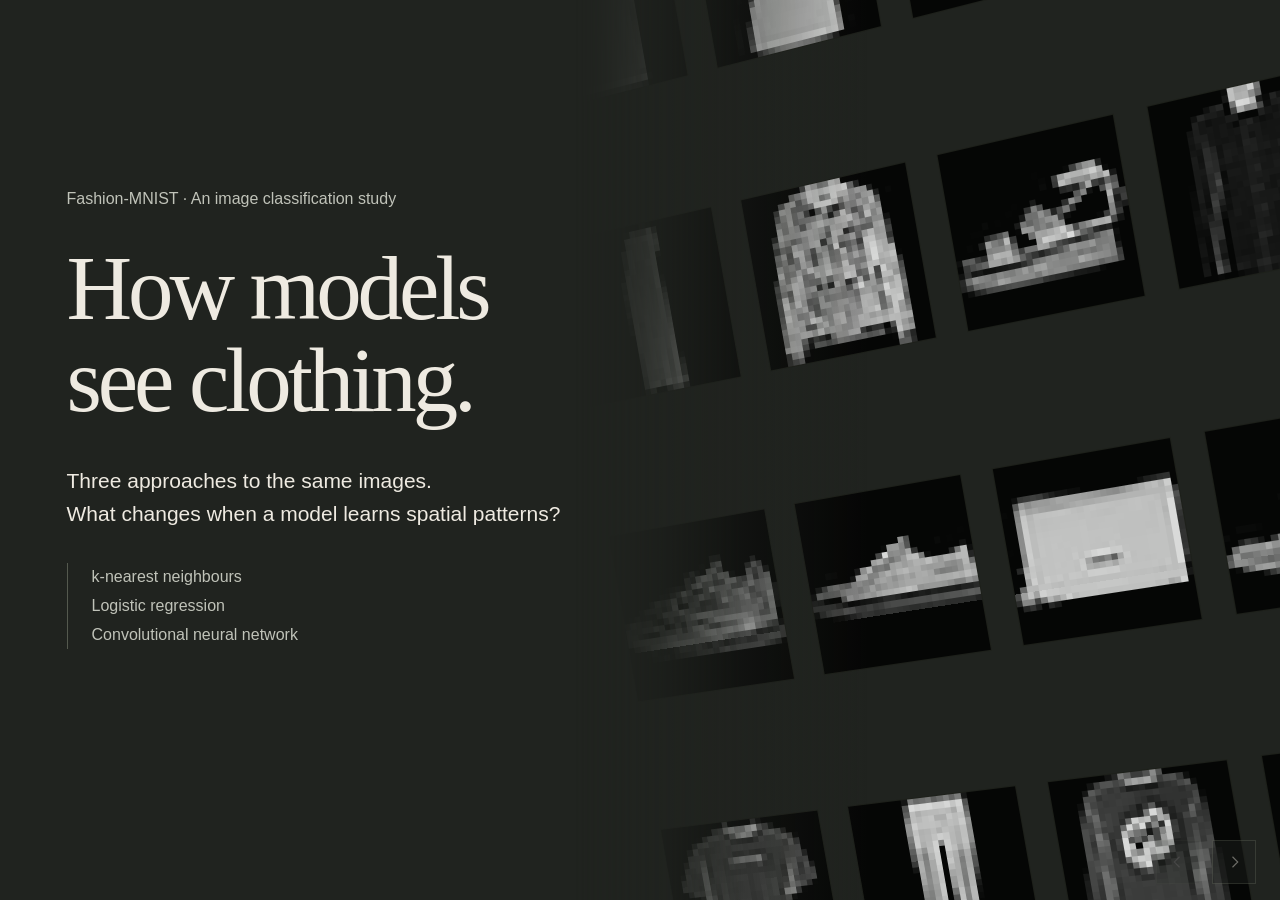
==== presentation/editorial/index.html @ 3717a4b8 "Add final evaluation and interactive presentation with rehearsal guide" ====
<!doctype html>
<html lang="en">
<head>
<meta charset="utf-8"><meta name="viewport" content="width=device-width, initial-scale=1">
<meta name="color-scheme" content="dark">
<meta name="description" content="An interactive Fashion-MNIST project presentation, with real images and recorded outputs from kNN, logistic regression and a CNN.">
<title>Clothing classification — Fashion-MNIST</title>
<style>:root {
  --bg:#20231f; --ink:#eeeae1; --muted:#c0c3b9; --soft:#92998c;
  --line:#54594e; --accent:#c3ce9c; --negative:#f2a5bd;
  --serif:Georgia,Palatino,"Times New Roman",serif;
  --sans:"Avenir Next",Avenir,"Segoe UI",sans-serif;
  --duration:260ms; --ease:cubic-bezier(.2,.65,.3,1);
}
*{box-sizing:border-box}
html,body{margin:0;width:100%;height:100%;overflow:hidden;background:var(--bg);color:var(--ink);font-family:var(--sans);font-size:18px;line-height:1.5}
button,input,a{-webkit-tap-highlight-color:transparent;touch-action:manipulation}
button{font:inherit;color:inherit;background:none;border:0;cursor:pointer}
button:disabled{opacity:.2;cursor:default}
button:focus-visible,a:focus-visible,input:focus-visible{outline:2px solid var(--accent);outline-offset:4px}
a{color:inherit}h1,h2,h3,h4,p,figure{margin:0}h1,h2,h3{font-weight:400}button,select,input{max-width:100%}
[hidden]{display:none!important}::selection{background:#c3ce9c;color:#20231f}
#deck{position:fixed;inset:0;isolation:isolate}
.scene{position:absolute;inset:0;padding:44px 5.2vw 70px;display:flex;flex-direction:column;gap:24px;visibility:hidden;opacity:0;transform:translateY(12px);pointer-events:none;overflow-y:auto;overflow-x:hidden;transition:opacity var(--duration) var(--ease),transform var(--duration) var(--ease)}
.scene.is-active{visibility:visible;opacity:1;transform:none;pointer-events:auto;z-index:2}
.scene.is-exiting{visibility:hidden;opacity:0;pointer-events:none}
.scene-heading{flex-shrink:0;max-width:1320px}
h2{font-family:var(--serif);font-size:clamp(38px,3.65vw,62px);line-height:1.1;letter-spacing:-.025em}
h2 em{font-style:normal;color:inherit}
.scene-heading>p{font-size:18px;line-height:1.5;color:var(--muted);margin-top:16px;max-width:1050px}
.scene-foot{flex-shrink:0;margin-top:auto;font-size:14px;line-height:1.5;color:var(--muted);max-width:1280px}
.small-label,.micro{font-size:14px;line-height:1.5;color:var(--muted);letter-spacing:0;text-transform:none}
.text-button{font-size:16px;min-height:44px;padding:8px 0;text-align:left;border-bottom:1px solid var(--line);color:var(--ink);width:fit-content}
.text-button:hover{border-color:var(--accent);color:var(--accent)}
.hero{padding:0 5.2vw 64px;justify-content:center;overflow:hidden}
.hero-copy{position:relative;z-index:2;max-width:650px;width:54%}
.opening-topic{font-size:16px;color:var(--muted);margin-bottom:32px}
.hero h1{font-family:var(--serif);font-size:clamp(68px,7.1vw,110px);line-height:1.02;letter-spacing:-.045em;font-weight:400}
.hero-question{font-size:21px;line-height:1.6;margin-top:36px;max-width:530px;color:var(--ink)}
.opening-models{font-size:16px;line-height:1.8;color:var(--muted);margin-top:32px;border-left:1px solid var(--line);padding-left:24px}
.hero-art{position:absolute;inset:-12% -10% -16% 45%;perspective:1300px;z-index:0;mask-image:linear-gradient(90deg,transparent,#000 20%)}
.hero-art:after{content:"";position:absolute;inset:0;background:linear-gradient(90deg,var(--bg),transparent 35%)}
.image-orbit{display:grid;grid-template-columns:repeat(4,1fr);gap:32px;position:absolute;inset:-5% 0 -30% 2%;transform:rotate(-10deg) rotateY(-12deg);animation:none}.hero.is-active .image-orbit{animation:contact-drift 34s ease-in-out infinite alternate}
.image-orbit img{display:block;width:100%;aspect-ratio:1;image-rendering:pixelated;opacity:.83;background:#0e100d;border:1px solid #aab19918}
@keyframes contact-drift{to{transform:translateY(-7%) rotate(-8deg) rotateY(-8deg)}}
.dataset-layout{display:grid;grid-template-columns:1fr .24fr;gap:56px;align-items:center;flex:1;min-height:0}
.dataset-wall{display:grid;grid-template-columns:repeat(8,minmax(0,1fr));gap:20px 16px;align-items:start}
.dataset-thumb{padding:0;display:flex;flex-direction:column;text-align:left;gap:8px;min-width:0;min-height:44px}
.dataset-thumb img{display:block;width:100%;aspect-ratio:1;image-rendering:pixelated;background:#0e100d;transition:transform var(--duration) var(--ease)}
.dataset-thumb:hover img{transform:scale(1.06)}
.dataset-thumb span{font-size:14px;line-height:1.3;color:var(--muted);overflow-wrap:anywhere}
.dataset-aside{display:flex;flex-direction:column;gap:36px}
.stat strong{font-size:clamp(40px,4vw,64px);font-weight:400;line-height:1.1;font-variant-numeric:tabular-nums;letter-spacing:-.04em;display:block}
.stat span{font-size:16px;color:var(--muted);display:block;margin-top:8px;line-height:1.5}
.dataset-aside>p{font-size:14px;line-height:1.6;color:var(--muted)}
.class-selector,.demo-selector{display:flex;flex-wrap:wrap;gap:4px 16px;align-items:center}
.class-selector button,.demo-selector button{min-height:44px;min-width:44px;padding:8px 4px;font-size:14px;line-height:1.3;color:var(--muted);border-bottom:1px solid transparent}
.class-selector button[aria-pressed=true],.demo-selector button[aria-pressed=true]{color:var(--ink);border-bottom-color:var(--accent)}
.class-selector button:hover,.demo-selector button:hover{color:var(--ink)}
.pixels-layout{display:grid;grid-template-columns:.8fr 1fr;gap:9vw;align-items:center;flex:1;min-height:0}
.pixel-visual{display:flex;flex-direction:column;align-items:center;gap:16px;min-width:0}
.pixel-visual canvas{display:block;width:min(100%,360px);height:auto;aspect-ratio:1;image-rendering:pixelated;cursor:crosshair}
.pixel-readout{font-size:14px;color:var(--muted);font-variant-numeric:tabular-nums;text-align:center}
.pixel-explanation>p{font-size:18px;line-height:1.6;color:var(--muted)}
.equation{display:flex;gap:20px;align-items:baseline;white-space:nowrap;margin:20px 0 28px;font-variant-numeric:tabular-nums}
.equation>span:first-child,.equation em{font-size:clamp(42px,4.6vw,72px);line-height:1.1;font-style:normal;font-weight:400;letter-spacing:-.04em}
.equation .operator{font-size:22px;color:var(--muted)}
.representation{margin-top:24px}.representation button{font-size:16px;min-height:44px;padding:8px 0;border-bottom:1px solid var(--line)}
.representation canvas{display:block;width:100%;height:70px;opacity:.3;transform:scaleX(.85);transform-origin:left;transition:opacity .3s,transform .3s;margin:12px 0}
.representation.is-flat canvas{opacity:1;transform:none}.representation p{font-size:14px;color:var(--muted)}
.stratification-layout{display:grid;grid-template-columns:1fr .36fr;gap:5vw;align-items:center;flex:1;min-height:0}
.balance-visual{display:flex;flex-direction:column;gap:20px;min-width:0}
.fold-strip{display:grid;grid-template-columns:repeat(5,minmax(0,1fr));gap:6px}
.fold-cell{padding:12px;background:#a3b37d18;border-bottom:2px solid var(--accent);display:flex;flex-direction:column;font-size:14px;line-height:1.4}
.fold-cell b{font-weight:500}.fold-cell span{font-size:14px;color:var(--muted)}.fold-cell.validation-fold{background:#eeeae11c;border-color:var(--ink)}
.balance-breakdown{display:flex;flex-direction:column;gap:20px}
.balance-row-label{display:flex;justify-content:space-between;align-items:baseline;gap:16px;margin-bottom:8px;font-size:16px}
.balance-row-label strong{font-weight:500}.balance-row-label>span{font-size:14px;color:var(--muted);font-variant-numeric:tabular-nums;text-align:right}
.balance-segments{display:grid;grid-template-columns:repeat(10,minmax(0,1fr));gap:4px}
.balance-segment{background:#5b6652;color:var(--ink);min-height:44px;padding:8px 0;font-size:14px;min-width:0;transition:background .2s,color .2s;transform-origin:bottom}
.balance-segment.highlight{background:var(--accent);color:var(--bg)}
.is-active .balance-segment{animation:balance-in .35s both;animation-delay:calc(var(--i)*.018s)}
@keyframes balance-in{from{transform:scaleY(.3);opacity:0}to{transform:scaleY(1);opacity:1}}
.balance-detail{font-size:14px;color:var(--muted);line-height:1.6;min-height:44px}
.stratification-facts{display:flex;flex-direction:column;gap:16px}.balance-ten strong{font-size:64px;line-height:1.1;font-weight:400;letter-spacing:-.04em;display:block}.balance-ten span{font-size:16px;color:var(--muted)}
.stratification-facts>p{font-size:16px;line-height:1.5;color:var(--muted)}.stratification-facts b{font-weight:500;color:var(--ink)}
.model-footer{margin-top:auto;display:flex;flex-direction:column;gap:8px;flex-shrink:0}
.recorded-label{font-size:14px;line-height:1.4;color:var(--muted)}
.model-input{display:block;width:100%;max-width:240px;aspect-ratio:1;image-rendering:pixelated;background:#0e100d}
.knn-layout{display:grid;grid-template-columns:.85fr .12fr 2.1fr 1fr;gap:28px;align-items:center;flex:1;min-height:0}
.query-block .small-label{margin-bottom:16px}.example-label{font-size:16px;line-height:1.5;color:var(--muted);margin-top:16px}
.flow-arrow{font-size:30px;color:var(--soft);text-align:center}
.neighbours{display:grid;grid-template-columns:repeat(3,minmax(0,1fr));gap:20px}.neighbour img{display:block;width:100%;aspect-ratio:1;image-rendering:pixelated}
.neighbour h4{font-size:18px;line-height:1.3;font-weight:400;margin:16px 0 8px}.neighbour p{font-size:14px;line-height:1.5;color:var(--muted)}
.vote-result{border-left:1px solid var(--line);padding-left:24px}.vote-result h3{font-family:var(--serif);font-size:36px;line-height:1.15;margin:14px 0;color:var(--ink)}
#knn-votes{font-size:16px;line-height:1.7}.vote-result>p:not(.small-label){font-size:14px;line-height:1.6;color:var(--muted);margin-top:20px}.replay-button{font-size:14px;margin-top:12px}
.lr-layout{display:grid;grid-template-columns:1fr 1fr;gap:7vw;align-items:center;flex:1;min-height:0}
.lr-images{display:grid;grid-template-columns:1fr 32px 1fr;gap:20px;align-items:center}.lr-images figure{align-self:start}.lr-images figcaption{font-size:14px;line-height:1.5;color:var(--muted);margin-top:14px}
.heat-legend{grid-column:1/-1;display:flex;gap:20px;font-size:14px;color:var(--accent);margin-top:8px}.heat-legend span:last-child{color:var(--negative)}
.score-equation{font-size:clamp(28px,2.5vw,42px);line-height:1.3;font-variant-numeric:tabular-nums;letter-spacing:-.025em;margin:16px 0}
.lr-calculation>p:not(.small-label){font-size:14px;color:var(--muted);line-height:1.5}
.probabilities{display:flex;flex-direction:column;gap:14px;margin:24px 0}
.prob-row{display:grid;grid-template-columns:115px minmax(30px,1fr) 65px;gap:16px;align-items:center;font-size:16px;line-height:1.4}
.prob-row>span:last-child{text-align:right;font-variant-numeric:tabular-nums;color:var(--muted)}.prob-bar{height:8px;background:#eeeae111;overflow:hidden}
.prob-bar>span{height:100%;display:block;width:var(--width);background:#89947e;transition:width var(--duration) var(--ease)}.prob-row:first-child .prob-bar>span{background:var(--accent)}
.cnn-pipeline{display:grid;grid-template-columns:.68fr 1fr 1fr .9fr;gap:32px;align-items:start;flex:1;min-height:max-content}
.cnn-pipeline .small-label{font-size:16px;line-height:1.4;margin-bottom:18px;min-height:44px;color:var(--ink)}
.scan-image{position:relative;width:100%;aspect-ratio:1;overflow:hidden;background:#0e100d}.scan-image>img{width:100%;height:100%;display:block;image-rendering:pixelated}
.scan-window{position:absolute;inset:0 auto auto 0;width:10.714%;height:10.714%;border:2px solid var(--accent);background:#c3ce9c20}
.is-active .scan-window{animation:scan 8s steps(7,end) infinite}
@keyframes scan{0%{transform:translate(0,0)}25%{transform:translate(800%,200%)}50%{transform:translate(0,400%)}75%{transform:translate(800%,600%)}100%{transform:translate(0,800%)}}
.cnn-input-stage>p:last-child{font-size:14px;line-height:1.5;color:var(--muted);margin-top:16px}
.feature-grid{display:flex;flex-direction:column;gap:12px;min-width:0}
.activation-plate{display:block;width:100%;padding:0;background:#0e100d;aspect-ratio:1;cursor:zoom-in}
.activation-plate img{display:block;width:100%;height:100%;image-rendering:pixelated}
.channel-chooser{display:flex;align-items:center;justify-content:space-between;gap:16px;font-size:16px;color:var(--muted);min-height:44px}.channel-chooser select{background:var(--bg);color:var(--ink);font:inherit;min-height:44px;min-width:76px;padding:8px 12px;border:1px solid var(--line);border-radius:0}
.channel-picker{display:grid;grid-template-columns:repeat(4,minmax(44px,1fr));gap:4px}
.channel-picker button{min-width:44px;min-height:44px;font-size:14px;border-bottom:1px solid var(--line);color:var(--muted)}
.channel-picker button[aria-pressed=true]{color:var(--ink);border-bottom:2px solid var(--accent);background:#c3ce9c12}
.tensor-dimensions{font-size:16px;line-height:1.5;margin-top:14px;font-variant-numeric:tabular-nums}.tensor-dimensions span{display:block;font-size:14px;color:var(--muted)}
.output-label{font-family:var(--serif);font-size:30px;line-height:1.2}.cnn-output .probabilities{margin:24px 0;gap:16px}.cnn-output .prob-row{font-size:16px;grid-template-columns:90px minmax(20px,1fr) 58px;gap:12px}
.cnn-output .micro{font-size:14px;line-height:1.5}.is-active .activation-plate{animation:reveal-map .35s both}.is-active #cnn-maps-2 .activation-plate{animation-delay:.1s}
@keyframes reveal-map{from{opacity:.1}to{opacity:1}}
.tuning-tabs,.error-view-controls{display:flex;gap:28px;flex-shrink:0}
.tuning-tabs button,.error-view-controls button{min-height:44px;font-size:16px;padding:8px 0;border-bottom:1px solid transparent;color:var(--muted)}
.tuning-tabs button[aria-pressed=true],.error-view-controls button[aria-pressed=true]{border-bottom-color:var(--accent);color:var(--ink)}
.tuning-layout{display:grid;grid-template-columns:1.2fr .75fr;gap:7vw;align-items:center;flex:1;min-height:0}
.tune-row{display:grid;grid-template-columns:145px minmax(0,1fr) 85px;gap:20px;align-items:center;margin:24px 0;font-size:18px}
.tune-track{height:25px;background:#eeeae111}.tune-track>span{display:block;height:100%;width:var(--width);background:#86917b;transition:width .25s}.tune-row.selected .tune-track>span{background:var(--accent)}
.tune-note{font-size:14px;color:var(--muted)}.tuning-layout aside h3{font-family:var(--serif);font-size:40px;line-height:1.1;margin-bottom:24px}
.tuning-layout aside p{font-size:18px;line-height:1.65;color:var(--muted)}.tuning-layout aside .micro{font-size:14px;margin-top:24px}
.learning-layout{display:grid;grid-template-columns:1fr .26fr;gap:6vw;align-items:center;flex:1;min-height:0}.learning-chart svg{display:block;width:100%;height:auto;overflow:visible;max-height:50vh}
.curve{stroke-dasharray:var(--length);stroke-dashoffset:0}.is-active .curve{animation:draw-curve .7s both ease}@keyframes draw-curve{from{stroke-dashoffset:var(--length)}to{stroke-dashoffset:0}}
.epoch-number{font-size:88px;line-height:1.1;font-variant-numeric:tabular-nums;margin:16px 0;letter-spacing:-.04em}.epoch-details input{width:100%;min-height:44px;accent-color:var(--accent)}
#epoch-metrics{font-size:16px;line-height:1.8;color:var(--muted);margin:16px 0}.epoch-details .micro{font-size:14px}
.results-scene{background:#eeeae1;color:#252923;--ink:#252923;--muted:#535c4f;--soft:#737b6d;--line:#aeb5a5;--accent:#596947}
.results-layout{display:grid;grid-template-columns:.9fr 1.1fr;gap:7vw;align-items:center;flex:1;min-height:0}
.result-finding>p:first-child{font-size:18px;color:var(--muted)}.finding-value{font-size:clamp(90px,8.8vw,142px);line-height:1.1;font-weight:400;letter-spacing:-.06em;font-variant-numeric:tabular-nums;margin:20px 0 24px}
.finding-value>span{font-size:.55em;letter-spacing:-.02em}.finding-caption{font-size:22px;line-height:1.5}.finding-difference{font-size:18px;line-height:1.6;margin-top:32px;color:var(--muted)}
.comparison-evidence{border-left:1px solid var(--line);padding-left:40px;min-width:0}.comparison-heading{display:flex;justify-content:space-between;gap:16px;font-size:14px;color:var(--muted);margin-bottom:24px}
.results{display:flex;flex-direction:column;gap:32px}.result-row{display:grid;grid-template-columns:1fr auto;gap:12px 20px;align-items:baseline;min-width:0}
.result-name{font-size:20px}.result-score{font-size:36px;line-height:1.1;letter-spacing:-.025em;white-space:nowrap;font-variant-numeric:tabular-nums}
.result-track{grid-column:1/-1;height:12px;background:#25292312;position:relative}.result-fill{height:100%;width:var(--score);background:#9ca58f;transform-origin:left}
.result-row:last-child .result-fill{background:#46583c}.result-marker{position:absolute;left:var(--validation);top:-5px;height:22px;border-left:2px dashed #252923}
.result-support{grid-column:1/-1;font-size:14px;line-height:1.5;color:var(--muted)}.is-active .result-fill{animation:bar-grow .55s both var(--ease);animation-delay:calc(var(--i)*.06s)}
@keyframes bar-grow{from{transform:scaleX(0)}to{transform:scaleX(1)}}
.class-analysis{display:grid;grid-template-columns:.28fr 1fr;gap:6vw;align-items:center;flex:1;min-height:0}.class-list{display:flex;flex-direction:column;gap:0}.class-list button{font-size:17px;min-height:44px;text-align:left;padding:8px 0;color:var(--muted)}
.class-list button[aria-pressed=true]{color:var(--ink);text-decoration:underline;text-decoration-color:var(--accent);text-underline-offset:7px}
.class-detail{min-width:0}.class-detail-header{display:flex;justify-content:space-between;align-items:center;gap:20px;margin-bottom:32px}.class-detail h3{font-family:var(--serif);font-size:38px}.class-detail-header button{font-size:16px;min-height:44px;border-bottom:1px solid var(--line)}
.recall-row{display:grid;grid-template-columns:180px minmax(0,1fr) 100px;gap:20px;align-items:center;margin:32px 0;font-size:18px}.recall-row strong{font-weight:400;font-size:32px;text-align:right;font-variant-numeric:tabular-nums}
.recall-track{height:16px;background:#eeeae111}.recall-track span{display:block;height:100%;width:var(--score);background:#87937c;transition:width .25s}.recall-row:last-child .recall-track span{background:var(--accent)}
#class-takeaway{font-size:16px;line-height:1.6;color:var(--muted);margin-top:32px;max-width:850px}
.matrix-wrap{width:100%;max-height:48vh;overflow:auto}.matrix-table{width:100%;border-spacing:4px;font-size:14px;text-align:center;table-layout:fixed;min-width:720px}.matrix-table td{height:32px;cursor:help}.matrix-table th{font-size:14px;font-weight:400;color:var(--muted);line-height:1.3}.matrix-table tbody th{text-align:left}.matrix-table td:focus-visible{outline:2px solid var(--accent)}
.shirt-layout{display:grid;grid-template-columns:1fr .35fr;gap:4vw;align-items:center;flex:1;min-height:0}.shirt-pairs{display:flex;flex-direction:column;gap:16px}
.shirt-pair{display:grid;grid-template-columns:110px minmax(0,1fr) 110px;gap:24px;align-items:center;padding-bottom:16px;border-bottom:1px solid var(--line)}.shirt-pair:last-child{border:0;padding-bottom:0}
.pair-example{padding:0;text-align:center;display:flex;flex-direction:column;align-items:center;gap:8px}.pair-example img{display:block;width:80px;height:80px;image-rendering:pixelated;transition:transform .25s}.pair-example:hover img{transform:scale(1.1)}
.pair-example>span{font-size:14px;line-height:1.35}.pair-example small{display:block;color:var(--muted);font-size:14px}
.paired-directions{display:flex;flex-direction:column;gap:12px;min-width:0}.direction-meta{display:flex;justify-content:space-between;gap:12px;align-items:baseline;font-size:16px}.direction-meta strong{font-size:30px;font-weight:400;line-height:1.1;color:var(--accent);font-variant-numeric:tabular-nums}
.direction-track{height:7px;background:#eeeae10d;margin-top:7px}.direction-track>span{display:block;height:100%;width:var(--width);background:var(--accent);transform-origin:left}
.is-active .direction-track>span{animation:bar-grow .45s both var(--ease);animation-delay:calc(var(--i)*.045s)}
.shirt-interpretation{display:flex;flex-direction:column;gap:16px}.shirt-interpretation>.small-label{font-size:16px;font-weight:500;color:var(--ink)}.shirt-interpretation>p:not(.small-label){font-size:16px;line-height:1.65;color:var(--muted)}.hypothesis-caveat{border-top:1px solid var(--line);padding-top:16px}
.errors-layout{display:grid;grid-template-columns:1fr .4fr;gap:6vw;align-items:center;flex:1;min-height:0}.error-grid{display:grid;grid-template-columns:repeat(3,minmax(0,1fr));gap:28px}.error-sample{display:flex;flex-direction:column;align-items:flex-start;gap:12px;padding:0;text-align:left;min-width:0}.error-sample img{width:100px;aspect-ratio:1;image-rendering:pixelated}.error-sample>span{font-size:16px;line-height:1.5}.error-sample b{display:block;font-weight:500}.error-sample small{font-size:14px;color:var(--muted);display:block}
.error-models{display:flex;gap:24px;margin-bottom:24px}.error-models button{min-height:44px;font-size:16px;border-bottom:1px solid transparent}.error-models button[aria-pressed=true]{border-bottom-color:var(--accent)}#confusion-list{font-size:16px;line-height:1.8;margin:16px 0 28px}#confusion-list b{font-weight:500;color:var(--accent)}.error-aside>p:last-child{font-size:16px;line-height:1.65;color:var(--muted)}
.limits-list{display:flex;flex-direction:column;justify-content:center;flex:1;min-height:0}.limits-list>div{display:grid;grid-template-columns:32px .7fr 1fr;gap:32px;align-items:baseline;padding:28px 0;border-bottom:1px solid var(--line)}.limits-list>div>span{font-size:14px;color:var(--soft)}.limits-list h3{font-family:var(--serif);font-size:28px;line-height:1.3}.limits-list p{font-size:18px;line-height:1.6;color:var(--muted)}
.conclusion{justify-content:center;gap:28px;max-width:none}.conclusion-number{font-size:clamp(110px,14vw,200px);line-height:1.05;letter-spacing:-.07em;font-variant-numeric:tabular-nums;font-weight:400}.conclusion-number>span{font-size:.45em;letter-spacing:-.025em}.conclusion h2{font-size:clamp(40px,4.5vw,70px);max-width:1050px}.conclusion-bottom{display:flex;gap:8vw;margin-top:16px}.conclusion-bottom p{font-size:20px;line-height:1.65;color:var(--muted)}.conclusion-bottom b{font-weight:500;color:var(--ink)}
.page-controls{position:fixed;bottom:16px;right:24px;display:flex;gap:12px;z-index:30;opacity:.45;transition:opacity .2s}.page-controls:hover,.page-controls:focus-within{opacity:1}.page-controls button{width:44px;height:44px;display:grid;place-items:center;color:var(--ink);border:1px solid var(--line);background:var(--bg)}.page-controls svg{width:18px;height:18px;fill:none;stroke:currentColor;stroke-width:1.5}
.tools-toggle{position:fixed;bottom:16px;left:24px;z-index:30;width:44px;height:44px;display:grid;place-items:center;opacity:0;color:var(--ink);transition:opacity .2s}.tools-toggle:hover,.tools-toggle:focus-visible{opacity:1}.tools-toggle svg{width:24px;fill:currentColor}
body[data-scene="10"] .page-controls button{background:#eeeae1;color:#252923;border-color:#aeb5a5}body[data-scene="10"] .tools-toggle{color:#252923}
dialog{max-width:min(1040px,92vw);max-height:86dvh;padding:48px 56px;background:#2a2e27;color:var(--ink);border:1px solid var(--line);overflow:auto;box-shadow:0 24px 100px #0006}
dialog::backdrop{background:#151813b8;backdrop-filter:blur(8px)}dialog h2{font-size:40px;margin-bottom:28px;line-height:1.15}dialog p{font-size:18px;line-height:1.7;color:var(--muted)}dialog .eyebrow{font-size:14px;letter-spacing:0;color:var(--muted);margin-bottom:20px}
.close-dialog{position:absolute;right:12px;top:8px;width:44px;height:44px;font-size:30px;color:var(--muted)}.overview-grid{display:grid;grid-template-columns:1fr 1fr;gap:0 40px}.overview-grid button{display:flex;gap:20px;align-items:center;text-align:left;min-height:60px;font-size:18px;border-bottom:1px solid var(--line);padding:12px 0}.overview-grid button span{font-size:14px;color:var(--muted)}.overview-grid button:hover{color:var(--accent)}
#notes-content{font-size:18px;line-height:1.8;white-space:pre-line}#notes-dialog .text-button{margin-top:28px}.tools-list{display:flex;flex-direction:column}.tools-list button{min-height:56px;font-size:20px;text-align:left;border-bottom:1px solid var(--line)}
#evidence-content h3{font-family:var(--serif);font-size:28px;margin:32px 0 16px}#evidence-content p,#evidence-content li{font-size:16px;line-height:1.7;color:var(--muted)}#evidence-content code{font-size:14px;overflow-wrap:anywhere}#evidence-content table{border-collapse:collapse;width:100%;font-size:16px;margin:20px 0}#evidence-content th,#evidence-content td{text-align:left;padding:12px;border-bottom:1px solid var(--line)}#evidence-content details{font-size:18px;border-bottom:1px solid var(--line);padding:16px 0}#evidence-content summary{cursor:pointer}#evidence-content details p{padding-top:16px}
#image-dialog{text-align:center;width:min(650px,92vw)}#image-detail{display:block;width:300px;max-width:100%;aspect-ratio:1;object-fit:contain;margin:24px auto;image-rendering:pixelated}#image-description{font-size:16px}
.sr-only{position:absolute;width:1px;height:1px;padding:0;margin:-1px;overflow:hidden;clip:rect(0,0,0,0);white-space:nowrap;border:0}
@media(min-width:1700px){.scene{padding-top:64px;gap:32px}.hero{padding-top:0}.cnn-pipeline{gap:48px}.activation-plate{max-width:340px}.channel-picker{max-width:340px}.cnn-pipeline .small-label{font-size:18px}.prob-row{font-size:18px}.shirt-pair{grid-template-columns:140px 1fr 140px}.pair-example img{width:100px;height:100px}.direction-meta{font-size:18px}.shirt-interpretation>p:not(.small-label){font-size:18px}}
@media(max-height:780px) and (min-width:1001px){.scene{padding-top:28px;padding-bottom:64px;gap:16px}h2{font-size:40px}.scene-heading>p{font-size:16px;margin-top:12px}.hero h1{font-size:88px}.hero-question{font-size:20px}.opening-topic{margin-bottom:24px}.opening-models{margin-top:24px}.hero{padding-top:0}.dataset-wall{gap:16px 12px}.dataset-thumb img{max-height:120px}.dataset-thumb span{font-size:14px}.model-input{max-width:190px}.cnn-pipeline{gap:24px}.cnn-pipeline .small-label{font-size:14px;margin-bottom:12px;min-height:40px}.feature-grid{gap:8px}.channel-picker button{min-height:40px}.channel-caption{font-size:14px}.tensor-dimensions{font-size:14px;margin-top:10px}.tensor-dimensions span{font-size:14px}.cnn-output .prob-row{font-size:14px;grid-template-columns:80px 1fr 52px;gap:8px}.cnn-output .probabilities{gap:12px;margin:20px 0}.probabilities{gap:12px;margin:16px 0}.output-label{font-size:26px}.cnn-output .micro{font-size:14px}.model-footer{gap:4px}.fold-cell{padding:8px 10px}.balance-visual{gap:16px}.balance-breakdown{gap:12px}.balance-segment{min-height:40px;font-size:14px}.stratification-facts{gap:12px}.stratification-facts>p{font-size:14px}.balance-ten strong{font-size:52px}.balance-detail{font-size:14px;min-height:40px}.tune-row{font-size:16px;margin:20px 0;grid-template-columns:130px 1fr 75px}.tuning-layout aside p{font-size:16px}.tuning-layout aside h3{font-size:34px;margin-bottom:16px}.tuning-layout aside .micro{margin-top:16px}.finding-value{font-size:104px;margin:16px 0}.finding-caption{font-size:20px}.finding-difference{font-size:16px;margin-top:24px}.results{gap:24px}.result-name{font-size:18px}.result-score{font-size:32px}.result-row{gap:8px 20px}.comparison-heading{margin-bottom:20px}.class-list button{min-height:40px;font-size:16px}.recall-row{grid-template-columns:150px 1fr 85px;font-size:16px;margin:24px 0}.class-detail-header{margin-bottom:24px}.shirt-pair{grid-template-columns:100px 1fr 100px;gap:16px;padding-bottom:10px}.shirt-pairs{gap:10px}.pair-example img{width:60px;height:60px}.pair-example>span,.pair-example small{font-size:14px}.direction-meta{font-size:14px}.direction-meta strong{font-size:26px}.paired-directions{gap:8px}.shirt-interpretation{gap:12px}.shirt-interpretation>p:not(.small-label){font-size:14px}.shirt-interpretation>.small-label{font-size:14px}.error-view-controls button{font-size:14px;min-height:40px}.limits-list>div{padding:20px 0}.limits-list p{font-size:16px}.conclusion-number{font-size:140px}.conclusion h2{font-size:52px}}
@media(max-width:1000px){.scene{padding:40px 32px 80px;gap:24px}h2{font-size:44px}.scene-heading>p{font-size:18px}.hero{padding-top:0}.hero-copy{width:68%;max-width:600px}.hero h1{font-size:82px}.hero-question{font-size:20px}.hero-art{left:48%;opacity:.75}.dataset-layout{grid-template-columns:1fr;gap:32px;flex:none}.dataset-aside{display:flex;flex-direction:row;align-items:baseline;gap:36px;order:-1;grid-row:1}.dataset-aside .stat{flex:1}.dataset-aside>p{max-width:200px;font-size:14px}.stat strong{font-size:46px}.dataset-wall{grid-template-columns:repeat(4,minmax(0,1fr));gap:24px}.dataset-thumb img{max-height:none}.dataset-thumb span{font-size:16px}.pixels-layout{gap:40px;grid-template-columns:.8fr 1fr}.pixel-visual canvas{width:100%}.equation{gap:14px}.equation>span:first-child,.equation em{font-size:46px}.equation .operator{font-size:18px}.stratification-layout{grid-template-columns:1fr;gap:32px;flex:none}.stratification-facts{display:grid;grid-template-columns:1fr 1fr;gap:24px}.balance-ten{grid-column:1/-1;display:flex;align-items:baseline;gap:20px}.balance-ten strong{font-size:52px}.balance-segment{font-size:14px}.knn-layout{grid-template-columns:.7fr 1.8fr;gap:32px;flex:none}.knn-layout>.flow-arrow{display:none}.vote-result{grid-column:1/-1;padding:24px 0 0;border-left:0;border-top:1px solid var(--line);display:grid;grid-template-columns:1fr 1fr;gap:12px 32px}.vote-result h3{margin:0}.vote-result>.small-label{grid-column:1/-1}.vote-result>p:not(.small-label){margin-top:0}.vote-result .replay-button{grid-column:2;margin-top:0}.model-footer{margin-top:16px}.lr-layout{grid-template-columns:1fr;gap:32px;flex:none}.lr-images{max-width:620px}.lr-images .model-input{max-width:260px}.lr-calculation{max-width:700px}.prob-row{grid-template-columns:130px 1fr 70px;font-size:18px}.cnn-pipeline{grid-template-columns:.68fr 1fr 1fr;gap:24px;flex:none}.cnn-output{grid-column:1/-1;display:grid;grid-template-columns:1fr 1fr;gap:16px 40px;border-top:1px solid var(--line);padding-top:24px}.cnn-output>.small-label{grid-column:1;min-height:0}.cnn-output .output-label{grid-column:1}.cnn-output .probabilities{grid-column:2;grid-row:1/4;margin:0}.cnn-output>.micro{grid-column:1}.cnn-output .prob-row{font-size:16px;grid-template-columns:90px 1fr 60px}.channel-picker{grid-template-columns:repeat(4,minmax(44px,1fr))}.tensor-dimensions{font-size:16px}.tuning-layout{grid-template-columns:1fr;gap:32px;flex:none}.tuning-layout aside h3{font-size:36px}.tuning-layout aside{max-width:680px}.learning-layout{grid-template-columns:1fr;gap:32px;flex:none}.learning-chart svg{max-height:none}.epoch-details{display:grid;grid-template-columns:1fr 1fr;gap:8px 32px;align-items:center}.epoch-details>.small-label{grid-column:1/-1}.epoch-number{margin:0;grid-column:1;font-size:72px}.epoch-details input{grid-column:1;grid-row:3}.epoch-details #epoch-metrics{grid-column:2;grid-row:2/4;margin:0}.epoch-details>.micro{grid-column:1/-1}.results-layout{grid-template-columns:1fr;gap:40px;flex:none}.result-finding{display:grid;grid-template-columns:1fr 1fr;gap:8px 32px;align-items:center}.result-finding>p:first-child{grid-column:1/-1}.finding-value{font-size:108px;margin:8px 0;grid-column:1;grid-row:2/4}.finding-caption{grid-column:2;font-size:20px}.finding-difference{grid-column:2;font-size:16px;margin-top:0}.comparison-evidence{border-left:0;border-top:1px solid var(--line);padding:32px 0 0}.class-analysis{grid-template-columns:1fr;gap:32px;flex:none}.class-list{flex-direction:row;flex-wrap:wrap;gap:4px 20px}.class-list button{padding:8px 4px;min-width:44px}.class-detail{width:100%}.recall-row{grid-template-columns:160px 1fr 95px}.shirt-layout{grid-template-columns:1fr;gap:32px;flex:none}.shirt-interpretation{display:grid;grid-template-columns:1fr 1fr;gap:12px 32px}.shirt-interpretation>p:nth-child(1){grid-column:1;grid-row:1}.shirt-interpretation>p:nth-child(2){grid-column:1;grid-row:2}.shirt-interpretation>p:nth-child(3){grid-column:2;grid-row:1}.shirt-interpretation>p:nth-child(4){grid-column:2;grid-row:2}.shirt-interpretation>.hypothesis-caveat{grid-column:1/-1}.errors-layout{grid-template-columns:1fr;gap:32px;flex:none}.error-aside{display:grid;grid-template-columns:1fr 1fr;gap:16px 32px}.error-models{grid-column:1/-1;margin-bottom:0}.error-aside>.small-label{grid-column:1/-1}.error-aside>p:last-child{margin-top:16px}#confusion-list{margin:0}.limits-list{flex:none}.limits-list>div{grid-template-columns:.6fr 1fr;gap:24px;padding:28px 0}.limits-list>div>span{display:none}.conclusion-number{font-size:150px}.conclusion h2{font-size:52px}.conclusion-bottom{gap:40px}.conclusion-bottom p{font-size:18px}}
@media(max-width:600px){html,body{font-size:16px}.scene{padding:28px 24px 88px;gap:24px}h2{font-size:34px;line-height:1.15}.scene-heading>p{font-size:16px;margin-top:14px}.scene-foot{font-size:14px;margin-top:16px}.hero{padding:48px 24px 88px;justify-content:flex-start}.hero-copy{width:100%;max-width:none}.opening-topic{font-size:14px;max-width:270px;margin-bottom:24px}.hero h1{font-size:64px;line-height:1.04;letter-spacing:-.045em}.hero-question{font-size:18px;line-height:1.6;margin-top:24px;max-width:310px}.opening-models{font-size:16px;margin-top:24px;max-width:280px}.hero-art{inset:43% -45% -42% 22%;opacity:.48;mask-image:linear-gradient(180deg,transparent,#000 32%)}.hero-art:after{background:linear-gradient(180deg,var(--bg),transparent 40%)}.image-orbit{gap:20px}.dataset-layout{gap:24px}.dataset-aside{flex-wrap:wrap;gap:20px}.dataset-aside>p{max-width:none;flex-basis:100%;font-size:14px}.stat strong{font-size:40px}.stat span{font-size:16px}.dataset-wall{grid-template-columns:repeat(4,minmax(0,1fr));gap:16px 10px}.dataset-thumb span{font-size:14px;line-height:1.4}.class-selector,.demo-selector{gap:4px 12px}.class-selector button,.demo-selector button{font-size:14px;min-width:44px;min-height:44px}.pixels-layout{display:flex;flex-direction:column;gap:28px;flex:none}.pixel-visual{width:100%}.pixel-visual canvas{width:250px}.pixel-readout{font-size:14px}.pixel-explanation{width:100%}.pixel-explanation>p{font-size:16px}.equation{gap:16px;margin:16px 0 24px}.equation>span:first-child,.equation em{font-size:42px}.equation .operator{font-size:18px}.representation{margin-top:24px}.representation button{font-size:16px}.representation p{font-size:14px}.fold-strip{gap:4px}.fold-cell{font-size:14px;padding:8px 4px}.fold-cell span{font-size:12px}.balance-row-label{font-size:16px;align-items:flex-start;flex-direction:column;gap:4px}.balance-row-label>span{font-size:14px;text-align:left}.balance-segments{grid-template-columns:repeat(5,minmax(44px,1fr));gap:4px}.balance-segment{font-size:14px;min-height:44px}.balance-detail{font-size:14px;min-height:64px}.balance-visual{gap:24px}.balance-breakdown{gap:24px}.balance-ten strong{font-size:48px}.balance-ten span{font-size:16px}.stratification-facts{gap:20px}.stratification-facts>p{font-size:16px}.knn-layout{display:flex;flex-direction:column;gap:28px;align-items:stretch}.query-block{display:grid;grid-template-columns:1fr 1fr;gap:8px 20px;align-items:center}.query-block .small-label{grid-column:1/-1;margin:0}.query-block .model-input{max-width:150px}.example-label{font-size:16px;margin:0}.neighbours{gap:12px}.neighbour h4{font-size:16px;margin-top:12px}.neighbour p{font-size:14px}.vote-result{display:block}.vote-result h3{font-size:34px;margin:16px 0}.vote-result>p:not(.small-label){margin-top:20px}.vote-result .replay-button{margin-top:12px}.model-footer{gap:12px;margin-top:8px}.recorded-label{font-size:14px;line-height:1.5}.lr-images{grid-template-columns:1fr 20px 1fr;gap:12px}.lr-images .flow-arrow{font-size:22px}.lr-images figcaption{font-size:14px}.heat-legend{font-size:14px;flex-direction:column;gap:8px}.score-equation{font-size:26px;margin:16px 0;white-space:normal}.lr-calculation>p:not(.small-label){font-size:14px}.prob-row{grid-template-columns:105px minmax(20px,1fr) 60px;gap:12px;font-size:16px}.probabilities{gap:16px}.cnn-pipeline{grid-template-columns:1fr 1fr;gap:28px 16px}.cnn-input-stage{grid-column:1/-1;display:grid;grid-template-columns:1fr 1fr;gap:12px 20px;align-items:center}.cnn-input-stage>.small-label{grid-column:1/-1;margin:0;min-height:0}.cnn-input-stage .scan-image{max-width:150px}.cnn-input-stage>p:last-child{font-size:14px;margin:0}.cnn-pipeline .small-label{font-size:16px;line-height:1.5;min-height:72px;margin-bottom:16px}.cnn-input-stage>.small-label{min-height:0;margin-bottom:0}.feature-grid{gap:8px}.channel-picker{grid-template-columns:repeat(2,minmax(44px,1fr));gap:4px}.channel-picker button{min-height:44px}.channel-caption{font-size:14px}.tensor-dimensions{font-size:16px;line-height:1.5;margin-top:16px}.tensor-dimensions span{font-size:14px}.cnn-output{display:block;padding-top:24px}.cnn-output>.small-label{min-height:0;margin-bottom:16px}.output-label{font-size:30px}.cnn-output .probabilities{margin:24px 0}.cnn-output .prob-row{font-size:16px;grid-template-columns:105px 1fr 60px;gap:12px}.cnn-output>.micro{font-size:14px}.tuning-tabs,.error-view-controls{gap:20px;flex-wrap:wrap}.tuning-tabs button,.error-view-controls button{font-size:16px}.tune-row{grid-template-columns:100px minmax(20px,1fr) 70px;gap:12px;font-size:16px;margin:24px 0}.tune-track{height:18px}.tune-note{font-size:14px}.tuning-layout aside p{font-size:16px}.tuning-layout aside h3{font-size:34px}.tuning-layout aside .micro{font-size:14px}.learning-layout{gap:24px}.epoch-details{gap:8px 24px}.epoch-number{font-size:64px}#epoch-metrics{font-size:16px}.results-layout{gap:32px}.result-finding{display:flex;flex-direction:column;align-items:flex-start;gap:16px}.result-finding>p:first-child{font-size:16px}.finding-value{font-size:96px;line-height:1.1;margin:0;max-width:100%;letter-spacing:-.055em}.finding-caption{font-size:20px}.finding-difference{font-size:16px}.comparison-heading{font-size:14px;margin-bottom:24px}.results{gap:28px}.result-name{font-size:18px}.result-score{font-size:32px}.result-row{gap:10px 16px}.result-support{font-size:14px}.class-list{gap:4px 12px}.class-list button{font-size:16px}.class-detail-header{gap:16px;align-items:flex-start;flex-wrap:wrap;margin-bottom:24px}.class-detail h3{font-size:34px}.class-detail-header button{font-size:16px}.recall-row{grid-template-columns:1fr 80px;gap:12px 16px;font-size:16px;margin:24px 0}.recall-track{grid-column:1/-1;grid-row:2;height:12px}.recall-row strong{font-size:28px;grid-column:2;grid-row:1}.recall-row>span{grid-column:1;grid-row:1}#class-takeaway{font-size:16px;margin-top:24px}.matrix-wrap{max-height:480px}.shirt-pair{grid-template-columns:64px minmax(0,1fr) 64px;gap:12px;padding-bottom:20px}.shirt-pairs{gap:20px}.pair-example img{width:64px;height:64px}.pair-example>span,.pair-example small{font-size:14px;line-height:1.4;overflow-wrap:anywhere}.direction-meta{font-size:14px;gap:4px;flex-wrap:wrap}.direction-meta strong{font-size:26px}.direction-meta>span{flex-basis:100%}.paired-directions{gap:16px}.direction-track{height:6px}.shirt-interpretation{display:flex;gap:16px}.shirt-interpretation>.small-label{font-size:16px}.shirt-interpretation>p:not(.small-label){font-size:16px}.error-grid{grid-template-columns:repeat(2,minmax(0,1fr));gap:24px}.error-sample img{width:100%;max-width:135px}.error-sample>span{font-size:16px}.error-sample small{font-size:14px}.error-aside{display:block}.error-aside>.small-label{margin-bottom:16px}.error-models{margin-bottom:24px}#confusion-list{font-size:16px;margin:16px 0 24px}.error-aside>p:last-child{font-size:16px}.limits-list>div{display:block;padding:24px 0}.limits-list h3{font-size:26px;margin-bottom:12px}.limits-list p{font-size:16px}.conclusion{justify-content:flex-start;padding-top:72px}.conclusion-number{font-size:108px;line-height:1.1}.conclusion h2{font-size:38px}.conclusion-bottom{flex-direction:column;gap:24px;margin-top:8px}.conclusion-bottom p{font-size:18px}.page-controls{bottom:16px;right:16px;gap:8px;opacity:.8}.tools-toggle{bottom:16px;left:16px;opacity:.55}dialog{padding:48px 24px 28px;max-width:94vw;max-height:88dvh}dialog h2{font-size:30px;margin-bottom:24px}dialog p{font-size:16px}.overview-grid{grid-template-columns:1fr}.overview-grid button{font-size:16px;min-height:56px}#notes-content{font-size:16px}#evidence-content p,#evidence-content li{font-size:16px}#evidence-content h3{font-size:26px}#evidence-content table{font-size:14px;min-width:580px}.tools-list button{font-size:18px}}
@media(pointer:coarse){.tools-toggle{opacity:.55}.page-controls{opacity:.8}}
@media(prefers-reduced-motion:reduce){*,*:before,*:after{animation-duration:.01ms!important;animation-delay:0ms!important;animation-iteration-count:1!important;transition-duration:.01ms!important;scroll-behavior:auto!important}.image-orbit{animation:none;transform:rotate(-8deg) rotateY(-8deg)}.scan-window{display:none}.curve{stroke-dashoffset:0!important}}

@media(max-height:780px) and (min-width:1001px){.feature-grid{max-width:220px}.activation-plate{width:100%}.channel-chooser{min-height:44px}.cnn-pipeline .small-label{min-height:40px}.cnn-output .micro{margin-top:12px}}
@media(max-width:600px){#deck{bottom:72px}.scene{padding-bottom:28px}.channel-chooser{font-size:16px;gap:8px}.channel-chooser select{min-width:66px}.feature-grid{max-width:none}.cnn-output>.micro{margin-top:16px}body[data-scene="10"]{background:#eeeae1}}

@media(max-width:600px){.fold-cell span{font-size:14px;overflow-wrap:anywhere}}
@media(pointer:coarse){button,select,input{min-height:44px}}

@media(max-width:600px){.fold-strip{grid-template-columns:repeat(4,minmax(0,1fr))}.fold-cell.validation-fold{grid-column:1/-1;flex-direction:row;justify-content:space-between;align-items:center}.fold-cell span{overflow-wrap:normal}}
</style>
</head>
<body>
<main id="deck" aria-label="Project presentation">
<section class="scene hero" data-title="The question" data-time="50" aria-label="The question">
  <div class="hero-art" id="hero-art" aria-hidden="true"></div>
  <div class="hero-copy"><p class="opening-topic">Fashion-MNIST · An image classification study</p><h1>How models<br>see clothing.</h1><p class="hero-question">Three approaches to the same images.<br>What changes when a model learns spatial patterns?</p><p class="opening-models">k-nearest neighbours<br>Logistic regression<br>Convolutional neural network</p></div>

</section>
<section class="scene" data-title="The dataset" data-time="30" aria-label="The dataset">
  <div class="scene-heading"><h2>Fashion-MNIST</h2><p>28 × 28 grayscale pixels. Ten labelled categories.</p></div>
  <div class="dataset-layout"><div class="dataset-wall" id="dataset-wall"></div><aside class="dataset-aside"><div class="stat"><strong>70,000</strong><span>images in the complete dataset</span></div><div class="stat"><strong>10</strong><span>equally represented categories</span></div><p>Explore a category below.<br>These are real validation images.</p></aside></div>
  <div class="class-selector" id="dataset-selector" aria-label="Dataset category"></div>
</section>
<section class="scene" data-title="Pixels and preprocessing" data-time="40" aria-label="Pixels and preprocessing">
  <div class="scene-heading"><h2>From an image to 784 numbers</h2><p>An image is a grid of numbers. Preparation determines how the model receives them.</p></div>
  <div class="pixels-layout"><div class="pixel-visual"><canvas id="pixel-canvas" width="560" height="560" aria-label="Enlarged validation image showing the 28 by 28 pixel grid"></canvas><div class="pixel-readout" id="pixel-readout">Hover over a pixel</div></div><div class="pixel-explanation"><p class="small-label">Pixel intensity</p><div class="equation"><span id="pixel-raw">255</span><span class="operator">÷ 255 =</span><em id="pixel-scaled">1.000</em></div><p>Scale intensity from [0, 255] to [0, 1].<br>No missing values or invalid labels found.</p><div class="representation"><button id="representation-button" aria-pressed="false">Flatten into 784 features</button><canvas id="vector-canvas" width="700" height="110" aria-label="784 normalised pixel values, arranged in row order"></canvas><p id="representation-label">CNN: preserve the 28 × 28 spatial grid.</p></div></div></div>
  <p class="scene-foot">The pixel positions remain fixed when flattened; classical baselines do not explicitly use local shared convolution filters.</p>
</section>
<section class="scene" data-title="The data split" data-time="65" aria-label="Stratification and the saved data split">
  <div class="scene-heading"><h2>Keeping the comparison fair</h2><p>StratifiedGroupKFold · one fixed 80/20 split of 60,000 development images.</p></div>
  <div class="stratification-layout"><div class="balance-visual"><div class="fold-strip" id="fold-strip" aria-label="Fold zero used for validation, the other four for training"></div><div id="balance-breakdown" class="balance-breakdown"></div><p id="balance-detail" class="balance-detail" aria-live="polite"></p></div><aside class="stratification-facts"><div class="balance-ten"><strong>10%</strong><span>each class / every subset</span></div><p><b>Stratification</b> preserves class proportions.</p><p><b>Grouping</b> keeps identical images together. No exact duplicate groups found.</p><p><b>Same saved split</b> for all three models.</p><p><b>Official test:</b> provided by Fashion-MNIST. We checked its balance.</p></aside></div>
  <p class="scene-foot"><b>Not five-fold cross-validation.</b> Fold 0 for validation; folds 1–4 for training. The official test set was not constructed by us.</p>
</section>
<section class="scene model-scene" data-title="kNN: a neighbourhood vote" data-time="65" aria-label="kNN model walkthrough">
  <div class="scene-heading"><h2>kNN: the nearest examples</h2><p>Real nearest training images, found by the selected k = 3 model.</p></div>
  <div class="knn-layout"><div class="query-block"><p class="small-label">Validation input</p><img class="model-input" id="knn-input" alt="Selected validation input"><p class="example-label" id="knn-input-label"></p></div><div class="flow-arrow" aria-hidden="true">→</div><div class="neighbours" id="neighbours"></div><div class="vote-result"><p class="small-label">Majority vote</p><h3 id="knn-result"></h3><div id="knn-votes"></div><p>Euclidean distance<br>Equal weight for each neighbour</p><button class="text-button replay-button" data-replay="knn">Replay the vote</button></div></div>
  <div class="model-footer"><div class="demo-selector" data-demo-selector aria-label="Select validation example"></div><p class="recorded-label" data-demo-label></p></div>
</section>
<section class="scene model-scene" data-title="Logistic regression: weighted pixels" data-time="65" aria-label="Logistic regression model walkthrough">
  <div class="scene-heading"><h2>Logistic regression: weighted pixels</h2><p>The selected logistic regression uses L2 regularisation, C = 0.1.</p></div>
  <div class="lr-layout"><div class="lr-images"><figure><img class="model-input" id="lr-input" alt="Selected validation input"><figcaption>Normalised input</figcaption></figure><span class="flow-arrow" aria-hidden="true">→</span><figure><img class="model-input" id="lr-heat" alt="Signed pixel times weight contributions for the model's predicted class"><figcaption id="lr-heat-label"></figcaption></figure><p class="heat-legend"><span>● Positive contribution</span><span>● Negative contribution</span></p></div><div class="lr-calculation"><p class="small-label">Score for the predicted class</p><div class="score-equation" id="lr-equation"></div><p>Σ(pixel × weight) + intercept = logit · values shown rounded</p><div class="probabilities" id="lr-probabilities" aria-label="Largest logistic regression class probabilities"></div><p class="micro">Softmax turns the ten logits into class probabilities.</p></div></div>
  <div class="model-footer"><div class="demo-selector" data-demo-selector aria-label="Select validation example"></div><p class="recorded-label" data-demo-label></p></div>
</section>
<section class="scene model-scene" data-title="CNN: learned image patterns" data-time="95" aria-label="CNN model walkthrough">
  <div class="scene-heading"><h2>Inside the CNN</h2><p>Actual feature maps from a forward pass through the selected CNN.</p></div>
  <div class="cnn-pipeline"><div class="cnn-input-stage"><p class="small-label">Input · 1 × 28 × 28</p><div class="scan-image"><img id="cnn-input" alt="Selected validation input"><div class="scan-window" aria-hidden="true"></div></div><p>3 × 3 kernel · illustrative scan</p></div><div class="feature-stage"><p class="small-label">Convolution 1 · ReLU · pooling</p><div class="feature-grid" id="cnn-maps-1"></div><p class="tensor-dimensions">32 × 14 × 14<br><span>First 8 channels available</span></p></div><div class="feature-stage"><p class="small-label">Convolution 2 · ReLU · pooling</p><div class="feature-grid" id="cnn-maps-2"></div><p class="tensor-dimensions">64 × 7 × 7<br><span>First 8 channels available</span></p></div><div class="cnn-output"><p class="small-label">Dense 128 · ReLU · dropout 0.25</p><p class="output-label">10 output scores</p><div id="cnn-probabilities" class="probabilities"></div><p class="micro">Within each layer, brighter values indicate stronger activation.</p><p class="micro">Probabilities use softmax.<br>Training uses raw logits.</p></div></div>
  <div class="model-footer"><div class="demo-selector" data-demo-selector aria-label="Select validation example"></div><p class="recorded-label" data-demo-label></p></div>
</section>
<section class="scene" data-title="Choosing settings" data-time="65" aria-label="Hyperparameter and architecture selection">
  <div class="scene-heading"><h2>Choosing the settings</h2></div>
  <div class="tuning-tabs" role="group" aria-label="Choose model experiments"><button data-tuning="lr" aria-pressed="true">Logistic regression</button><button data-tuning="knn" aria-pressed="false">kNN</button><button data-tuning="cnn" aria-pressed="false">CNN</button></div>
  <div class="tuning-layout"><div class="tuning-chart" id="tuning-chart"></div><aside id="tuning-explanation"></aside></div>
  <p class="scene-foot">Choose configurations by validation accuracy. Within a CNN run, restore the checkpoint with lowest validation loss.</p>
</section>
<section class="scene" data-title="Learning and overfitting" data-time="55" aria-label="CNN learning curves">
  <div class="scene-heading"><h2>When training stops helping</h2><p>Training loss keeps falling. Validation loss reaches its minimum at epoch 12.</p></div>
  <div class="learning-layout"><div id="learning-chart" class="learning-chart"></div><aside class="epoch-details"><p class="small-label">Training epoch</p><div class="epoch-number" id="epoch-number">12</div><input id="epoch-slider" type="range" min="1" max="17" value="12" aria-label="Inspect training epoch"><div id="epoch-metrics"></div><p class="micro">Epoch 12 restored.<br>Run stopped at epoch 17.</p></aside></div>
  <p class="scene-foot">Selected CNN train–validation accuracy gap: 3.33 points. LR gap: 2.02 points. kNN self-neighbours make ordinary training accuracy optimistic.</p>
</section>
<section class="scene results-scene" data-title="Final results" data-time="60" aria-label="Final test performance">
  <div class="scene-heading"><h2>Final test performance</h2><p>10,000 official test images. Models fixed before scoring.</p></div>
  <div class="results-layout"><div class="result-finding"><p>Convolutional neural network</p><div class="finding-value">91.79<span>%</span></div><p class="finding-caption">9,179 correct classifications<br>out of 10,000 images</p><p class="finding-difference">6.75 percentage points above kNN,<br>the strongest classical baseline on this test.</p></div><div class="comparison-evidence"><div class="comparison-heading"><span>Test accuracy</span><span>0–100%</span></div><div class="results" id="results"></div></div></div>
  <p class="scene-foot">Validation selected the models; the official test set assessed the frozen choices. Constant-class reference: 10% accuracy.</p>
</section>
<section class="scene" data-title="Beyond overall accuracy" data-time="55" aria-label="Per-class recall and confusion matrix">
  <div class="scene-heading"><h2>Accuracy varies by category</h2><p>Recall = correct predictions among the actual members of a class.</p></div>
  <div class="class-analysis"><div class="class-list" id="analysis-classes" aria-label="Choose a category"></div><div class="class-detail"><div class="class-detail-header"><h3 id="analysis-title">Shirt</h3><button id="matrix-toggle" aria-pressed="false">Show confusion matrix</button></div><div id="recall-bars"></div><div class="matrix-wrap" id="matrix-wrap" hidden></div><p id="class-takeaway"></p></div></div>
  <p class="scene-foot">Every test category has 1,000 images. The CNN is best overall; kNN has slightly higher ankle-boot recall.</p>
</section>
<section class="scene" data-title="The mistakes" data-time="80" aria-label="Shirt recall and asymmetric classification errors">
  <div class="scene-heading"><h2 id="error-heading">Shirt recall: 67.6%</h2><p id="error-subtitle">676 of 1,000 actual shirts correctly identified. Each arrow reads actual → predicted.</p></div>
  <div class="error-view-controls" role="group" aria-label="Error analysis view"><button data-error-view="shirt" aria-pressed="true">Shirt confusions</button><button data-error-view="gallery" aria-pressed="false">Sampled error gallery</button></div>
  <div class="shirt-layout" id="shirt-view"><div class="shirt-pairs" id="shirt-pairs"></div><aside class="shirt-interpretation"><p class="small-label">Observed</p><p>Balanced classes.<br>Lower shirt recall.<br>More errors from shirts into these classes than in reverse.</p><p class="small-label">Possible explanations</p><p>Overlapping silhouettes.<br>Limited detail at 28 × 28.<br>Potentially more variation within shirts.</p><p class="hypothesis-caveat">Causes not proven.<br>Within-class variation not measured.</p></aside></div>
  <div class="errors-layout" id="sampled-error-view" hidden><div class="error-grid" id="error-grid"></div><aside class="error-aside"><div class="error-models" role="group" aria-label="Choose error examples"><button data-error-model="Logistic regression" aria-pressed="false">LR</button><button data-error-model="kNN" aria-pressed="false">kNN</button><button data-error-model="CNN" aria-pressed="true">CNN</button></div><p class="small-label">Largest confusions</p><div id="confusion-list"></div><p>Similar silhouettes and low detail are plausible explanations.<br><br>They do not prove why an individual prediction failed.</p></aside></div>
  <p class="scene-foot" id="error-foot">Equal class sizes do not imply equal difficulty. Errors need not be symmetric. Each direction starts with 1,000 actual images.</p>
</section>
<section class="scene" data-title="Limitations" data-time="50" aria-label="Limitations of the experiment">
  <div class="scene-heading"><h2>What the experiment cannot establish</h2></div>
  <div class="limits-list"><div><span>01</span><h3>Benchmark images</h3><p>Phone photographs, new lighting and backgrounds remain untested.</p></div><div><span>02</span><h3>One validation split</h3><p>Repeated choices can overfit development evidence. Three seeds do not replace cross-validation.</p></div><div><span>03</span><h3>Several factors changed</h3><p>Capacity and training also differ. This comparison does not isolate the effect of convolution alone.</p></div><div><span>04</span><h3>Frozen evaluation</h3><p>No exact development/test overlaps. No refit on all 60,000 development images.</p></div></div>
</section>
<section class="scene conclusion" data-title="The conclusion" data-time="35" aria-label="Conclusions">
  <div class="conclusion-number">91.79<span>%</span></div><h2>The CNN performed<br>best overall.</h2><div class="conclusion-bottom"><p>CNN test accuracy leads the baselines.<br>Shirt recall remains <b>67.6%</b>.</p><p>Choose using evidence.<br>Understand the errors.</p></div>
</section>
</main>
<nav class="page-controls" aria-label="Presentation navigation"><button id="previous" aria-label="Previous scene"><svg viewBox="0 0 24 24" aria-hidden="true"><path d="m14 5-7 7 7 7"/></svg></button><button id="next" aria-label="Next scene"><svg viewBox="0 0 24 24" aria-hidden="true"><path d="m10 5 7 7-7 7"/></svg></button></nav>
<button id="presenter-tools" class="tools-toggle" aria-label="Open presentation controls"><svg viewBox="0 0 24 24" aria-hidden="true"><circle cx="5" cy="12" r="1.5"/><circle cx="12" cy="12" r="1.5"/><circle cx="19" cy="12" r="1.5"/></svg></button>
<dialog id="tools-dialog" aria-labelledby="tools-title"><button class="close-dialog" data-close aria-label="Close presentation controls">×</button><h2 id="tools-title">Presentation controls</h2><div class="tools-list"><button id="notes-button">Presenter notes</button><button id="overview-button">Scene index</button><button id="fullscreen-button">Full screen</button><button id="tools-evidence">Supporting evidence</button></div></dialog>

<dialog id="overview-dialog" aria-labelledby="overview-title"><button class="close-dialog" data-close aria-label="Close overview">×</button><p class="eyebrow">14 scenes · 13 minutes 30 seconds</p><h2 id="overview-title">Scene index</h2><div class="overview-grid" id="overview-grid"></div></dialog>
<dialog id="notes-dialog" aria-labelledby="notes-title"><button class="close-dialog" data-close aria-label="Close notes">×</button><p class="eyebrow" id="notes-time"></p><h2 id="notes-title">Presenter notes</h2><div id="notes-content"></div><button class="text-button" id="notes-evidence">Sources and technical details</button></dialog>
<dialog id="evidence-dialog" aria-labelledby="evidence-title"><button class="close-dialog" data-close aria-label="Close evidence">×</button><p class="eyebrow">Supporting material</p><h2 id="evidence-title">Methods and evidence</h2><div id="evidence-content"></div></dialog>
<dialog id="image-dialog" aria-labelledby="image-title"><button class="close-dialog" data-close aria-label="Close image">×</button><h2 id="image-title"></h2><img id="image-detail" alt=""><p id="image-description"></p></dialog>
<div id="status" class="sr-only" role="status" aria-live="polite"></div>
<script id="project-data" type="application/json">{"classes":["T-shirt/top","Trouser","Pullover","Dress","Coat","Sandal","Shirt","Sneaker","Bag","Ankle boot"],"corpus":[{"id":17,"label":0,"image":"[data-uri]"},{"id":160,"label":0,"image":"[data-uri]"},{"id":180,"label":0,"image":"[data-uri]"},{"id":182,"label":0,"image":"[data-uri]"},{"id":187,"label":0,"image":"[data-uri]"},{"id":191,"label":0,"image":"[data-uri]"},{"id":207,"label":0,"image":"[data-uri]"},{"id":225,"label":0,"image":"[data-uri]"},{"id":74,"label":1,"image":"[data-uri]"},{"id":106,"label":1,"image":"[data-uri]"},{"id":195,"label":1,"image":"[data-uri]"},{"id":196,"label":1,"image":"[data-uri]"},{"id":305,"label":1,"image":"[data-uri]"},{"id":336,"label":1,"image":"[data-uri]"},{"id":414,"label":1,"image":"[data-uri]"},{"id":443,"label":1,"image":"[data-uri]"},{"id":65,"label":2,"image":"[data-uri]"},{"id":92,"label":2,"image":"[data-uri]"},{"id":123,"label":2,"image":"[data-uri]"},{"id":234,"label":2,"image":"[data-uri]"},{"id":266,"label":2,"image":"[data-uri]"},{"id":400,"label":2,"image":"[data-uri]"},{"id":422,"label":2,"image":"[data-uri]"},{"id":507,"label":2,"image":"[data-uri]"},{"id":20,"label":3,"image":"[data-uri]"},{"id":70,"label":3,"image":"[data-uri]"},{"id":73,"label":3,"image":"[data-uri]"},{"id":248,"label":3,"image":"[data-uri]"},{"id":259,"label":3,"image":"[data-uri]"},{"id":374,"label":3,"image":"[data-uri]"},{"id":378,"label":3,"image":"[data-uri]"},{"id":395,"label":3,"image":"[data-uri]"},{"id":22,"label":4,"image":"[data-uri]"},{"id":117,"label":4,"image":"[data-uri]"},{"id":179,"label":4,"image":"[data-uri]"},{"id":238,"label":4,"image":"[data-uri]"},{"id":264,"label":4,"image":"[data-uri]"},{"id":339,"label":4,"image":"[data-uri]"},{"id":457,"label":4,"image":"[data-uri]"},{"id":464,"label":4,"image":"[data-uri]"},{"id":9,"label":5,"image":"[data-uri]"},{"id":13,"label":5,"image":"[data-uri]"},{"id":177,"label":5,"image":"[data-uri]"},{"id":224,"label":5,"image":"[data-uri]"},{"id":257,"label":5,"image":"[data-uri]"},{"id":300,"label":5,"image":"[data-uri]"},{"id":371,"label":5,"image":"[data-uri]"},{"id":389,"label":5,"image":"[data-uri]"},{"id":32,"label":6,"image":"[data-uri]"},{"id":33,"label":6,"image":"[data-uri]"},{"id":40,"label":6,"image":"[data-uri]"},{"id":77,"label":6,"image":"[data-uri]"},{"id":118,"label":6,"image":"[data-uri]"},{"id":157,"label":6,"image":"[data-uri]"},{"id":226,"label":6,"image":"[data-uri]"},{"id":252,"label":6,"image":"[data-uri]"},{"id":85,"label":7,"image":"[data-uri]"},{"id":138,"label":7,"image":"[data-uri]"},{"id":153,"label":7,"image":"[data-uri]"},{"id":288,"label":7,"image":"[data-uri]"},{"id":310,"label":7,"image":"[data-uri]"},{"id":366,"label":7,"image":"[data-uri]"},{"id":373,"label":7,"image":"[data-uri]"},{"id":382,"label":7,"image":"[data-uri]"},{"id":130,"label":8,"image":"[data-uri]"},{"id":161,"label":8,"image":"[data-uri]"},{"id":214,"label":8,"image":"[data-uri]"},{"id":216,"label":8,"image":"[data-uri]"},{"id":254,"label":8,"image":"[data-uri]"},{"id":333,"label":8,"image":"[data-uri]"},{"id":476,"label":8,"image":"[data-uri]"},{"id":487,"label":8,"image":"[data-uri]"},{"id":11,"label":9,"image":"[data-uri]"},{"id":42,"label":9,"image":"[data-uri]"},{"id":44,"label":9,"image":"[data-uri]"},{"id":295,"label":9,"image":"[data-uri]"},{"id":451,"label":9,"image":"[data-uri]"},{"id":573,"label":9,"image":"[data-uri]"},{"id":606,"label":9,"image":"[data-uri]"},{"id":744,"label":9,"image":"[data-uri]"}],"demos":[{"id":17,"label":0,"image":"[data-uri]","pixels":[0,0,0,0,0,0,0,0,0,0,0,19,4,0,0,0,0,0,0,0,0,1,2,0,0,0,0,0,0,0,0,0,0,0,0,0,1,72,157,222,244,252,148,198,200,241,201,46,0,0,0,1,0,0,0,0,0,0,0,0,0,0,31,200,211,226,224,205,211,242,212,246,245,194,207,212,220,120,0,0,1,0,0,0,0,0,0,0,0,0,190,217,200,200,198,196,189,178,198,179,164,179,182,183,182,193,196,0,0,0,0,0,0,0,0,0,0,101,212,196,200,198,198,197,194,187,189,190,186,189,186,183,174,161,175,83,0,0,0,0,0,0,0,0,0,205,213,200,200,193,194,194,193,189,189,186,189,183,179,171,176,163,171,175,0,0,0,0,0,0,0,0,0,205,216,205,212,190,191,189,189,187,186,185,185,182,183,180,172,154,164,196,26,0,0,0,0,0,0,0,157,215,226,244,231,189,183,189,187,186,183,183,183,179,182,180,167,178,198,185,89,0,0,0,0,0,0,0,49,227,220,254,250,200,185,186,185,185,182,180,182,174,168,160,150,211,219,196,150,0,0,0,0,0,0,0,0,0,171,239,204,230,191,189,180,185,182,187,178,178,163,174,142,183,164,53,0,0,0,0,0,0,0,0,0,0,0,0,164,226,198,190,179,187,182,186,179,183,159,165,170,0,0,0,0,0,0,0,0,0,0,0,0,0,0,0,161,228,189,196,179,189,182,183,180,185,160,168,174,0,0,2,1,0,0,0,0,0,0,0,0,0,0,0,175,228,189,200,176,194,183,187,183,186,160,165,163,0,0,0,0,0,0,0,0,0,0,0,0,0,0,0,193,219,193,198,178,197,183,190,185,183,163,160,153,0,0,0,0,0,0,0,0,0,0,0,0,0,0,0,212,205,202,191,180,200,182,190,189,180,172,159,141,0,0,0,0,0,0,0,0,0,0,0,0,1,0,0,215,197,212,186,183,201,182,193,189,182,179,164,132,0,1,0,0,0,0,0,0,0,0,0,0,1,0,0,220,201,220,180,190,202,185,197,189,179,180,171,131,0,1,0,0,0,0,0,0,0,0,0,0,2,0,0,228,209,215,176,193,201,187,198,193,175,183,168,148,0,0,0,0,0,0,0,0,0,0,0,0,2,0,0,198,211,207,175,197,200,189,201,194,182,183,171,153,0,0,0,0,0,0,0,0,0,0,0,0,4,0,1,208,207,202,178,198,201,189,207,197,186,183,170,156,0,0,1,0,0,0,0,0,0,0,0,0,4,0,4,209,205,200,182,198,204,191,207,200,186,179,180,156,0,0,1,0,0,0,0,0,0,0,0,0,4,0,12,211,202,196,186,197,207,194,205,202,190,179,175,168,0,0,2,0,0,0,0,0,0,0,0,0,5,0,23,211,202,198,189,196,204,197,209,202,190,182,172,178,0,0,2,0,0,0,0,0,0,0,0,0,5,0,38,213,201,200,191,197,200,198,212,204,193,185,172,183,0,0,2,0,0,0,0,0,0,0,0,0,6,0,49,215,200,198,191,200,200,201,212,211,197,187,175,185,0,0,2,0,0,0,0,0,0,0,0,0,6,0,60,219,200,197,185,194,194,197,204,207,190,187,172,159,1,0,2,0,0,0,0,0,0,0,0,0,5,0,72,220,219,245,231,233,234,238,235,239,228,231,198,217,17,0,2,0,0,0,0,0,0,0,0,0,1,0,0,37,69,89,97,109,122,127,126,130,116,91,80,46,0,0,1,0,0,0,0],"neighbours":[{"id":33173,"label":0,"distance":2.335204390696525,"image":"[data-uri]"},{"id":19290,"label":0,"distance":2.381525717755137,"image":"[data-uri]"},{"id":12003,"label":0,"distance":2.3857451843360753,"image":"[data-uri]"}],"knn_probabilities":[1.0,0.0,0.0,0.0,0.0,0.0,0.0,0.0,0.0,0.0],"lr_logits":[11.519900978598741,1.4359206337564603,6.350395722592694,6.664412004287561,2.6956148341810975,-18.14890875321511,9.278920299792478,-10.77507543087286,1.0758417033473586,-10.09702199246749],"lr_probabilities":[0.8928212369885655,3.726897877657418e-05,0.005077815362225057,0.0069510825079155255,0.00013134868607661635,1.1634940343553149e-13,0.09495524729364423,1.8542969467663117e-10,2.599963194668233e-05,3.65303766398543e-10],"lr_bias":0.7004305830135489,"lr_contribution_sum":10.819470395585206,"lr_contribution_image":"[data-uri]","lr_contribution_class":0,"cnn_logits":[5.360755920410156,-10.74238109588623,-0.2934098541736603,0.3854428827762604,-3.384840726852417,-10.61092758178711,3.478006362915039,-10.094268798828125,-4.281444549560547,-13.338942527770996],"cnn_probabilities":[0.8599895238876343,8.729496414616733e-08,0.0030124522745609283,0.005939393769949675,0.0001368764351354912,9.955868307542914e-08,0.13086558878421783,1.669018701022651e-07,5.583913662121631e-05,6.506042371512422e-09],"feature_maps":{"1":["[data-uri]","[data-uri]","[data-uri]","[data-uri]","[data-uri]","[data-uri]","[data-uri]","[data-uri]"],"2":["[data-uri]","[data-uri]","[data-uri]","[data-uri]","[data-uri]","[data-uri]","[data-uri]","[data-uri]"],"4":["[data-uri]","[data-uri]","[data-uri]","[data-uri]","[data-uri]","[data-uri]","[data-uri]","[data-uri]"],"5":["[data-uri]","[data-uri]","[data-uri]","[data-uri]","[data-uri]","[data-uri]","[data-uri]","[data-uri]"]}},{"id":74,"label":1,"image":"[data-uri]","pixels":[0,0,0,0,0,0,0,0,0,0,97,119,110,114,127,127,124,129,170,9,0,0,0,0,0,0,0,0,0,0,0,0,0,0,0,0,0,0,228,213,204,205,233,215,216,211,253,122,0,0,0,0,0,0,0,0,0,0,0,0,0,0,0,0,0,48,213,173,174,181,200,173,179,185,209,179,0,0,0,0,0,0,0,0,0,0,0,0,0,0,0,0,0,97,210,175,179,193,194,184,191,188,204,205,0,0,0,0,0,0,0,0,0,0,0,0,0,0,0,0,0,120,201,176,191,182,205,197,186,183,204,209,0,0,0,0,0,0,0,0,0,0,0,0,0,0,0,0,0,143,194,182,171,185,212,189,171,186,209,193,0,0,0,0,0,0,0,0,0,0,0,0,0,0,0,0,0,154,192,176,172,212,233,186,187,184,215,180,0,0,0,0,0,0,0,0,0,0,0,0,0,0,0,0,0,158,193,173,184,245,186,198,177,181,225,155,0,0,0,0,0,0,0,0,0,0,0,0,0,0,0,0,0,160,190,170,220,236,55,212,179,185,237,125,0,0,0,0,0,0,0,0,0,0,0,0,0,0,0,0,0,156,192,180,234,209,0,228,180,185,244,98,0,0,0,0,0,0,0,0,0,0,0,0,0,0,0,0,0,142,195,181,238,187,0,225,186,189,250,62,0,0,0,0,0,0,0,0,0,0,0,0,0,0,0,0,0,125,202,184,253,137,0,216,192,192,250,19,0,0,0,0,0,0,0,0,0,0,0,0,0,0,0,0,0,112,206,184,255,72,0,202,193,191,248,5,0,0,0,0,0,0,0,0,0,0,0,0,0,0,0,0,0,106,208,187,254,6,0,178,195,195,238,0,0,0,0,0,0,0,0,0,0,0,0,0,0,0,0,0,0,102,208,197,252,0,0,152,198,200,220,0,0,0,0,0,0,0,0,0,0,0,0,0,0,0,0,0,0,102,212,205,226,0,0,113,201,203,207,0,0,0,0,0,0,0,0,0,0,0,0,0,0,0,0,0,0,90,199,208,215,0,0,93,203,204,190,0,0,0,0,0,0,0,0,0,0,0,0,0,0,0,0,0,0,51,225,207,222,0,0,105,204,205,177,0,0,0,0,0,0,0,0,0,0,0,0,0,0,0,0,0,0,28,230,204,223,0,0,128,201,205,161,0,0,0,0,0,0,0,0,0,0,0,0,0,0,0,0,0,0,26,198,201,240,0,0,146,200,209,138,0,0,0,0,0,0,0,0,0,0,0,0,0,0,0,0,0,0,3,191,201,209,0,0,169,199,212,108,0,0,0,0,0,0,0,0,0,0,0,0,0,0,0,0,0,0,0,213,203,213,8,0,184,197,214,90,0,0,0,0,0,0,0,0,0,0,0,0,0,0,0,0,0,0,0,194,207,215,18,0,192,197,214,65,0,0,0,0,0,0,0,0,0,0,0,0,0,0,0,0,0,0,0,163,212,220,43,0,203,199,210,29,0,0,0,0,0,0,0,0,0,0,0,0,0,0,0,0,0,0,0,135,214,221,64,0,209,201,208,3,0,0,0,0,0,0,0,0,0,0,0,0,0,0,0,0,0,0,0,91,210,221,87,0,206,202,197,0,0,0,0,0,0,0,0,0,0,0,0,0,0,0,0,0,0,0,0,70,222,228,88,0,247,221,195,0,0,0,0,0,0,0,0,0,0,0,0,0,0,0,0,0,0,0,0,0,146,55,0,0,61,149,124,0,0,0,0,0,0,0,0,0,0],"neighbours":[{"id":50015,"label":1,"distance":1.6983561720214655,"image":"[data-uri]"},{"id":10264,"label":1,"distance":2.1979438855680833,"image":"[data-uri]"},{"id":37547,"label":1,"distance":2.2419817399480824,"image":"[data-uri]"}],"knn_probabilities":[0.0,1.0,0.0,0.0,0.0,0.0,0.0,0.0,0.0,0.0],"lr_logits":[3.443898266894409,16.17320122594207,1.680414202596146,4.378746280714231,2.330102814353836,-14.378866583674471,-2.3706576005136593,-4.31479157194863,-1.8032182915870019,-5.138828742776146],"lr_probabilities":[2.962980189603081e-06,0.9999879837992719,5.079925577270502e-07,7.546196009302498e-06,9.727775265107908e-07,5.387661738395747e-14,8.840955810971997e-09,1.2652389818343785e-09,1.559319035335912e-08,5.550061145746747e-10],"lr_bias":-1.9596206629432695,"lr_contribution_sum":18.132821888885353,"lr_contribution_image":"[data-uri]","lr_contribution_class":1,"cnn_logits":[-1.9417513608932495,17.004697799682617,-10.210423469543457,-5.795411109924316,-5.73344612121582,-13.826838493347168,-9.3063383102417,-18.231063842773438,-11.815266609191895,-24.232955932617188],"cnn_probabilities":[5.911009015591162e-09,1.0,1.5157326348907985e-12,1.2532511139973224e-10,1.3333666115666887e-10,4.074124799460441e-14,3.743368896108601e-12,4.980836956497024e-16,3.045426053265715e-13,1.2322922141532964e-18],"feature_maps":{"1":["[data-uri]","[data-uri]","[data-uri]","[data-uri]","[data-uri]","[data-uri]","[data-uri]","[data-uri]"],"2":["[data-uri]","[data-uri]","[data-uri]","[data-uri]","[data-uri]","[data-uri]","[data-uri]","[data-uri]"],"4":["[data-uri]","[data-uri]","[data-uri]","[data-uri]","[data-uri]","[data-uri]","[data-uri]","[data-uri]"],"5":["[data-uri]","[data-uri]","[data-uri]","[data-uri]","[data-uri]","[data-uri]","[data-uri]","[data-uri]"]}},{"id":65,"label":2,"image":"[data-uri]","pixels":[0,0,0,0,0,0,0,0,0,37,144,200,160,128,115,141,176,159,21,0,0,0,0,0,0,0,0,0,0,0,0,0,0,0,77,144,198,217,188,216,233,230,210,254,220,186,204,188,143,74,0,0,0,0,0,0,0,0,0,0,0,153,209,188,185,178,188,157,168,152,133,163,159,172,180,182,182,198,129,0,0,0,0,0,0,0,0,0,44,199,176,177,179,184,179,185,173,178,185,176,176,179,184,177,173,171,180,28,0,0,0,0,0,0,0,0,149,191,176,186,186,180,179,180,177,171,173,177,172,183,171,177,176,179,179,117,0,0,0,0,0,0,0,0,196,179,183,185,183,180,177,170,172,172,179,184,166,182,178,178,186,182,180,179,0,0,0,0,0,0,0,27,213,170,190,185,179,177,170,175,170,170,172,182,166,216,200,170,180,177,170,196,10,0,0,0,0,0,0,72,216,172,186,179,180,177,176,170,173,173,166,172,164,171,177,165,182,183,175,193,56,0,0,0,0,0,0,92,210,164,191,177,183,172,178,169,177,168,170,172,166,177,177,168,184,186,184,199,74,0,0,0,0,0,0,115,209,166,198,185,183,182,166,169,183,170,170,170,164,172,171,165,184,200,173,190,91,0,0,0,0,0,0,110,204,168,203,180,189,189,172,171,175,168,172,173,172,166,165,173,178,211,179,203,104,0,0,0,0,0,0,109,203,176,171,176,196,180,169,170,164,173,172,170,173,162,172,175,162,189,190,198,99,0,0,0,0,0,0,112,203,185,146,168,198,184,172,178,179,172,166,162,172,163,169,183,152,168,195,199,97,0,0,0,0,0,0,112,203,192,131,169,206,178,176,170,168,169,172,164,170,163,172,195,148,158,195,207,98,0,0,0,0,0,0,112,203,197,130,169,206,177,186,173,173,171,170,180,168,165,162,192,152,156,191,199,99,0,0,0,0,0,0,112,203,198,119,169,212,168,173,173,168,173,163,184,168,168,162,190,155,144,195,213,104,0,0,0,0,0,0,112,204,202,111,180,206,166,193,183,177,178,169,164,168,173,166,183,149,137,200,207,101,0,0,0,0,0,0,111,204,206,103,188,200,182,184,177,182,175,158,168,169,168,164,190,146,119,203,202,98,0,0,0,0,0,0,113,207,212,99,185,196,180,175,176,180,175,166,172,166,169,158,195,135,116,202,188,98,0,0,0,0,0,0,109,204,204,99,191,195,182,183,173,180,176,172,176,164,175,163,193,125,119,202,195,103,0,0,0,0,0,0,112,206,200,95,186,191,177,172,179,179,173,166,171,168,172,170,198,135,115,197,191,103,0,0,0,0,0,0,110,207,206,97,171,188,176,170,177,180,175,163,166,168,169,164,188,131,105,205,191,99,0,0,0,0,0,0,109,192,203,95,177,199,173,177,188,179,171,163,166,164,192,165,178,151,126,202,186,94,0,0,0,0,0,0,110,195,205,89,166,198,177,175,176,183,175,165,170,163,186,171,180,156,135,196,186,98,0,0,0,0,0,0,108,190,190,85,148,186,176,172,177,179,168,164,166,164,164,165,180,108,105,203,180,101,0,0,0,0,0,0,99,186,190,69,173,200,188,184,185,185,177,173,175,173,170,175,188,145,98,198,182,83,0,0,0,0,0,0,77,189,192,64,166,190,158,171,165,164,163,155,156,160,151,151,172,110,97,209,195,72,0,0,0,0,0,0,41,150,150,38,0,0,0,0,0,0,0,0,0,0,0,0,0,0,57,160,149,44,0,0,0],"neighbours":[{"id":22801,"label":2,"distance":1.0901184906796213,"image":"[data-uri]"},{"id":38844,"label":2,"distance":2.576598916432876,"image":"[data-uri]"},{"id":52928,"label":2,"distance":2.754370892919701,"image":"[data-uri]"}],"knn_probabilities":[0.0,0.0,1.0,0.0,0.0,0.0,0.0,0.0,0.0,0.0],"lr_logits":[6.312517295033642,3.4392019702709513,11.444408185957272,1.4984067012574909,7.7329968503226825,-13.378887706143432,8.871981212864375,-17.292656241908293,2.8917650187694712,-11.519733286423056],"lr_probabilities":[0.00533326744858693,0.0003013896766639236,0.9031195810208338,4.327645684490276e-05,0.022074953397614575,1.4966657833262642e-11,0.06895319891960136,2.9881111730982343e-13,0.00017433296852841374,9.606060896070327e-11],"lr_bias":-0.30400118702714274,"lr_contribution_sum":11.748409372984398,"lr_contribution_image":"[data-uri]","lr_contribution_class":2,"cnn_logits":[-2.7657663822174072,-7.187845706939697,5.858856201171875,-6.316788673400879,0.7400134205818176,-12.188323974609375,-0.4839724600315094,-10.19985294342041,-5.265553951263428,-11.025309562683105],"cnn_probabilities":[0.00017821228539105505,2.1401936010079226e-06,0.9921184778213501,5.113851784699364e-06,0.005935789085924625,1.4413609861207988e-08,0.001745452405884862,1.0528225402595126e-07,1.4631652447860688e-05,4.611721493574805e-08],"feature_maps":{"1":["[data-uri]","[data-uri]","[data-uri]","[data-uri]","[data-uri]","[data-uri]","[data-uri]","[data-uri]"],"2":["[data-uri]","[data-uri]","[data-uri]","[data-uri]","[data-uri]","[data-uri]","[data-uri]","[data-uri]"],"4":["[data-uri]","[data-uri]","[data-uri]","[data-uri]","[data-uri]","[data-uri]","[data-uri]","[data-uri]"],"5":["[data-uri]","[data-uri]","[data-uri]","[data-uri]","[data-uri]","[data-uri]","[data-uri]","[data-uri]"]}},{"id":20,"label":3,"image":"[data-uri]","pixels":[0,0,0,0,0,1,0,0,0,65,99,0,0,0,0,0,0,0,106,60,0,0,0,0,0,0,0,0,0,0,0,0,0,1,0,17,190,206,202,145,148,146,148,166,165,189,212,210,202,0,0,0,0,0,0,0,0,0,0,0,0,0,0,160,229,193,189,197,169,182,109,165,156,202,198,196,233,96,0,0,0,0,0,0,0,0,0,0,0,0,2,199,198,213,193,201,207,196,172,211,206,207,200,202,208,217,0,0,0,0,0,0,0,0,0,0,0,0,139,205,200,207,190,192,210,210,208,212,208,197,201,210,206,205,83,0,0,0,0,0,0,0,0,0,0,2,196,220,200,200,190,193,199,222,222,225,199,198,210,212,218,227,189,0,0,0,0,0,0,0,0,0,0,0,0,162,215,199,192,196,195,204,221,200,195,205,208,218,235,170,0,0,0,0,0,0,0,0,0,0,0,0,0,0,172,240,192,204,203,206,203,199,206,215,211,232,114,0,0,0,0,0,0,0,0,0,0,0,0,0,2,0,0,32,235,200,206,208,205,204,208,215,252,10,0,0,0,0,0,0,0,0,0,0,0,0,0,1,0,3,0,12,247,201,208,210,206,208,211,216,255,0,0,0,0,0,0,0,0,0,0,0,0,0,0,0,0,2,0,5,247,205,214,207,208,211,211,220,251,0,0,1,0,0,0,0,0,0,0,0,0,0,0,0,0,1,0,0,241,210,210,207,213,214,211,222,241,0,0,1,0,0,0,0,0,0,0,0,0,0,0,0,1,0,0,0,202,217,206,211,216,219,212,226,226,0,0,1,0,0,0,0,0,0,0,0,0,0,0,1,0,0,0,0,214,213,208,204,223,210,213,216,213,17,0,2,0,0,0,0,0,0,0,0,0,0,0,0,0,2,0,99,218,202,211,205,220,205,215,205,229,152,0,0,0,0,0,0,0,0,0,0,0,0,0,0,0,1,0,165,214,204,211,213,214,211,217,208,219,203,0,0,0,0,0,0,0,0,0,0,0,0,0,0,0,0,0,188,213,208,206,212,218,208,216,204,218,197,0,0,2,0,0,0,0,0,0,0,0,0,0,0,1,0,0,213,210,216,204,214,217,205,217,208,215,212,2,0,2,0,0,0,0,0,0,0,0,0,0,0,2,0,0,225,210,219,201,214,218,205,216,207,214,221,17,0,2,0,0,0,0,0,0,0,0,0,0,0,2,0,0,197,211,215,200,216,219,210,215,208,213,227,35,0,2,0,0,0,0,0,0,0,0,0,0,0,3,0,3,206,210,219,199,215,222,210,215,211,211,228,60,0,2,0,0,0,0,0,0,0,0,0,0,0,2,0,11,208,211,220,200,215,223,211,214,212,210,229,69,0,2,0,0,0,0,0,0,0,0,0,0,0,2,0,7,207,213,218,201,216,222,214,213,213,211,228,61,0,2,0,0,0,0,0,0,0,0,0,0,0,2,0,0,203,215,217,201,216,222,213,213,213,212,228,47,0,3,0,0,0,0,0,0,0,0,0,0,0,2,0,0,196,218,216,201,216,223,214,212,215,214,226,27,0,2,0,0,0,0,0,0,0,0,0,0,0,2,0,0,221,221,212,202,216,222,216,212,213,212,221,17,0,3,0,0,0,0,0,0,0,0,0,0,0,1,0,0,203,227,212,213,228,235,229,226,226,217,225,17,0,2,0,0,0,0,0,0,0,0,0,0,0,0,0,0,176,216,202,184,178,188,184,185,183,199,207,3,0,2,0,0,0,0,0],"neighbours":[{"id":50262,"label":3,"distance":3.129502676943756,"image":"[data-uri]"},{"id":6724,"label":3,"distance":3.1498497184390377,"image":"[data-uri]"},{"id":17695,"label":3,"distance":3.3267593767491186,"image":"[data-uri]"}],"knn_probabilities":[0.0,0.0,0.0,1.0,0.0,0.0,0.0,0.0,0.0,0.0],"lr_logits":[4.79869769538128,4.246363068714379,1.846751917402481,10.77877544273117,-0.7018460963135387,-15.341219584740914,4.3548662891535646,-4.600119780554458,0.29870289044259035,-5.680971842215554],"lr_probabilities":[0.0025141051716035547,0.0014471300467867939,0.00013133173423306323,0.9942559724021932,1.0268987499894214e-05,4.505349644031306e-12,0.0016129834479486173,2.0822308431155781e-07,2.7929330742329662e-05,7.065140276253197e-08],"lr_bias":0.6754837394765131,"lr_contribution_sum":10.103291703254659,"lr_contribution_image":"[data-uri]","lr_contribution_class":3,"cnn_logits":[1.7099735736846924,-6.4843831062316895,-2.5641746520996094,6.791030406951904,-5.277979373931885,-12.017144203186035,-1.1207042932510376,-12.584470748901367,-6.74703311920166,-15.2357816696167],"cnn_probabilities":[0.0061721415258944035,1.704793930912274e-06,8.594024257035926e-05,0.9933692812919617,5.6964777286339086e-06,6.742554958805158e-09,0.0003639888309407979,3.8232901289347865e-09,1.3110059171594912e-06,2.6976645917109465e-10],"feature_maps":{"1":["[data-uri]","[data-uri]","[data-uri]","[data-uri]","[data-uri]","[data-uri]","[data-uri]","[data-uri]"],"2":["[data-uri]","[data-uri]","[data-uri]","[data-uri]","[data-uri]","[data-uri]","[data-uri]","[data-uri]"],"4":["[data-uri]","[data-uri]","[data-uri]","[data-uri]","[data-uri]","[data-uri]","[data-uri]","[data-uri]"],"5":["[data-uri]","[data-uri]","[data-uri]","[data-uri]","[data-uri]","[data-uri]","[data-uri]","[data-uri]"]}},{"id":22,"label":4,"image":"[data-uri]","pixels":[0,0,0,0,0,0,0,1,1,1,0,0,27,103,120,125,59,0,0,1,0,1,0,0,0,0,0,0,0,0,0,0,0,0,0,1,1,0,0,75,178,160,139,140,166,98,0,0,0,1,1,0,0,0,0,0,0,0,0,0,0,0,0,0,2,0,81,175,183,157,150,131,131,164,47,0,2,0,0,0,0,0,0,0,0,0,0,0,0,0,0,1,0,0,156,194,219,149,157,194,167,193,156,6,0,2,0,0,0,0,0,0,0,0,0,0,0,0,0,0,0,0,117,152,111,109,101,93,99,116,160,21,0,4,0,0,0,0,0,0,0,0,0,0,0,0,0,0,0,0,158,176,116,159,119,126,136,144,147,35,0,6,1,0,0,0,0,0,0,0,0,0,0,1,2,0,0,99,130,115,117,133,132,136,201,159,156,115,0,0,2,0,0,0,0,0,0,0,0,0,0,0,4,0,66,149,140,126,124,120,135,118,124,106,133,143,145,0,0,1,0,0,0,0,0,0,0,0,0,0,1,0,123,133,127,153,109,148,104,116,119,86,139,118,132,18,0,3,0,0,0,0,0,0,0,0,0,1,0,0,138,152,152,140,86,139,114,115,139,136,137,132,138,66,0,5,0,0,0,0,0,0,0,0,0,3,0,21,148,120,147,108,139,138,139,94,144,120,123,167,143,111,0,4,0,0,0,0,0,0,0,0,0,4,0,99,127,81,116,115,97,119,131,112,134,112,125,178,129,135,0,0,0,0,0,0,0,0,0,0,0,3,0,120,128,145,143,112,113,143,130,156,140,111,143,163,118,140,7,0,0,0,0,0,0,0,0,0,0,0,0,164,114,121,159,137,109,142,83,118,118,82,139,171,115,139,43,0,0,0,0,0,0,0,0,0,0,0,17,152,137,181,135,111,143,144,93,95,116,115,151,173,155,153,97,0,0,0,0,0,0,0,0,0,0,0,23,166,82,159,141,83,95,118,129,137,156,126,160,172,113,132,121,0,0,0,0,0,0,0,0,0,0,0,106,154,88,170,213,214,226,255,133,224,215,208,223,155,126,159,128,0,0,0,0,0,0,0,0,0,0,0,116,142,132,145,219,218,216,247,117,219,224,218,224,191,132,114,151,0,0,0,0,0,0,0,0,0,0,0,126,148,150,189,216,217,216,243,118,220,225,217,224,211,103,117,163,0,0,0,0,0,0,0,0,0,0,0,152,94,89,195,220,217,214,243,119,221,227,219,220,216,122,172,184,11,0,0,0,0,0,0,0,0,0,15,164,95,123,214,220,217,214,243,120,222,227,220,216,229,131,105,175,23,0,0,0,0,0,0,0,0,0,36,137,133,138,189,229,215,215,242,119,220,225,219,227,253,171,110,181,65,0,0,0,0,0,0,0,0,0,55,165,132,101,219,222,218,217,242,122,222,224,235,200,189,157,101,177,66,0,0,0,0,0,0,0,0,0,76,149,155,140,210,221,219,218,244,122,222,220,236,104,28,215,128,177,70,0,0,0,0,0,0,0,0,0,61,120,128,144,222,221,218,216,221,148,207,219,217,217,236,189,91,196,85,0,0,0,0,0,0,0,0,0,70,133,151,166,193,223,234,236,243,165,226,243,238,233,197,175,131,120,74,0,0,0,0,0,0,0,0,0,63,185,167,139,0,0,47,73,92,49,89,91,79,36,0,3,177,203,69,0,0,0,0,0,0,0,0,0,0,175,162,0,0,0,0,0,0,0,0,0,0,0,0,0,149,159,0,0,0,0,0],"neighbours":[{"id":31811,"label":2,"distance":4.835524699112266,"image":"[data-uri]"},{"id":37819,"label":2,"distance":5.037727711955829,"image":"[data-uri]"},{"id":2785,"label":4,"distance":5.102747448809914,"image":"[data-uri]"}],"knn_probabilities":[0.0,0.0,0.6666666666666666,0.0,0.3333333333333333,0.0,0.0,0.0,0.0,0.0],"lr_logits":[2.0837333827449527,1.5265687015854434,4.704924738315903,2.0373376251442945,4.575406285327709,-9.036677433172054,3.941535574761452,-5.780416331713164,4.052488056971365,-8.104900599965084],"lr_probabilities":[0.02384763128002571,0.013660660609482905,0.32795494973223505,0.022766476781925317,0.28811445016047904,3.531117704724092e-07,0.15285459148156022,9.164070516660052e-06,0.1707908262153645,8.965566401595066e-07],"lr_bias":-0.30400118702714274,"lr_contribution_sum":5.008925925343048,"lr_contribution_image":"[data-uri]","lr_contribution_class":2,"cnn_logits":[-3.6653859615325928,-1.6173651218414307,-0.9728646278381348,-4.840470790863037,2.882856607437134,-10.664962768554688,-2.9524779319763184,-9.776250839233398,-4.2937726974487305,-6.544073104858398],"cnn_probabilities":[0.0013803017791360617,0.010700848884880543,0.020385492593050003,0.0004262271395418793,0.9634732604026794,1.2592054190463386e-06,0.002815697342157364,3.0623812108387938e-06,0.0007363245240412652,7.758472202112898e-05],"feature_maps":{"1":["[data-uri]","[data-uri]","[data-uri]","[data-uri]","[data-uri]","[data-uri]","[data-uri]","[data-uri]"],"2":["[data-uri]","[data-uri]","[data-uri]","[data-uri]","[data-uri]","[data-uri]","[data-uri]","[data-uri]"],"4":["[data-uri]","[data-uri]","[data-uri]","[data-uri]","[data-uri]","[data-uri]","[data-uri]","[data-uri]"],"5":["[data-uri]","[data-uri]","[data-uri]","[data-uri]","[data-uri]","[data-uri]","[data-uri]","[data-uri]"]}},{"id":9,"label":5,"image":"[data-uri]","pixels":[0,0,0,0,0,0,0,0,0,0,0,0,0,0,0,0,0,0,0,0,0,0,0,0,0,0,0,0,0,0,0,0,0,0,0,0,0,0,0,0,0,0,0,0,0,0,0,0,0,0,0,0,0,0,0,0,0,0,0,0,0,0,0,0,0,0,0,0,0,1,1,0,0,0,0,0,0,0,164,50,0,7,0,0,0,0,0,0,0,0,0,0,1,0,0,1,0,0,1,1,0,0,5,0,45,217,255,176,0,6,0,0,0,0,0,0,0,0,0,0,0,1,1,0,3,3,5,9,0,2,0,62,236,231,215,27,0,1,0,0,0,0,0,0,0,0,0,0,0,0,0,0,0,0,0,0,0,0,29,244,231,234,74,0,1,0,0,0,0,0,0,0,0,0,0,0,0,2,0,0,0,23,41,59,111,134,138,226,202,217,22,0,1,0,0,0,0,0,0,0,0,0,0,0,0,5,0,35,179,195,182,225,198,241,177,199,205,210,26,0,1,0,0,3,0,0,0,0,0,0,0,0,0,0,0,0,19,0,0,0,0,0,235,243,198,119,0,3,1,3,4,0,0,0,0,0,0,0,0,0,0,0,0,0,0,2,5,0,0,0,170,252,181,182,0,0,0,0,0,19,0,0,0,0,0,0,0,0,0,0,0,0,1,1,0,0,4,0,76,255,183,219,9,0,0,42,191,164,0,0,0,0,0,0,0,0,0,0,0,0,0,0,0,0,2,0,0,237,198,204,75,47,221,221,238,25,0,0,0,0,0,0,0,0,0,0,0,1,0,0,1,2,1,0,0,209,212,229,255,254,232,227,174,0,0,0,0,0,0,0,0,0,0,0,0,0,0,0,1,0,0,0,0,0,210,255,87,101,230,238,105,0,0,0,0,0,0,0,0,0,0,0,0,0,0,1,0,4,1,0,1,250,236,0,0,0,224,233,20,0,0,0,0,0,0,1,3,4,4,2,0,0,0,1,0,2,0,0,204,185,0,0,0,6,227,202,0,0,0,1,0,1,0,0,0,0,0,0,0,0,0,1,0,0,0,173,159,0,0,2,0,10,237,153,0,0,0,0,1,0,0,0,0,40,138,21,0,0,2,0,8,0,132,195,0,0,0,0,0,8,240,118,0,1,5,6,4,0,132,232,208,208,241,217,0,0,0,1,0,29,217,35,0,9,0,2,0,25,238,58,0,2,0,0,0,0,181,255,231,233,219,238,77,0,0,0,0,196,145,0,0,0,0,2,0,49,228,0,0,2,62,92,8,0,207,255,216,198,189,208,221,0,0,0,177,239,19,0,0,0,0,2,0,64,218,0,0,3,96,249,223,211,237,243,211,228,255,252,255,138,38,175,242,173,0,0,0,0,0,2,0,89,204,0,0,2,0,197,240,240,237,219,222,244,235,243,244,255,255,234,233,45,0,2,0,0,0,2,0,105,188,0,0,0,0,165,253,224,229,242,244,232,239,242,243,237,230,230,207,0,0,1,0,0,0,9,0,120,165,0,8,0,0,45,255,252,253,241,229,223,230,235,240,239,233,245,65,0,2,0,0,0,0,10,0,128,143,0,10,0,0,0,0,72,202,255,255,255,255,255,255,255,255,194,0,0,2,0,0,0,0,8,0,186,160,0,9,0,0,0,0,0,0,0,38,89,135,162,180,179,152,0,0,1,0,0,0,0,0,1,0,68,29,0,3,0,0,0,0,0,0,0,0,0,0,0,0,0,0,0,0,0,0,0,0,0,0,0,0,0,0,0,0,0],"neighbours":[{"id":48179,"label":5,"distance":5.8612169298278465,"image":"[data-uri]"},{"id":8497,"label":5,"distance":6.316148603345739,"image":"[data-uri]"},{"id":59872,"label":5,"distance":6.51009094571587,"image":"[data-uri]"}],"knn_probabilities":[0.0,0.0,0.0,0.0,0.0,1.0,0.0,0.0,0.0,0.0],"lr_logits":[-2.5090338189177186,-7.80223423507465,-0.7669479015411637,-2.0397631984683398,-4.183342585778769,13.987487309978327,-0.4984754888509778,-1.4508100462675488,1.6821555800557602,3.580964384865468],"lr_probabilities":[6.849143188541019e-08,3.442139866886139e-10,3.910340235128408e-07,1.0950599273464986e-07,1.2837876315828914e-08,0.9999639480794837,5.114587748406868e-07,1.973408483075008e-07,4.5273771465774045e-06,3.02335302082418e-05],"lr_bias":3.994654982860309,"lr_contribution_sum":9.992832327118018,"lr_contribution_image":"[data-uri]","lr_contribution_class":5,"cnn_logits":[-8.726642608642578,-18.919286727905273,-15.568094253540039,-24.070016860961914,-32.06229782104492,20.650915145874023,-16.656169891357422,-11.086076736450195,-4.822414398193359,-7.18231725692749],"cnn_probabilities":[1.7437682970754959e-13,6.5294961625654396e-18,1.863305459650174e-16,3.783955483582298e-20,1.279214319551496e-23,1.0,6.276819865108765e-17,1.6474018330048246e-14,8.651144037252756e-12,8.169219424189467e-13],"feature_maps":{"1":["[data-uri]","[data-uri]","[data-uri]","[data-uri]","[data-uri]","[data-uri]","[data-uri]","[data-uri]"],"2":["[data-uri]","[data-uri]","[data-uri]","[data-uri]","[data-uri]","[data-uri]","[data-uri]","[data-uri]"],"4":["[data-uri]","[data-uri]","[data-uri]","[data-uri]","[data-uri]","[data-uri]","[data-uri]","[data-uri]"],"5":["[data-uri]","[data-uri]","[data-uri]","[data-uri]","[data-uri]","[data-uri]","[data-uri]","[data-uri]"]}},{"id":32,"label":6,"image":"[data-uri]","pixels":[0,0,0,0,0,1,2,0,0,0,0,58,88,102,78,100,128,94,0,0,0,0,0,2,0,0,0,0,0,0,0,0,1,1,1,2,0,0,9,212,171,195,176,222,188,186,59,0,1,1,3,1,0,0,0,0,0,0,0,0,0,0,0,0,0,0,184,174,187,165,182,139,137,208,161,31,0,0,0,1,0,0,0,0,0,0,0,0,0,0,0,77,134,181,198,182,228,183,161,134,220,184,210,188,168,92,0,0,0,0,0,0,0,0,0,0,0,0,104,199,193,168,143,129,193,143,190,164,151,120,120,140,192,187,143,0,0,0,0,0,0,0,0,0,0,1,164,174,135,107,126,115,169,139,102,216,143,110,119,124,166,114,151,69,0,0,0,0,0,0,0,0,0,58,224,195,139,133,123,117,187,160,130,125,156,114,151,104,212,134,209,124,0,0,0,0,0,0,0,0,0,116,196,180,183,148,122,110,91,227,81,185,238,170,156,81,145,60,176,162,0,0,0,0,0,0,0,0,0,153,149,190,208,199,142,96,188,191,183,175,185,222,111,155,64,186,139,151,0,0,0,0,0,0,0,0,0,181,142,190,157,154,164,204,185,156,156,113,123,95,165,137,176,137,147,153,0,0,0,0,0,0,0,0,0,183,147,186,60,141,119,240,185,141,165,188,165,91,105,200,235,136,151,222,0,0,0,0,0,0,0,0,5,191,188,226,125,109,222,84,172,170,136,135,177,110,164,157,144,139,191,188,6,0,0,0,0,0,0,0,0,188,156,183,154,211,90,174,226,233,112,190,223,191,161,123,177,135,143,201,13,0,0,0,0,0,0,0,0,187,120,194,233,188,171,162,175,204,118,135,162,116,158,198,217,183,112,189,18,0,0,0,0,0,0,0,9,201,122,188,170,140,140,117,165,184,114,155,141,142,109,153,159,137,122,204,40,0,0,0,0,0,0,0,40,204,126,186,158,128,126,97,147,159,146,204,136,118,79,164,135,134,134,207,62,0,0,0,0,0,0,0,78,216,186,193,147,142,138,129,160,189,225,141,153,125,124,161,133,141,189,204,81,0,0,0,0,0,0,0,56,194,163,191,156,143,143,147,192,221,150,193,222,144,156,169,159,133,119,190,75,0,0,0,0,0,0,0,63,186,140,216,217,216,199,182,205,215,95,153,189,144,187,208,209,182,130,166,75,0,0,0,0,0,0,0,89,166,121,198,174,157,121,126,169,176,170,121,172,111,133,146,170,187,130,175,99,0,0,0,0,0,0,0,104,160,162,182,155,151,128,112,156,158,133,187,140,106,116,162,138,90,143,176,102,0,0,0,0,0,0,0,165,198,204,164,145,136,123,124,184,173,135,137,170,145,113,173,153,85,207,232,140,0,0,0,0,0,0,0,124,181,214,180,157,145,145,124,185,193,126,141,204,133,110,182,151,168,156,146,109,0,0,0,0,0,0,0,115,98,160,189,191,198,201,195,235,211,213,237,219,172,205,217,181,181,167,129,113,0,0,0,0,0,0,0,144,115,169,143,190,153,129,118,174,120,174,237,146,113,126,169,148,159,167,128,130,0,0,0,0,0,0,0,140,149,174,32,192,184,173,159,186,160,160,94,161,123,123,165,192,81,146,148,104,0,0,0,0,0,0,0,0,0,0,0,54,222,238,221,218,253,227,255,230,219,227,239,162,0,0,0,0,0,0,0,0,0,0,0,0,0,0,0,0,0,22,61,88,95,102,123,86,66,33,0,0,0,0,0,0,0,0,0],"neighbours":[{"id":16001,"label":2,"distance":4.065323960082754,"image":"[data-uri]"},{"id":51783,"label":6,"distance":4.085634664443623,"image":"[data-uri]"},{"id":32221,"label":6,"distance":4.333090224748303,"image":"[data-uri]"}],"knn_probabilities":[0.0,0.0,0.3333333333333333,0.0,0.0,0.0,0.6666666666666666,0.0,0.0,0.0],"lr_logits":[4.370360741437562,1.5498362840013586,6.522812071487323,2.7892763770233007,7.267410255200493,-6.890425542790627,8.660291498055793,-16.71995392801817,4.378631006394105,-11.92823876279012],"lr_probabilities":[0.009807614744998186,0.0005842856092994822,0.0844036315738411,0.0020179350464824145,0.177719881718097,1.262019463195561e-07,0.7155774616285737,6.794478290688645e-12,0.009889062651179066,8.187881910929303e-10],"lr_bias":0.5558486208509336,"lr_contribution_sum":8.104442877204855,"lr_contribution_image":"[data-uri]","lr_contribution_class":6,"cnn_logits":[-2.96488618850708,-6.747938632965088,0.5063560009002686,-3.7666780948638916,2.2214555740356445,-7.241708278656006,1.5617027282714844,-8.648560523986816,-2.351146697998047,-5.051164627075195],"cnn_probabilities":[0.003258468583226204,7.414032734232023e-05,0.10484671592712402,0.001461503328755498,0.5826572179794312,4.5249467802932486e-05,0.3012216091156006,1.10821774796932e-05,0.0060194553807377815,0.00040453331894241273],"feature_maps":{"1":["[data-uri]","[data-uri]","[data-uri]","[data-uri]","[data-uri]","[data-uri]","[data-uri]","[data-uri]"],"2":["[data-uri]","[data-uri]","[data-uri]","[data-uri]","[data-uri]","[data-uri]","[data-uri]","[data-uri]"],"4":["[data-uri]","[data-uri]","[data-uri]","[data-uri]","[data-uri]","[data-uri]","[data-uri]","[data-uri]"],"5":["[data-uri]","[data-uri]","[data-uri]","[data-uri]","[data-uri]","[data-uri]","[data-uri]","[data-uri]"]}},{"id":85,"label":7,"image":"[data-uri]","pixels":[0,0,0,0,0,0,0,0,0,0,0,0,0,0,0,0,0,0,0,0,0,0,0,0,0,0,0,0,0,0,0,0,0,0,0,0,0,0,0,0,0,0,0,0,0,0,0,0,0,0,0,0,0,0,0,0,0,0,0,0,0,0,0,0,0,0,0,0,0,0,0,0,0,0,0,0,0,0,0,0,0,0,0,0,0,0,0,0,0,0,0,0,0,0,0,0,0,0,0,0,0,0,0,0,0,0,0,0,0,0,0,0,0,0,0,0,0,0,0,0,0,0,0,0,0,0,0,0,0,0,0,0,0,0,0,0,0,0,0,0,0,0,0,0,0,0,0,0,0,0,0,0,0,0,0,0,0,0,0,0,0,0,0,0,0,0,0,0,0,0,0,0,0,0,0,0,0,0,0,0,0,0,0,0,0,28,26,0,2,0,0,0,0,0,0,0,0,0,0,0,0,0,2,2,0,0,0,0,0,0,2,7,2,96,124,0,0,0,0,0,39,0,0,0,0,0,0,0,2,2,2,0,0,2,0,0,15,54,18,2,137,156,83,0,0,0,0,49,119,78,0,0,0,0,0,2,2,0,0,0,0,0,0,0,62,39,135,182,161,101,158,143,10,0,0,117,78,114,26,0,0,0,0,0,0,0,0,2,7,15,26,18,65,145,187,117,124,83,93,169,161,98,80,145,65,117,132,0,0,0,0,2,0,0,2,15,13,46,78,166,109,44,62,111,202,145,145,148,101,96,122,166,124,135,148,0,0,2,0,0,0,33,78,57,75,132,46,101,80,96,150,111,88,117,150,124,153,171,145,98,124,137,145,26,0,0,0,26,54,59,62,41,65,153,10,23,96,101,59,67,75,111,192,148,132,156,182,119,104,122,174,28,0,13,39,23,31,26,59,124,114,117,171,124,106,85,65,83,75,101,109,137,137,143,150,132,153,114,156,26,59,106,80,62,70,39,18,67,106,72,96,135,163,202,200,187,163,158,145,145,137,153,150,156,137,93,163,18,93,78,78,98,91,127,96,15,46,91,52,122,114,62,109,163,205,195,205,202,195,197,176,153,106,106,150,0,96,98,62,39,18,26,91,104,101,137,80,132,182,197,148,98,88,135,143,145,176,210,221,179,158,158,158,0,91,127,143,145,140,132,140,166,171,143,143,145,156,187,210,215,187,200,208,189,208,255,244,163,140,91,72,15,0,62,101,124,156,161,169,187,200,195,189,184,169,163,163,182,187,148,124,104,114,119,91,36,44,36,49,67,0,0,2,7,20,10,15,15,36,62,62,54,72,52,36,62,52,33,46,59,65,52,57,83,85,96,91,65,0,0,0,0,13,15,26,13,31,39,44,46,65,67,70,54,85,98,80,91,88,88,91,93,72,57,39,5,0,0,0,0,0,0,0,0,0,0,0,0,0,0,0,0,0,0,0,0,0,0,0,0,0,0,0,0,0,0,0,0,0,0,0,0,0,0,0,0,0,0,0,0,0,0,0,0,0,0,0,0,0,0,0,0,0,0,0,0,0,0,0,0,0,0,0,0,0,0,0,0,0,0,0,0,0,0,0,0,0,0,0,0,0,0,0,0,0,0,0,0,0,0,0,0,0,0,0,0,0,0,0,0,0,0,0,0,0,0,0,0,0,0,0,0,0,0,0,0,0,0,0,0,0,0,0,0,0,0,0,0,0,0,0,0,0,0,0,0,0,0,0,0,0,0,0,0,0,0,0,0,0,0,0,0,0,0,0,0,0,0,0,0,0,0,0,0],"neighbours":[{"id":56356,"label":7,"distance":3.7877034498581965,"image":"[data-uri]"},{"id":8609,"label":7,"distance":3.897269817940904,"image":"[data-uri]"},{"id":33941,"label":7,"distance":3.9061658295429913,"image":"[data-uri]"}],"knn_probabilities":[0.0,0.0,0.0,0.0,0.0,0.0,0.0,1.0,0.0,0.0],"lr_logits":[-5.070676777072141,-5.090244928451427,-2.1837720773783484,-1.974967013611856,-3.379005313628441,4.130809839334734,-1.6739667077962412,8.579180193703474,2.687486465096433,3.975156319804559],"lr_probabilities":[1.151871227939e-06,1.12955033889032e-06,2.0661921690947127e-05,2.5459718542624907e-05,6.252986803565736e-06,0.011417178557034594,3.440142004821322e-05,0.9760262353332647,0.00269607156589006,0.00977145707515844],"lr_bias":1.08061758211779,"lr_contribution_sum":7.498562611585681,"lr_contribution_image":"[data-uri]","lr_contribution_class":7,"cnn_logits":[-7.0846662521362305,-10.304644584655762,-6.690308570861816,-4.152647018432617,-10.074472427368164,-3.503753662109375,-12.42336654663086,7.665402412414551,-6.603670597076416,0.09269395470619202],"cnn_probabilities":[3.925483724742662e-07,1.5684634036006173e-08,5.823184778819268e-07,7.366360478044953e-06,1.9744060608672953e-08,1.409495780535508e-05,1.8850616623211636e-09,0.9994627833366394,6.350190346893214e-07,0.0005140212015248835],"feature_maps":{"1":["[data-uri]","[data-uri]","[data-uri]","[data-uri]","[data-uri]","[data-uri]","[data-uri]","[data-uri]"],"2":["[data-uri]","[data-uri]","[data-uri]","[data-uri]","[data-uri]","[data-uri]","[data-uri]","[data-uri]"],"4":["[data-uri]","[data-uri]","[data-uri]","[data-uri]","[data-uri]","[data-uri]","[data-uri]","[data-uri]"],"5":["[data-uri]","[data-uri]","[data-uri]","[data-uri]","[data-uri]","[data-uri]","[data-uri]","[data-uri]"]}},{"id":130,"label":8,"image":"[data-uri]","pixels":[0,0,0,0,0,0,0,0,0,0,0,0,0,0,0,0,0,0,0,0,0,0,0,0,0,0,0,0,0,0,0,0,0,0,0,0,0,0,0,0,0,0,0,0,0,0,0,0,0,0,0,0,0,0,0,0,0,0,0,0,0,0,0,0,0,0,0,0,0,0,0,0,0,0,0,0,0,0,0,0,0,0,0,0,0,0,0,0,0,0,0,0,0,0,0,0,0,0,0,0,0,0,0,0,0,0,0,0,0,0,0,0,0,0,0,0,0,0,0,0,0,0,0,0,0,0,0,0,0,0,0,0,0,0,0,0,0,0,0,0,5,4,2,0,0,0,0,0,0,0,0,0,0,0,0,0,0,0,0,0,0,0,8,5,0,2,0,2,0,0,0,0,1,0,0,0,1,1,1,1,2,2,2,2,2,1,1,1,1,0,1,9,0,0,0,0,0,139,93,0,0,0,0,0,0,0,0,0,0,0,0,0,0,0,0,0,0,0,0,0,0,145,161,33,96,55,131,0,0,0,0,0,0,0,0,0,0,0,0,0,0,0,0,0,0,0,0,0,0,130,4,113,55,23,164,132,191,196,199,198,198,191,193,199,207,208,208,208,208,202,192,189,185,188,206,199,154,177,0,67,52,0,196,218,185,150,166,162,165,162,158,154,154,153,153,153,153,153,155,161,161,162,153,160,199,219,0,90,82,0,198,160,155,134,143,153,153,154,149,143,141,147,149,147,147,149,150,153,143,149,155,143,180,181,0,93,89,0,170,204,149,142,157,160,151,153,150,149,150,151,151,151,151,153,155,154,136,146,160,153,206,52,0,107,89,0,75,207,147,146,155,154,154,153,149,146,147,150,150,150,150,151,153,149,127,136,154,160,255,1,0,93,82,0,23,214,151,153,158,153,155,151,151,149,149,151,151,150,149,150,150,139,130,132,151,168,231,0,47,47,104,0,48,210,155,153,157,153,153,149,150,149,147,149,149,147,146,147,146,141,136,138,145,168,214,0,92,2,85,0,42,211,155,155,158,155,157,151,151,150,150,149,147,147,147,146,142,142,139,143,142,177,162,0,101,0,62,31,0,223,168,155,164,158,160,155,155,154,154,154,154,153,151,150,151,153,146,150,147,187,118,0,93,0,20,105,0,208,174,155,166,162,164,161,160,158,157,157,158,157,157,155,155,157,153,155,141,202,105,52,84,0,0,141,0,184,185,155,165,161,164,165,162,161,160,150,150,154,158,160,160,160,161,161,153,203,17,123,5,0,0,92,97,160,162,138,146,146,151,153,153,154,155,158,158,154,153,150,147,147,147,151,139,170,108,81,0,1,0,0,47,207,184,161,177,179,180,174,176,176,176,172,169,168,166,162,160,162,164,166,157,179,154,0,0,0,0,0,0,44,199,185,169,165,174,177,174,172,170,168,170,176,180,187,192,192,195,193,195,211,0,0,0,0,0,0,0,0,0,0,0,0,0,0,0,0,0,0,0,0,0,0,0,0,0,0,0,0,0,0,0,0,0,0,0,0,0,0,0,0,0,0,0,0,0,0,0,0,0,0,0,0,0,0,0,0,0,0,0,0,0,0,0,0,0,0,0,0,0,0,0,0,0,0,0,0,0,0,0,0,0,0,0,0,0,0,0,0,0,0,0,0,0,0,0,0,0,0,0,0,0,0,0,0,0,0,0,0,0,0,0,0,0,0,0,0,0,0,0,0,0,0,0,0,0,0,0,0,0,0,0,0,0,0,0,0,0,0,0,0,0,0,0,0],"neighbours":[{"id":421,"label":8,"distance":4.33341318354254,"image":"[data-uri]"},{"id":57917,"label":8,"distance":4.97405494608671,"image":"[data-uri]"},{"id":33613,"label":8,"distance":5.2589872910999516,"image":"[data-uri]"}],"knn_probabilities":[0.0,0.0,0.0,0.0,0.0,0.0,0.0,0.0,1.0,0.0],"lr_logits":[-0.12641592904933685,-3.734726163146356,1.3167250079603163,-4.327358731085762,1.2971346050556436,-0.5563899232765581,2.8178673038672777,-2.2273396328288717,9.052534630048267,-3.5120311675438645],"lr_probabilities":[0.0001028784465282631,2.787758663150178e-06,0.0004355846264158269,1.5412678524029753e-06,0.00042713439010588376,6.692510553409869e-05,0.001954386072030669,1.2586495541330725e-05,0.9969926927017302,3.4831355981107846e-06],"lr_bias":-0.4297235525853246,"lr_contribution_sum":9.482258182633597,"lr_contribution_image":"[data-uri]","lr_contribution_class":8,"cnn_logits":[-1.9368482828140259,-15.201080322265625,-8.250734329223633,-14.815192222595215,-11.141241073608398,-11.437765121459961,-3.268836259841919,-7.993886947631836,16.052213668823242,-6.716342926025391],"cnn_probabilities":[1.53974895056308e-08,2.6721871853392816e-14,2.7884559244961693e-11,3.9305774482628966e-14,1.5489330738166496e-12,1.151473447841278e-12,4.064192982156101e-09,3.6050492452366356e-11,1.0,1.2934257831442864e-10],"feature_maps":{"1":["[data-uri]","[data-uri]","[data-uri]","[data-uri]","[data-uri]","[data-uri]","[data-uri]","[data-uri]"],"2":["[data-uri]","[data-uri]","[data-uri]","[data-uri]","[data-uri]","[data-uri]","[data-uri]","[data-uri]"],"4":["[data-uri]","[data-uri]","[data-uri]","[data-uri]","[data-uri]","[data-uri]","[data-uri]","[data-uri]"],"5":["[data-uri]","[data-uri]","[data-uri]","[data-uri]","[data-uri]","[data-uri]","[data-uri]","[data-uri]"]}},{"id":11,"label":9,"image":"[data-uri]","pixels":[0,0,0,0,0,0,0,0,0,0,0,0,0,0,39,111,93,85,27,0,0,0,0,0,1,0,0,0,0,0,0,0,0,0,0,0,0,0,0,1,0,0,190,244,248,255,255,155,202,212,150,9,0,3,0,0,0,0,0,0,0,0,0,0,0,0,0,2,0,0,213,227,233,227,243,246,255,250,255,146,0,9,0,0,0,0,0,0,0,0,0,0,0,0,0,4,0,6,244,233,236,244,232,214,248,242,251,33,0,7,0,0,0,0,0,0,0,0,0,0,0,0,1,6,0,72,255,231,239,244,237,226,255,252,207,44,24,0,2,0,0,0,0,0,0,0,0,0,0,0,0,0,0,125,231,215,253,252,234,246,254,239,128,114,63,0,3,0,0,0,0,0,0,0,0,0,0,0,1,0,0,189,230,198,185,219,218,255,206,255,133,31,0,0,0,0,0,0,0,0,0,0,0,0,0,0,4,0,0,224,241,255,236,237,223,191,219,166,0,0,1,0,0,0,0,0,0,0,0,0,0,0,0,0,1,0,61,245,202,220,237,220,242,199,255,178,0,0,1,0,0,0,0,0,0,0,0,0,0,0,0,0,0,0,153,247,205,202,212,207,225,190,255,93,141,0,0,1,0,0,0,0,0,0,0,0,0,0,0,3,0,0,222,228,233,243,248,242,242,209,255,0,90,177,0,0,0,0,0,0,0,0,0,0,0,0,0,2,0,46,255,221,235,235,213,248,220,206,255,225,28,255,0,0,0,0,0,0,0,0,0,0,0,0,0,0,0,116,250,215,227,231,226,255,195,216,250,255,159,255,160,0,0,0,0,0,0,0,0,0,0,0,3,0,7,226,202,241,247,241,228,255,175,229,252,241,255,224,224,76,0,0,0,0,0,0,0,0,0,0,0,0,131,255,210,212,251,252,229,255,175,227,254,239,245,230,223,149,90,0,0,0,0,0,0,0,0,2,0,0,227,238,238,225,205,242,246,223,187,221,254,238,255,233,156,0,0,0,0,0,0,0,0,1,0,0,0,77,255,239,248,252,237,195,201,232,190,205,252,235,255,199,0,0,0,0,0,0,0,0,0,0,0,0,0,207,223,186,215,223,255,255,217,229,254,251,244,240,255,207,0,0,1,0,0,0,0,0,0,0,2,0,53,254,234,239,222,190,187,200,250,237,195,251,250,237,253,192,0,0,0,0,0,0,0,2,4,2,0,0,190,247,233,231,250,254,247,208,208,231,226,207,246,235,248,175,0,0,0,0,0,1,6,0,0,0,0,117,245,184,242,238,235,238,244,233,255,255,99,155,255,233,252,154,0,0,0,0,0,0,0,0,3,33,141,255,197,208,184,234,246,240,243,231,255,77,0,172,255,231,253,139,0,1,0,0,0,0,84,243,246,255,254,240,241,190,229,198,243,244,238,255,80,0,0,176,255,231,252,113,0,3,0,0,0,25,223,239,230,231,231,234,241,247,191,225,230,252,255,173,0,0,0,170,255,228,251,97,0,4,0,0,0,103,241,217,228,230,238,241,238,248,244,216,172,223,255,0,0,7,0,159,255,234,251,74,0,4,0,0,0,9,188,229,242,241,243,240,236,238,241,251,237,253,64,0,0,3,0,154,255,229,255,62,0,7,0,0,0,0,0,28,123,199,249,255,255,255,255,255,245,72,0,0,0,3,0,117,255,245,220,19,0,4,0,0,0,0,0,0,0,0,0,38,72,89,71,37,0,0,0,0,0,3,0,0,64,42,24,0,0,0,0,0],"neighbours":[{"id":16016,"label":9,"distance":5.0453003624947135,"image":"[data-uri]"},{"id":22155,"label":9,"distance":6.102898259554587,"image":"[data-uri]"},{"id":8847,"label":9,"distance":6.298479949416574,"image":"[data-uri]"}],"knn_probabilities":[0.0,0.0,0.0,0.0,0.0,0.0,0.0,0.0,0.0,1.0],"lr_logits":[-0.8006494648009099,-1.9469204703229817,-0.10786137778150545,-2.1516787010376652,-4.583703329464456,3.206441241599761,-0.784174148775349,0.42582423251451385,-2.5823733771726447,9.325095395242428],"lr_probabilities":[3.993445420761369e-05,1.2691956669768414e-05,7.984023315498398e-05,1.0341968509139984e-05,9.086326431777414e-07,0.002195862466693871,4.059783667345321e-05,0.00013614400183326319,6.722872730772522e-06,0.9974769555768839],"lr_bias":-2.210564466375761,"lr_contribution_sum":11.5356598616182,"lr_contribution_image":"[data-uri]","lr_contribution_class":9,"cnn_logits":[-8.62216854095459,-8.701714515686035,-10.026605606079102,-8.711050987243652,-15.34207534790039,2.6072850227355957,-13.496804237365723,-2.6120376586914062,-4.225462913513184,8.678022384643555],"cnn_probabilities":[3.0592474331569974e-08,2.8253184680693266e-08,7.510605470884002e-09,2.7990679996037215e-08,3.691439515174366e-11,0.0023041139356791973,2.3366109047628925e-10,1.2467542546801269e-05,2.4835860585881164e-06,0.9976809024810791],"feature_maps":{"1":["[data-uri]","[data-uri]","[data-uri]","[data-uri]","[data-uri]","[data-uri]","[data-uri]","[data-uri]"],"2":["[data-uri]","[data-uri]","[data-uri]","[data-uri]","[data-uri]","[data-uri]","[data-uri]","[data-uri]"],"4":["[data-uri]","[data-uri]","[data-uri]","[data-uri]","[data-uri]","[data-uri]","[data-uri]","[data-uri]"],"5":["[data-uri]","[data-uri]","[data-uri]","[data-uri]","[data-uri]","[data-uri]","[data-uri]","[data-uri]"]}}],"errors":[{"id":4394,"model":"Logistic regression","actual":"Dress","predicted":"Bag","image":"[data-uri]"},{"id":909,"model":"Logistic regression","actual":"Shirt","predicted":"Pullover","image":"[data-uri]"},{"id":7723,"model":"Logistic regression","actual":"Coat","predicted":"Pullover","image":"[data-uri]"},{"id":5248,"model":"Logistic regression","actual":"Shirt","predicted":"T-shirt/top","image":"[data-uri]"},{"id":6404,"model":"Logistic regression","actual":"Pullover","predicted":"Coat","image":"[data-uri]"},{"id":8598,"model":"Logistic regression","actual":"Pullover","predicted":"T-shirt/top","image":"[data-uri]"},{"id":930,"model":"Logistic regression","actual":"T-shirt/top","predicted":"Shirt","image":"[data-uri]"},{"id":4299,"model":"Logistic regression","actual":"Shirt","predicted":"Bag","image":"[data-uri]"},{"id":966,"model":"Logistic regression","actual":"Shirt","predicted":"T-shirt/top","image":"[data-uri]"},{"id":6869,"model":"Logistic regression","actual":"Dress","predicted":"Shirt","image":"[data-uri]"},{"id":9706,"model":"Logistic regression","actual":"Pullover","predicted":"Coat","image":"[data-uri]"},{"id":2152,"model":"Logistic regression","actual":"Pullover","predicted":"Coat","image":"[data-uri]"},{"id":4272,"model":"kNN","actual":"Coat","predicted":"Pullover","image":"[data-uri]"},{"id":898,"model":"kNN","actual":"Sandal","predicted":"Ankle boot","image":"[data-uri]"},{"id":7683,"model":"kNN","actual":"Coat","predicted":"Shirt","image":"[data-uri]"},{"id":5168,"model":"kNN","actual":"Shirt","predicted":"Coat","image":"[data-uri]"},{"id":6384,"model":"kNN","actual":"Shirt","predicted":"Pullover","image":"[data-uri]"},{"id":8669,"model":"kNN","actual":"Pullover","predicted":"T-shirt/top","image":"[data-uri]"},{"id":910,"model":"kNN","actual":"T-shirt/top","predicted":"Shirt","image":"[data-uri]"},{"id":4213,"model":"kNN","actual":"T-shirt/top","predicted":"Shirt","image":"[data-uri]"},{"id":945,"model":"kNN","actual":"Sandal","predicted":"Ankle boot","image":"[data-uri]"},{"id":6829,"model":"kNN","actual":"Coat","predicted":"Shirt","image":"[data-uri]"},{"id":9692,"model":"kNN","actual":"Shirt","predicted":"T-shirt/top","image":"[data-uri]"},{"id":1983,"model":"kNN","actual":"Dress","predicted":"T-shirt/top","image":"[data-uri]"},{"id":4127,"model":"CNN","actual":"Shirt","predicted":"T-shirt/top","image":"[data-uri]"},{"id":971,"model":"CNN","actual":"Shirt","predicted":"T-shirt/top","image":"[data-uri]"},{"id":7362,"model":"CNN","actual":"Dress","predicted":"Coat","image":"[data-uri]"},{"id":5004,"model":"CNN","actual":"Shirt","predicted":"Coat","image":"[data-uri]"},{"id":6175,"model":"CNN","actual":"Coat","predicted":"Pullover","image":"[data-uri]"},{"id":8607,"model":"CNN","actual":"Ankle boot","predicted":"Sneaker","image":"[data-uri]"},{"id":979,"model":"CNN","actual":"Dress","predicted":"T-shirt/top","image":"[data-uri]"},{"id":4101,"model":"CNN","actual":"Sneaker","predicted":"Ankle boot","image":"[data-uri]"},{"id":1055,"model":"CNN","actual":"Coat","predicted":"Shirt","image":"[data-uri]"},{"id":6655,"model":"CNN","actual":"Shirt","predicted":"T-shirt/top","image":"[data-uri]"},{"id":9690,"model":"CNN","actual":"Shirt","predicted":"Coat","image":"[data-uri]"},{"id":2189,"model":"CNN","actual":"Coat","predicted":"Shirt","image":"[data-uri]"}],"metrics":[{"model":"Logistic regression","split":"Validation","n":12000,"correct":10248,"accuracy":0.854,"macro_precision":0.8524645091268962,"macro_recall":0.8539999999999999,"macro_f1-score":0.8530009421249586,"shirt_recall":0.5941666666666666},{"model":"kNN","split":"Validation","n":12000,"correct":10246,"accuracy":0.8538333333333333,"macro_precision":0.8565048108026861,"macro_recall":0.8538333333333332,"macro_f1-score":0.8533915329097926,"shirt_recall":0.5891666666666666},{"model":"CNN","split":"Validation","n":12000,"correct":11080,"accuracy":0.9233333333333332,"macro_precision":0.923018628491425,"macro_recall":0.9233333333333332,"macro_f1-score":0.9224699904559166,"shirt_recall":0.7208333333333333},{"model":"Logistic regression","split":"Test","n":10000,"correct":8433,"accuracy":0.8433,"macro_precision":0.8420946935102187,"macro_recall":0.8432999999999999,"macro_f1-score":0.8423631966516021,"shirt_recall":0.562},{"model":"kNN","split":"Test","n":10000,"correct":8504,"accuracy":0.8504,"macro_precision":0.854043118784198,"macro_recall":0.8503999999999999,"macro_f1-score":0.850186597732734,"shirt_recall":0.589},{"model":"CNN","split":"Test","n":10000,"correct":9179,"accuracy":0.9179,"macro_precision":0.9174902990413836,"macro_recall":0.9179,"macro_f1-score":0.9167089598530632,"shirt_recall":0.676}],"per_class":[{"model":"Logistic regression","split":"Validation","class_id":0,"class":"T-shirt/top","precision":0.7888249794576828,"recall":0.8,"f1-score":0.7943731899048407,"support":1200.0},{"model":"Logistic regression","split":"Validation","class_id":1,"class":"Trouser","precision":0.9765690376569036,"recall":0.9725,"f1-score":0.9745302713987474,"support":1200.0},{"model":"Logistic regression","split":"Validation","class_id":2,"class":"Pullover","precision":0.7566445182724253,"recall":0.7591666666666667,"f1-score":0.7579034941763727,"support":1200.0},{"model":"Logistic regression","split":"Validation","class_id":3,"class":"Dress","precision":0.863080684596577,"recall":0.8825,"f1-score":0.8726823238566132,"support":1200.0},{"model":"Logistic regression","split":"Validation","class_id":4,"class":"Coat","precision":0.7634322373696872,"recall":0.7933333333333333,"f1-score":0.7780956272987332,"support":1200.0},{"model":"Logistic regression","split":"Validation","class_id":5,"class":"Sandal","precision":0.9312657166806372,"recall":0.9258333333333332,"f1-score":0.9285415796071876,"support":1200.0},{"model":"Logistic regression","split":"Validation","class_id":6,"class":"Shirt","precision":0.6589648798521257,"recall":0.5941666666666666,"f1-score":0.6248904469763366,"support":1200.0},{"model":"Logistic regression","split":"Validation","class_id":7,"class":"Sneaker","precision":0.904995904995905,"recall":0.9208333333333332,"f1-score":0.912845931433292,"support":1200.0},{"model":"Logistic regression","split":"Validation","class_id":8,"class":"Bag","precision":0.9346938775510204,"recall":0.9541666666666668,"f1-score":0.9443298969072164,"support":1200.0},{"model":"Logistic regression","split":"Validation","class_id":9,"class":"Ankle boot","precision":0.9461732548359968,"recall":0.9375,"f1-score":0.941816659690247,"support":1200.0},{"model":"kNN","split":"Validation","class_id":0,"class":"T-shirt/top","precision":0.7474150664697193,"recall":0.8433333333333334,"f1-score":0.7924823805794832,"support":1200.0},{"model":"kNN","split":"Validation","class_id":1,"class":"Trouser","precision":0.9882055602358888,"recall":0.9775,"f1-score":0.9828236279849184,"support":1200.0},{"model":"kNN","split":"Validation","class_id":2,"class":"Pullover","precision":0.7171197648787656,"recall":0.8133333333333334,"f1-score":0.7622022647403358,"support":1200.0},{"model":"kNN","split":"Validation","class_id":3,"class":"Dress","precision":0.9036777583187392,"recall":0.86,"f1-score":0.8812980358667806,"support":1200.0},{"model":"kNN","split":"Validation","class_id":4,"class":"Coat","precision":0.7994722955145118,"recall":0.7575,"f1-score":0.7779204107830552,"support":1200.0},{"model":"kNN","split":"Validation","class_id":5,"class":"Sandal","precision":0.9882697947214076,"recall":0.8425,"f1-score":0.9095816464237516,"support":1200.0},{"model":"kNN","split":"Validation","class_id":6,"class":"Shirt","precision":0.674618320610687,"recall":0.5891666666666666,"f1-score":0.6290035587188612,"support":1200.0},{"model":"kNN","split":"Validation","class_id":7,"class":"Sneaker","precision":0.8861660079051383,"recall":0.9341666666666668,"f1-score":0.9095334685598376,"support":1200.0},{"model":"kNN","split":"Validation","class_id":8,"class":"Bag","precision":0.9696714406065712,"recall":0.9591666666666666,"f1-score":0.964390448261416,"support":1200.0},{"model":"kNN","split":"Validation","class_id":9,"class":"Ankle boot","precision":0.8904320987654321,"recall":0.9616666666666668,"f1-score":0.9246794871794872,"support":1200.0},{"model":"CNN","split":"Validation","class_id":0,"class":"T-shirt/top","precision":0.8550607287449393,"recall":0.88,"f1-score":0.8673511293634497,"support":1200.0},{"model":"CNN","split":"Validation","class_id":1,"class":"Trouser","precision":0.9875311720698254,"recall":0.99,"f1-score":0.9887640449438202,"support":1200.0},{"model":"CNN","split":"Validation","class_id":2,"class":"Pullover","precision":0.8675078864353313,"recall":0.9166666666666666,"f1-score":0.8914100486223663,"support":1200.0},{"model":"CNN","split":"Validation","class_id":3,"class":"Dress","precision":0.9167353668590272,"recall":0.9266666666666666,"f1-score":0.9216742644011604,"support":1200.0},{"model":"CNN","split":"Validation","class_id":4,"class":"Coat","precision":0.8621513944223107,"recall":0.9016666666666666,"f1-score":0.8814663951120163,"support":1200.0},{"model":"CNN","split":"Validation","class_id":5,"class":"Sandal","precision":0.9907094594594594,"recall":0.9775,"f1-score":0.9840604026845636,"support":1200.0},{"model":"CNN","split":"Validation","class_id":6,"class":"Shirt","precision":0.8538993089832182,"recall":0.7208333333333333,"f1-score":0.7817442385901491,"support":1200.0},{"model":"CNN","split":"Validation","class_id":7,"class":"Sneaker","precision":0.9600333055786844,"recall":0.9608333333333332,"f1-score":0.960433152852978,"support":1200.0},{"model":"CNN","split":"Validation","class_id":8,"class":"Bag","precision":0.9777777777777776,"recall":0.99,"f1-score":0.9838509316770186,"support":1200.0},{"model":"CNN","split":"Validation","class_id":9,"class":"Ankle boot","precision":0.9587798845836768,"recall":0.9691666666666666,"f1-score":0.9639452963116452,"support":1200.0},{"model":"Logistic regression","split":"Test","class_id":0,"class":"T-shirt/top","precision":0.8045862412761715,"recall":0.807,"f1-score":0.8057913130304544,"support":1000.0},{"model":"Logistic regression","split":"Test","class_id":1,"class":"Trouser","precision":0.9795291709314228,"recall":0.957,"f1-score":0.9681335356600912,"support":1000.0},{"model":"Logistic regression","split":"Test","class_id":2,"class":"Pullover","precision":0.7201565557729941,"recall":0.736,"f1-score":0.7279920870425322,"support":1000.0},{"model":"Logistic regression","split":"Test","class_id":3,"class":"Dress","precision":0.8315789473684211,"recall":0.869,"f1-score":0.8498777506112469,"support":1000.0},{"model":"Logistic regression","split":"Test","class_id":4,"class":"Coat","precision":0.7283236994219653,"recall":0.756,"f1-score":0.7419038272816487,"support":1000.0},{"model":"Logistic regression","split":"Test","class_id":5,"class":"Sandal","precision":0.9466666666666668,"recall":0.923,"f1-score":0.9346835443037976,"support":1000.0},{"model":"Logistic regression","split":"Test","class_id":6,"class":"Shirt","precision":0.6286353467561522,"recall":0.562,"f1-score":0.5934530095036958,"support":1000.0},{"model":"Logistic regression","split":"Test","class_id":7,"class":"Sneaker","precision":0.9021113243761996,"recall":0.94,"f1-score":0.920666013712047,"support":1000.0},{"model":"Logistic regression","split":"Test","class_id":8,"class":"Bag","precision":0.933794466403162,"recall":0.945,"f1-score":0.9393638170974156,"support":1000.0},{"model":"Logistic regression","split":"Test","class_id":9,"class":"Ankle boot","precision":0.9455645161290324,"recall":0.938,"f1-score":0.9417670682730924,"support":1000.0},{"model":"kNN","split":"Test","class_id":0,"class":"T-shirt/top","precision":0.7471466198419666,"recall":0.851,"f1-score":0.7956989247311828,"support":1000.0},{"model":"kNN","split":"Test","class_id":1,"class":"Trouser","precision":0.983756345177665,"recall":0.969,"f1-score":0.9763224181360202,"support":1000.0},{"model":"kNN","split":"Test","class_id":2,"class":"Pullover","precision":0.7126436781609196,"recall":0.806,"f1-score":0.7564523697794463,"support":1000.0},{"model":"kNN","split":"Test","class_id":3,"class":"Dress","precision":0.9096774193548388,"recall":0.846,"f1-score":0.8766839378238342,"support":1000.0},{"model":"kNN","split":"Test","class_id":4,"class":"Coat","precision":0.7924731182795699,"recall":0.737,"f1-score":0.7637305699481866,"support":1000.0},{"model":"kNN","split":"Test","class_id":5,"class":"Sandal","precision":0.9928057553956836,"recall":0.828,"f1-score":0.9029443838604144,"support":1000.0},{"model":"kNN","split":"Test","class_id":6,"class":"Shirt","precision":0.6472527472527473,"recall":0.589,"f1-score":0.6167539267015707,"support":1000.0},{"model":"kNN","split":"Test","class_id":7,"class":"Sneaker","precision":0.8831168831168831,"recall":0.952,"f1-score":0.9162656400384984,"support":1000.0},{"model":"kNN","split":"Test","class_id":8,"class":"Bag","precision":0.9764344262295082,"recall":0.953,"f1-score":0.9645748987854252,"support":1000.0},{"model":"kNN","split":"Test","class_id":9,"class":"Ankle boot","precision":0.8951241950321988,"recall":0.973,"f1-score":0.93243890752276,"support":1000.0},{"model":"CNN","split":"Test","class_id":0,"class":"T-shirt/top","precision":0.8407163053722903,"recall":0.892,"f1-score":0.8655992236778263,"support":1000.0},{"model":"CNN","split":"Test","class_id":1,"class":"Trouser","precision":0.9889669007021064,"recall":0.986,"f1-score":0.9874812218327492,"support":1000.0},{"model":"CNN","split":"Test","class_id":2,"class":"Pullover","precision":0.857278782112274,"recall":0.901,"f1-score":0.878595806923452,"support":1000.0},{"model":"CNN","split":"Test","class_id":3,"class":"Dress","precision":0.9168336673346692,"recall":0.915,"f1-score":0.915915915915916,"support":1000.0},{"model":"CNN","split":"Test","class_id":4,"class":"Coat","precision":0.8421052631578947,"recall":0.896,"f1-score":0.8682170542635659,"support":1000.0},{"model":"CNN","split":"Test","class_id":5,"class":"Sandal","precision":0.98989898989899,"recall":0.98,"f1-score":0.984924623115578,"support":1000.0},{"model":"CNN","split":"Test","class_id":6,"class":"Shirt","precision":0.8274173806609547,"recall":0.676,"f1-score":0.744083654375344,"support":1000.0},{"model":"CNN","split":"Test","class_id":7,"class":"Sneaker","precision":0.9605133267522212,"recall":0.973,"f1-score":0.966716343765524,"support":1000.0},{"model":"CNN","split":"Test","class_id":8,"class":"Bag","precision":0.9792284866468842,"recall":0.99,"f1-score":0.9845847836897066,"support":1000.0},{"model":"CNN","split":"Test","class_id":9,"class":"Ankle boot","precision":0.9719438877755512,"recall":0.97,"f1-score":0.970970970970971,"support":1000.0}],"confusions":[{"model":"kNN","actual":"Shirt","predicted":"T-shirt/top","count":175},{"model":"kNN","actual":"Coat","predicted":"Pullover","count":144},{"model":"Logistic regression","actual":"Shirt","predicted":"T-shirt/top","count":138},{"model":"kNN","actual":"Shirt","predicted":"Pullover","count":135},{"model":"Logistic regression","actual":"Pullover","predicted":"Coat","count":130},{"model":"Logistic regression","actual":"Shirt","predicted":"Pullover","count":128},{"model":"CNN","actual":"Shirt","predicted":"T-shirt/top","count":127},{"model":"Logistic regression","actual":"Coat","predicted":"Pullover","count":115},{"model":"kNN","actual":"T-shirt/top","predicted":"Shirt","count":110},{"model":"Logistic regression","actual":"Shirt","predicted":"Coat","count":105},{"model":"Logistic regression","actual":"T-shirt/top","predicted":"Shirt","count":104},{"model":"kNN","actual":"Sandal","predicted":"Sneaker","count":94},{"model":"CNN","actual":"Shirt","predicted":"Coat","count":89},{"model":"Logistic regression","actual":"Pullover","predicted":"Shirt","count":85},{"model":"kNN","actual":"Coat","predicted":"Shirt","count":84},{"model":"Logistic regression","actual":"Coat","predicted":"Shirt","count":82},{"model":"kNN","actual":"Pullover","predicted":"Coat","count":80},{"model":"kNN","actual":"Pullover","predicted":"Shirt","count":71},{"model":"CNN","actual":"Shirt","predicted":"Pullover","count":71},{"model":"kNN","actual":"Sandal","predicted":"Ankle boot","count":70},{"model":"kNN","actual":"Shirt","predicted":"Coat","count":67},{"model":"CNN","actual":"T-shirt/top","predicted":"Shirt","count":63},{"model":"kNN","actual":"Dress","predicted":"T-shirt/top","count":59},{"model":"Logistic regression","actual":"T-shirt/top","predicted":"Dress","count":51},{"model":"Logistic regression","actual":"Sandal","predicted":"Sneaker","count":50},{"model":"CNN","actual":"Coat","predicted":"Pullover","count":50},{"model":"Logistic regression","actual":"Ankle boot","predicted":"Sneaker","count":46},{"model":"kNN","actual":"Sneaker","predicted":"Ankle boot","count":43},{"model":"CNN","actual":"Pullover","predicted":"Coat","count":42},{"model":"Logistic regression","actual":"Dress","predicted":"Shirt","count":40},{"model":"Logistic regression","actual":"Shirt","predicted":"Dress","count":40},{"model":"kNN","actual":"Dress","predicted":"Shirt","count":37},{"model":"Logistic regression","actual":"Coat","predicted":"Dress","count":37},{"model":"kNN","actual":"Dress","predicted":"Coat","count":33},{"model":"Logistic regression","actual":"Dress","predicted":"Coat","count":32},{"model":"Logistic regression","actual":"Sneaker","predicted":"Ankle boot","count":32},{"model":"CNN","actual":"Pullover","predicted":"Shirt","count":32},{"model":"CNN","actual":"Dress","predicted":"Coat","count":32},{"model":"CNN","actual":"Coat","predicted":"Shirt","count":32},{"model":"kNN","actual":"Pullover","predicted":"T-shirt/top","count":29},{"model":"CNN","actual":"Shirt","predicted":"Dress","count":29},{"model":"Logistic regression","actual":"Sneaker","predicted":"Sandal","count":28},{"model":"kNN","actual":"Ankle boot","predicted":"Sneaker","count":25},{"model":"CNN","actual":"Ankle boot","predicted":"Sneaker","count":25},{"model":"Logistic regression","actual":"Trouser","predicted":"Dress","count":25},{"model":"Logistic regression","actual":"Dress","predicted":"T-shirt/top","count":25},{"model":"kNN","actual":"Coat","predicted":"Dress","count":24},{"model":"Logistic regression","actual":"Shirt","predicted":"Bag","count":24},{"model":"Logistic regression","actual":"Pullover","predicted":"T-shirt/top","count":24},{"model":"CNN","actual":"Sneaker","predicted":"Ankle boot","count":23},{"model":"Logistic regression","actual":"Sandal","predicted":"Ankle boot","count":22},{"model":"kNN","actual":"Shirt","predicted":"Dress","count":19},{"model":"CNN","actual":"Coat","predicted":"Dress","count":19},{"model":"CNN","actual":"Dress","predicted":"T-shirt/top","count":19},{"model":"kNN","actual":"Dress","predicted":"Pullover","count":17},{"model":"Logistic regression","actual":"T-shirt/top","predicted":"Pullover","count":17},{"model":"CNN","actual":"Pullover","predicted":"T-shirt/top","count":17},{"model":"kNN","actual":"T-shirt/top","predicted":"Pullover","count":16},{"model":"Logistic regression","actual":"Bag","predicted":"Shirt","count":16},{"model":"CNN","actual":"T-shirt/top","predicted":"Pullover","count":16},{"model":"Logistic regression","actual":"Ankle boot","predicted":"Sandal","count":15},{"model":"Logistic regression","actual":"Dress","predicted":"Pullover","count":15},{"model":"CNN","actual":"T-shirt/top","predicted":"Dress","count":15},{"model":"CNN","actual":"Sandal","predicted":"Sneaker","count":15},{"model":"kNN","actual":"T-shirt/top","predicted":"Dress","count":14},{"model":"CNN","actual":"Dress","predicted":"Shirt","count":13},{"model":"kNN","actual":"Bag","predicted":"Shirt","count":12},{"model":"Logistic regression","actual":"Dress","predicted":"Trouser","count":12},{"model":"kNN","actual":"Shirt","predicted":"Bag","count":11},{"model":"kNN","actual":"Pullover","predicted":"Dress","count":11},{"model":"kNN","actual":"Trouser","predicted":"T-shirt/top","count":11},{"model":"Logistic regression","actual":"T-shirt/top","predicted":"Bag","count":11},{"model":"Logistic regression","actual":"Bag","predicted":"Dress","count":11},{"model":"Logistic regression","actual":"Pullover","predicted":"Dress","count":11},{"model":"CNN","actual":"Dress","predicted":"Pullover","count":11},{"model":"kNN","actual":"Trouser","predicted":"Dress","count":10},{"model":"Logistic regression","actual":"Pullover","predicted":"Bag","count":10},{"model":"kNN","actual":"Bag","predicted":"Pullover","count":10},{"model":"CNN","actual":"Trouser","predicted":"Dress","count":9},{"model":"CNN","actual":"T-shirt/top","predicted":"Bag","count":9},{"model":"Logistic regression","actual":"Coat","predicted":"Bag","count":9},{"model":"Logistic regression","actual":"Bag","predicted":"Pullover","count":8},{"model":"Logistic regression","actual":"Dress","predicted":"Bag","count":7},{"model":"kNN","actual":"Bag","predicted":"T-shirt/top","count":7},{"model":"kNN","actual":"Bag","predicted":"Coat","count":7},{"model":"CNN","actual":"Dress","predicted":"Trouser","count":7},{"model":"CNN","actual":"Pullover","predicted":"Dress","count":7},{"model":"kNN","actual":"Bag","predicted":"Sneaker","count":6},{"model":"Logistic regression","actual":"Trouser","predicted":"Coat","count":6},{"model":"Logistic regression","actual":"T-shirt/top","predicted":"Coat","count":6},{"model":"CNN","actual":"Shirt","predicted":"Bag","count":6},{"model":"Logistic regression","actual":"Bag","predicted":"T-shirt/top","count":6},{"model":"kNN","actual":"Coat","predicted":"T-shirt/top","count":6},{"model":"Logistic regression","actual":"Bag","predicted":"Sneaker","count":6},{"model":"kNN","actual":"Dress","predicted":"Trouser","count":6},{"model":"CNN","actual":"Sandal","predicted":"Ankle boot","count":5},{"model":"kNN","actual":"T-shirt/top","predicted":"Bag","count":5},{"model":"kNN","actual":"Sneaker","predicted":"Sandal","count":5},{"model":"Logistic regression","actual":"Trouser","predicted":"Shirt","count":5},{"model":"kNN","actual":"Shirt","predicted":"Trouser","count":4},{"model":"kNN","actual":"Trouser","predicted":"Coat","count":4},{"model":"Logistic regression","actual":"Bag","predicted":"Sandal","count":4},{"model":"Logistic regression","actual":"Sandal","predicted":"Bag","count":4},{"model":"CNN","actual":"T-shirt/top","predicted":"Coat","count":4},{"model":"CNN","actual":"Sneaker","predicted":"Sandal","count":4},{"model":"kNN","actual":"Bag","predicted":"Dress","count":4},{"model":"CNN","actual":"Ankle boot","predicted":"Sandal","count":4},{"model":"kNN","actual":"Sandal","predicted":"Shirt","count":4},{"model":"CNN","actual":"Bag","predicted":"Dress","count":4},{"model":"Logistic regression","actual":"Trouser","predicted":"T-shirt/top","count":3},{"model":"kNN","actual":"Trouser","predicted":"Pullover","count":3},{"model":"Logistic regression","actual":"T-shirt/top","predicted":"Sandal","count":3},{"model":"kNN","actual":"Pullover","predicted":"Trouser","count":3},{"model":"kNN","actual":"Coat","predicted":"Bag","count":3},{"model":"Logistic regression","actual":"Trouser","predicted":"Pullover","count":3},{"model":"CNN","actual":"Dress","predicted":"Bag","count":3},{"model":"Logistic regression","actual":"Bag","predicted":"Coat","count":3},{"model":"Logistic regression","actual":"Pullover","predicted":"Trouser","count":3},{"model":"CNN","actual":"Bag","predicted":"T-shirt/top","count":3},{"model":"CNN","actual":"Coat","predicted":"T-shirt/top","count":2},{"model":"kNN","actual":"T-shirt/top","predicted":"Coat","count":2},{"model":"kNN","actual":"Sandal","predicted":"Dress","count":2},{"model":"kNN","actual":"Trouser","predicted":"Shirt","count":2},{"model":"Logistic regression","actual":"Shirt","predicted":"Trouser","count":2},{"model":"CNN","actual":"Shirt","predicted":"Trouser","count":2},{"model":"CNN","actual":"Trouser","predicted":"Bag","count":2},{"model":"kNN","actual":"Coat","predicted":"Trouser","count":2},{"model":"kNN","actual":"Dress","predicted":"Bag","count":2},{"model":"CNN","actual":"Ankle boot","predicted":"Pullover","count":1},{"model":"Logistic regression","actual":"Ankle boot","predicted":"Bag","count":1},{"model":"CNN","actual":"Bag","predicted":"Trouser","count":1},{"model":"CNN","actual":"Bag","predicted":"Sandal","count":1},{"model":"CNN","actual":"Coat","predicted":"Bag","count":1},{"model":"kNN","actual":"T-shirt/top","predicted":"Trouser","count":1},{"model":"CNN","actual":"Bag","predicted":"Pullover","count":1},{"model":"Logistic regression","actual":"Trouser","predicted":"Bag","count":1},{"model":"Logistic regression","actual":"Shirt","predicted":"Sandal","count":1},{"model":"kNN","actual":"T-shirt/top","predicted":"Sneaker","count":1},{"model":"Logistic regression","actual":"Pullover","predicted":"Sandal","count":1},{"model":"kNN","actual":"Sandal","predicted":"T-shirt/top","count":1},{"model":"Logistic regression","actual":"Bag","predicted":"Trouser","count":1},{"model":"Logistic regression","actual":"Coat","predicted":"Trouser","count":1},{"model":"kNN","actual":"Bag","predicted":"Ankle boot","count":1},{"model":"kNN","actual":"Ankle boot","predicted":"Sandal","count":1},{"model":"kNN","actual":"Ankle boot","predicted":"Shirt","count":1},{"model":"CNN","actual":"T-shirt/top","predicted":"Sandal","count":1},{"model":"Logistic regression","actual":"Sandal","predicted":"Dress","count":1},{"model":"CNN","actual":"Trouser","predicted":"T-shirt/top","count":1},{"model":"CNN","actual":"Trouser","predicted":"Coat","count":1},{"model":"CNN","actual":"Trouser","predicted":"Shirt","count":1},{"model":"CNN","actual":"Pullover","predicted":"Trouser","count":1},{"model":"kNN","actual":"Trouser","predicted":"Bag","count":1},{"model":"kNN","actual":"Sandal","predicted":"Bag","count":1},{"model":"Logistic regression","actual":"T-shirt/top","predicted":"Trouser","count":1}],"cnn_matrix":[[892,0,16,15,4,1,63,0,9,0],[1,986,0,9,1,0,1,0,2,0],[17,1,901,7,42,0,32,0,0,0],[19,7,11,915,32,0,13,0,3,0],[2,0,50,19,896,0,32,0,1,0],[0,0,0,0,0,980,0,15,0,5],[127,2,71,29,89,0,676,0,6,0],[0,0,0,0,0,4,0,973,0,23],[3,1,1,4,0,1,0,0,990,0],[0,0,1,0,0,4,0,25,0,970]],"history":[{"epoch":1,"train_loss":0.3746436506907145,"validation_loss":0.3893743173281351,"train_accuracy":0.8632916666666667,"validation_accuracy":0.8565833333333334,"learning_rate":0.001},{"epoch":2,"train_loss":0.2956665878295898,"validation_loss":0.3201554758548736,"train_accuracy":0.8896666666666667,"validation_accuracy":0.8803333333333333,"learning_rate":0.001},{"epoch":3,"train_loss":0.2801065714359283,"validation_loss":0.3153426769574483,"train_accuracy":0.8947916666666667,"validation_accuracy":0.8834166666666666,"learning_rate":0.001},{"epoch":4,"train_loss":0.2456847364505132,"validation_loss":0.2803428151607513,"train_accuracy":0.9093125,"validation_accuracy":0.8954166666666666,"learning_rate":0.001},{"epoch":5,"train_loss":0.2159064606030782,"validation_loss":0.2605852127472559,"train_accuracy":0.9204791666666666,"validation_accuracy":0.9055833333333332,"learning_rate":0.001},{"epoch":6,"train_loss":0.1985351441701253,"validation_loss":0.2526206905841827,"train_accuracy":0.925875,"validation_accuracy":0.9088333333333334,"learning_rate":0.001},{"epoch":7,"train_loss":0.2022901026805242,"validation_loss":0.2685116744836171,"train_accuracy":0.9239375,"validation_accuracy":0.9036666666666666,"learning_rate":0.001},{"epoch":8,"train_loss":0.1681205015579859,"validation_loss":0.2388036135832468,"train_accuracy":0.937625,"validation_accuracy":0.91475,"learning_rate":0.001},{"epoch":9,"train_loss":0.1602636162439982,"validation_loss":0.2381197692155838,"train_accuracy":0.9396041666666668,"validation_accuracy":0.9144166666666668,"learning_rate":0.001},{"epoch":10,"train_loss":0.1508039399385452,"validation_loss":0.241924767255783,"train_accuracy":0.9434166666666668,"validation_accuracy":0.9158333333333334,"learning_rate":0.001},{"epoch":11,"train_loss":0.1381259759267171,"validation_loss":0.2342655727465947,"train_accuracy":0.9469791666666668,"validation_accuracy":0.9196666666666666,"learning_rate":0.001},{"epoch":12,"train_loss":0.1234649350047111,"validation_loss":0.221818095088005,"train_accuracy":0.9566666666666668,"validation_accuracy":0.9233333333333332,"learning_rate":0.001},{"epoch":13,"train_loss":0.1223402624924977,"validation_loss":0.2385325007836023,"train_accuracy":0.9555,"validation_accuracy":0.9190833333333334,"learning_rate":0.001},{"epoch":14,"train_loss":0.1093383140563964,"validation_loss":0.2353449395100275,"train_accuracy":0.959875,"validation_accuracy":0.9216666666666666,"learning_rate":0.001},{"epoch":15,"train_loss":0.0958449207146962,"validation_loss":0.2352476964791615,"train_accuracy":0.9643125,"validation_accuracy":0.9250833333333334,"learning_rate":0.001},{"epoch":16,"train_loss":0.0797630586822827,"validation_loss":0.2267425852616628,"train_accuracy":0.9715625,"validation_accuracy":0.9266666666666666,"learning_rate":0.0005},{"epoch":17,"train_loss":0.0734068545103073,"validation_loss":0.2253145459493001,"train_accuracy":0.9750833333333332,"validation_accuracy":0.9264166666666668,"learning_rate":0.0005}],"logistic":[{"C":0.01,"train_accuracy":0.8569375,"validation_accuracy":0.8484166666666667,"train_macro_f1":0.856042030646023,"validation_macro_f1":0.8472438191237979,"shirt_recall":0.5775,"iterations":186,"fit_seconds":6.255435250001028,"converged":true,"convergence_messages":"[]","accuracy_gap":0.0085208333333333},{"C":0.1,"train_accuracy":0.8742291666666666,"validation_accuracy":0.854,"train_macro_f1":0.8734852112074982,"validation_macro_f1":0.8530009421249586,"shirt_recall":0.5941666666666666,"iterations":299,"fit_seconds":9.944929083110765,"converged":true,"convergence_messages":"[]","accuracy_gap":0.0202291666666666},{"C":1.0,"train_accuracy":0.8842916666666667,"validation_accuracy":0.8531666666666666,"train_macro_f1":0.883628793441472,"validation_macro_f1":0.8523096116141472,"shirt_recall":0.59,"iterations":603,"fit_seconds":20.19852766697295,"converged":true,"convergence_messages":"[]","accuracy_gap":0.031125},{"C":10.0,"train_accuracy":0.8888541666666666,"validation_accuracy":0.8458333333333333,"train_macro_f1":0.8882201232599275,"validation_macro_f1":0.8448740049172028,"shirt_recall":0.5816666666666667,"iterations":1072,"fit_seconds":36.12887541693635,"converged":true,"convergence_messages":"[]","accuracy_gap":0.0430208333333332}],"knn":[{"k":3,"validation_accuracy":0.8538333333333333,"validation_macro_f1":0.8533915329097926,"shirt_recall":0.5891666666666666,"fit_seconds":0.0096488749841228,"validation_prediction_seconds":2.6662630409700796},{"k":5,"validation_accuracy":0.85325,"validation_macro_f1":0.8524438633619379,"shirt_recall":0.575,"fit_seconds":0.0067464170278981,"validation_prediction_seconds":2.526586333056912},{"k":9,"validation_accuracy":0.84925,"validation_macro_f1":0.8484471420171069,"shirt_recall":0.5683333333333334,"fit_seconds":0.0067677500192075,"validation_prediction_seconds":2.4960018339334056}],"cnn":[{"name":"original_baseline","train_accuracy":0.9269583333333332,"validation_accuracy":0.907,"validation_loss":0.2567145392894744,"validation_macro_f1":0.906637718436206,"shirt_recall":0.7033333333333334,"parameter_count":105866,"selected_epoch":14,"epochs_run":15,"training_seconds":36.542684458894655,"accuracy_gap":0.0199583333333333},{"name":"original_extended","train_accuracy":0.9445833333333332,"validation_accuracy":0.9145,"validation_loss":0.2430550245443979,"validation_macro_f1":0.9141895594130836,"shirt_recall":0.725,"parameter_count":105866,"selected_epoch":23,"epochs_run":28,"training_seconds":61.35024154104758,"accuracy_gap":0.0300833333333333},{"name":"wider","train_accuracy":0.9566666666666668,"validation_accuracy":0.9233333333333332,"validation_loss":0.221818095088005,"validation_macro_f1":0.9224699904559166,"shirt_recall":0.7208333333333333,"parameter_count":421642,"selected_epoch":12,"epochs_run":17,"training_seconds":56.32785587501712,"accuracy_gap":0.0333333333333333},{"name":"wider_weight_decay","train_accuracy":0.96925,"validation_accuracy":0.92275,"validation_loss":0.2188006018797556,"validation_macro_f1":0.9226146149456926,"shirt_recall":0.7783333333333333,"parameter_count":421642,"selected_epoch":17,"epochs_run":22,"training_seconds":72.12610687501729,"accuracy_gap":0.0464999999999999}],"model_hashes":{"Logistic regression":"a224e1ce1d4deb758910a9583cf1fcffa09d635040f2fe8ad1f2e21622533ff7","kNN":"ea6ecc6f3b8adb599872c9278fba56f4093849afc81c96f5de1266bca741a78a","CNN":"1a389bf05cfe4c5eacd30ec30bc04302bfc7b74de32cd5d1b6e9570841388c01"},"notes":[{"title":"Clothing classification","seconds":60,"notes":"The question behind this project is whether a CNN improves clothing classification compared with two classical approaches using pixel values. This is a supervised multiclass classification task: each input is an image and each target is one of ten categories. A useful output is a correct category for an unseen benchmark image. I chose this comparison because it lets me investigate the value of a model designed for images while keeping the dataset and evaluation observations consistent. I also wanted to understand the errors, rather than stop at one overall score. This is a benchmark experiment; I have not built or tested a system for ordinary shopping photographs. I will explain the preparation and model choices, then use the final results and errors to answer the question.","sources":["https://github.com/zalandoresearch/fashion-mnist/tree/b2617bb6d3ffa2e429640350f613e3291e10b141","docs/project-idea-ml&ai.md"]},{"title":"Fashion-MNIST","seconds":30,"notes":"Fashion-MNIST provides 28 by 28 grayscale images in ten labelled categories. There are 60,000 official development images and a separate 10,000-image test set. Every class has the same number of observations. The examples show that the task includes both footwear and visually similar upper-body garments. The small, standardised images keep the experiments manageable, but they also limit how much visual detail is available.","sources":["https://github.com/zalandoresearch/fashion-mnist/tree/b2617bb6d3ffa2e429640350f613e3291e10b141","results/exploration/quality-summary.json","results/final-evaluation-v1/class-counts.csv"]},{"title":"Preparation and dataset splitting","seconds":60,"notes":"I checked the development data for missing values, invalid labels, pixel ranges, constant images and exact duplicates. None of those checks required removing observations. I scaled pixels from zero to 255 into zero to one by dividing by 255. Logistic regression and kNN use a flattened vector of 784 pixel features; the CNN keeps the two-dimensional grid. From the official 60,000-image development pool I used 48,000 for training and 12,000 for validation, using the same observations for every model. The split was stratified and group-aware, so class proportions were preserved and any identical images would stay together. No exact duplicates were actually found. The official 10,000 test images were reserved for final scoring. This is one fixed hold-out split, not five-fold cross-validation, even though the splitting tool was StratifiedGroupKFold.","sources":["notebooks/01-data-exploration.ipynb","data/splits/train-validation-v1.json","docs/final-evaluation-protocol.md"]},{"title":"Choosing the classical baselines","seconds":90,"notes":"I used logistic regression as a linear reference and kNN as a reference based on pixel similarity. They use the same flattened images, which makes the comparison straightforward. For logistic regression I compared C values of 0.01, 0.1, 1 and 10. C controls the inverse strength of L2 regularisation: a smaller C penalises large weights more strongly. C equals 0.1 had the highest validation accuracy, so it was selected. Its advantage over C equals 1 was only ten validation images, which is a modest preference. Increasing C to 10 improved training accuracy but reduced validation accuracy, consistent with weaker regularisation overfitting. For kNN I compared three, five and nine neighbours using Euclidean distance and equal voting. Three neighbours gave the highest validation accuracy. I did not exhaustively search every distance metric or preprocessing option. kNN and logistic regression were almost tied on validation accuracy, so I do not claim a decisive ranking between them from that split.","sources":["results/logistic-regression-regularization/comparison.csv","results/knn-comparison/comparison.csv","docs/model-selection.md"]},{"title":"The selected CNN","seconds":90,"notes":"The CNN keeps the image grid and learns local patterns using two convolutional layers. The selected model has 32 filters in the first layer and 64 in the second, each using a three by three kernel and padding of one. Each convolution is followed by ReLU and two by two max pooling. The feature maps shrink from 28 by 28 to 14 by 14 and then seven by seven. I flatten those maps, use a 128-unit hidden layer with ReLU, apply dropout of 0.25, and produce ten output scores. ReLU supplies nonlinearity with a simple computation; I did not compare it against Leaky ReLU experimentally. Pooling reduces spatial resolution and computation. Dropout was included to reduce overfitting. The final layer returns raw logits. CrossEntropyLoss handles log-softmax internally during training, so I do not add a separate softmax before that loss. For reporting probabilities I apply softmax to the logits. The largest score or probability determines the predicted class.","sources":["notebooks/06-cnn-improvements.ipynb","docs/final-evaluation-protocol.md"]},{"title":"CNN experiments and selection","seconds":90,"notes":"I evaluated two architecture widths. The original network used 16 and 32 convolutional filters and a 64-unit hidden layer. The wider network doubled those widths to 32, 64 and 128. There were four initial runs: the original baseline, an extended run of that architecture, the wider model, and the wider model with weight decay. The baseline reached 90.70 percent validation accuracy; the extended run reached 91.45; the wider model reached 92.33. I trained from scratch with Adam and a learning rate of 0.001. Within a run I restored the checkpoint with the lowest validation loss, and between configurations I used validation accuracy as the main selection metric. I then added four runs to compare the two wider configurations across three seeds each: eight CNN training runs in total. Their mean accuracy difference was only 0.061 percentage points. Weight decay gave lower observed variation and better average shirt recall. I retained the previously selected original seed-42 wider checkpoint rather than choosing the best seed afterward.","sources":["results/cnn-improvements/comparison.csv","results/cnn-stability/comparison.csv","results/cnn-stability/summary.csv","docs/model-selection.md"]},{"title":"Learning curves and generalisation","seconds":60,"notes":"These curves explain why the final epoch is not automatically the best model. The selected CNN checkpoint is epoch 12, where validation loss reached its minimum of about 0.222. Training loss continued to decline after that while validation loss remained higher, which is evidence of overfitting with further training. Validation accuracy did improve slightly later, but our within-run selection rule was lowest validation loss, which also reflects confidence in the predictions. At the selected checkpoint training accuracy was 95.67 percent and validation accuracy was 92.33 percent, a gap of 3.33 percentage points. Early stopping ended the run at epoch 17 and restored epoch 12. Logistic regression had a smaller selected gap of 2.02 points. Its limited gains from weaker regularisation suggest limited representational capacity, but do not prove pure underfitting. For kNN ordinary training accuracy would include each image as its own neighbour, so I did not use that as evidence of generalisation.","sources":["results/cnn-improvements/wider-history.csv","results/cnn-improvements/comparison.csv","results/logistic-regression-regularization/comparison.csv","docs/model-selection.md"]},{"title":"Final performance on unseen test images","seconds":60,"notes":"Before opening the test set for final scoring, I checked that the three model files matched the frozen fingerprints and reproduced all saved validation predictions on CPU with zero disagreements. I then evaluated those existing models without refitting. Logistic regression achieved 84.33 percent test accuracy, kNN 85.04, and the CNN 91.79. The CNN correctly classified 9,179 of the 10,000 images. Its test advantage was 6.75 percentage points over kNN and 7.46 over logistic regression. Its validation-to-test difference was about 0.54 points. The CNN had been selected as the primary model using validation evidence before these test results. Test scores were not used to change hyperparameters, epochs or seeds. Macro-F1 gives the same broad picture and per-class results explain what the overall scores hide.","sources":["results/final-evaluation-v1/metrics.csv; per-class-metrics.csv; run-metadata.json","docs/final-evaluation-protocol.md","scripts/final_evaluation.py"]},{"title":"Performance differs across categories","seconds":60,"notes":"Here I report recall for each actual category: of all the items that really belong to a class, how many did the model identify correctly? This is the useful meaning of accuracy within a true class. I avoid calling one-versus-rest accuracy a per-class score because the many negatives could make it misleading. Each test category has 1,000 images. The CNN identifies 99 percent of bags and 98.6 percent of trousers, but only 67.6 percent of shirts. It correctly identifies 676 shirts and misses 324. It improves shirt recall compared with both baselines, but that remains a major weakness. The CNN also does not win every individual category: kNN has slightly higher ankle-boot recall, 97.3 percent versus 97.0 percent. That is only three test images and should not be overstated.","sources":["results/final-evaluation-v1/per-class-metrics.csv","results/final-evaluation-v1/class-counts.csv"]},{"title":"Where the CNN makes mistakes","seconds":60,"notes":"The largest CNN confusion is an actual shirt classified as a T-shirt or top: 127 test images. Another 89 shirts are classified as coats and 71 as pullovers. The confusion matrix in the appendix shows the complete pattern. The displayed errors are six examples from a seed-42 random sample saved under the frozen evaluation protocol, rather than examples chosen to tell a preferred story. Similar silhouettes and the limited detail of 28 by 28 grayscale images are plausible explanations for some mistakes. These examples do not establish the cause of every error or prove that labels are wrong. I can describe what is visible and relate it to the confusion counts, while keeping that interpretation separate from the measured result.","sources":["results/final-evaluation-v1/confusions.csv","results/final-evaluation-v1/sampled-errors.csv","https://github.com/zalandoresearch/fashion-mnist/tree/b2617bb6d3ffa2e429640350f613e3291e10b141"]},{"title":"Limits of the evidence","seconds":45,"notes":"The results apply to this benchmark, with balanced classes and equal error costs. They do not establish performance on phone photographs, different backgrounds or lighting. Repeated decisions on one validation set can overfit development choices, and three training seeds do not measure uncertainty across different data splits. The models differ in capacity and training as well as how they use spatial structure, so this is not a controlled causal isolation of convolution. The final audit found no exact images shared between the development pool and the test set, although that does not exclude near duplicates. I retained the checkpoints trained on 48,000 images so the final evaluation corresponds exactly to the reviewed models; I did not refit on all 60,000.","sources":["docs/final-evaluation-protocol.md","docs/model-selection.md","results/final-evaluation-v1/run-metadata.json"]},{"title":"Conclusions","seconds":45,"notes":"The CNN is the strongest overall model among the approaches tested: 91.79 percent test accuracy, compared with about 84 to 85 percent for the classical baselines. This supports using a model designed for image patterns on this task, while not isolating the effect of spatial structure alone. The improvement does not remove the main weakness: shirts are still frequently confused with other upper-body garments. If very fast CPU prediction and a simple linear model are the priority, logistic regression remains a useful baseline; the existing matched validation timing shows it is much faster, although that timing is specific to our hardware and excludes loading and preprocessing. The main lesson is that data preparation, validation and error analysis are needed to make the headline accuracy meaningful. A future experiment could investigate augmentation or different image representations using fresh development evidence; I would not tune those changes on this test set.","sources":["results/final-evaluation-v1/metrics.csv; per-class-metrics.csv; run-metadata.json","results/validation-comparison/timing-summary.csv","docs/model-selection.md"]}],"provenance":{"walkthrough_split":"Validation","examples":"First validation observation per class; no selection by correctness","features":"First 8 channels of each saved activation tensor; grayscale uses a common maximum within each tensor","attribution":"Logistic-regression image shows signed pixel \u00d7 weight contributions for its predicted class, excluding the intercept; not a causal explanation","test":"Saved final-evaluation outputs only; no test inference performed to build this presentation"},"split_details":{"subsets":[{"name":"Training","total":48000,"per_class":[4800,4800,4800,4800,4800,4800,4800,4800,4800,4800],"proportions":[0.1,0.1,0.1,0.1,0.1,0.1,0.1,0.1,0.1,0.1]},{"name":"Validation","total":12000,"per_class":[1200,1200,1200,1200,1200,1200,1200,1200,1200,1200],"proportions":[0.1,0.1,0.1,0.1,0.1,0.1,0.1,0.1,0.1,0.1]},{"name":"Official test","total":10000,"per_class":[1000,1000,1000,1000,1000,1000,1000,1000,1000,1000],"proportions":[0.1,0.1,0.1,0.1,0.1,0.1,0.1,0.1,0.1,0.1]}],"splitter":"StratifiedGroupKFold","n_splits":5,"validation_fold":0,"training_folds":[1,2,3,4],"shuffle":true,"seed":42,"group_definition":"SHA256 of original uint8 image pixels; exact duplicates only","duplicate_groups":0,"all_models_share_saved_split":true,"split_sha256":"e3942a2e625003307207e88c93a7c8b81bbcb7db54f0f1dfe79382352fc1e729","test_origin":"Official publisher-provided Fashion-MNIST test set; its balance was checked, not constructed"},"shirt_analysis":{"correct":676,"support":1000,"recall":0.676,"pairs":[{"other_class":"T-shirt/top","forward":{"id":474,"actual":"Shirt","predicted":"T-shirt/top","count":127,"image":"[data-uri]","true_class_support":1000},"reverse":{"id":381,"actual":"T-shirt/top","predicted":"Shirt","count":63,"image":"[data-uri]","true_class_support":1000}},{"other_class":"Coat","forward":{"id":117,"actual":"Shirt","predicted":"Coat","count":89,"image":"[data-uri]","true_class_support":1000},"reverse":{"id":324,"actual":"Coat","predicted":"Shirt","count":32,"image":"[data-uri]","true_class_support":1000}},{"other_class":"Pullover","forward":{"id":244,"actual":"Shirt","predicted":"Pullover","count":71,"image":"[data-uri]","true_class_support":1000},"reverse":{"id":49,"actual":"Pullover","predicted":"Shirt","count":32,"image":"[data-uri]","true_class_support":1000}}],"example_selection":"First official test index in the saved CNN predictions matching each direction; illustrative, not a random sample","source":"results/final-evaluation-v1/cnn-confusion-counts.csv and predictions.csv"},"scene_notes":{"3":"Say (65 seconds): Every class is exactly 10% of every subset: 4,800/48,000 training, 1,200/12,000 validation and 1,000/10,000 official test images. Equal proportions let us compare models without changing the class mix.\n\nImplementation: notebook 01 uses StratifiedGroupKFold(n_splits=5, shuffle=True, random_state=42), then next(splitter.split(np.zeros(len(labels)), labels, groups)). This takes only the first yielded split: fold 0 is validation and folds 1\u20134 are training. We used one fixed 80/20 split, NOT five-fold cross-validation: there was no rotation through five model evaluations.\n\nDefend the distinction: stratification preserves class proportions. Grouping uses hashes of original uint8 pixels to keep identical images together. No exact duplicate groups were found, so grouping was a precaution; we did not remove duplicates. All three models used the same saved source indices, confirmed by matching split fingerprints in their metadata.\n\nThe test set was provided by Fashion-MNIST; we checked its balance rather than constructing it. Exact balance was verified for this dataset, not assumed as a guarantee for arbitrary groups. A historical test-file integrity audit computed no model scores.\n\nSources: notebook 01; saved split metadata and NPZ; final class-counts.csv; model metadata.","11":"Say (80 seconds): Shirt recall is 676/1,000 = 67.6%; 324 actual shirts were missed. Shirt \u2192 T-shirt/top is 127 versus 63 in reverse; Shirt \u2192 Coat is 89 versus 32; Shirt \u2192 Pullover is 71 versus 32. Confusion runs both ways, but more often from shirts into these categories.\n\nObserved: classes are balanced, shirt recall is lower, and these counts come from the CNN test confusion matrix. Rows are actual classes; columns are predictions. Both directions have 1,000 actual source-class images. Equal class sizes do not imply equal difficulty or symmetric errors.\n\nInterpretation: overlapping silhouettes, limited detail at 28\u00d728 pixels, and potentially more variation within shirts are plausible explanations. We have not proven those causes or measured greater within-class variation. Pictures do not prove causation or wrong labels.\n\nExamples: each picture is the first saved test index matching that error direction. These are genuine illustrative cases, not a random or representative sample. Click to inspect the true label, saved prediction and ID. The optional gallery retains the original random sample.\n\nDefend the totals: these three outgoing pairs cover 287 of 324 missed shirts; 37 went to other classes. No training, new inference or tuning was performed.\n\nSources: saved CNN confusion matrix; predictions.csv; per-class-metrics.csv; class-counts.csv; official test images and labels."}}</script>
<script>'use strict';
(() => {
  const D = JSON.parse(document.getElementById('project-data').textContent);
  const $ = s => document.querySelector(s);
  const $$ = s => [...document.querySelectorAll(s)];
  const scenes = $$('.scene');
  const fmt = (v, n = 2) => new Intl.NumberFormat('en-US', { style: 'percent', minimumFractionDigits: n, maximumFractionDigits: n }).format(v);
  const esc = s => String(s).replace(/[&<>"']/g, c => ({ '&': '&amp;', '<': '&lt;', '>': '&gt;', '"': '&quot;', "'": '&#39;' }[c]));
  const top = probabilities => probabilities.map((p, i) => ({ p, i })).sort((a, b) => b.p - a.p || a.i - b.i);
  let current = -1, selectedDemo = 4, selectedClass = 6, errorModel = 'CNN', matrixOpen = false;
  let leavingTimer;
  const selectedChannels = { '2': 0, '5': 0 };
  const noteMap = [0, 1, 2, 2, 3, 3, 4, 5, 6, 7, 8, 9, 10, 11];
  const knownSources = [
    'notebooks/01-data-exploration.ipynb',
    'data/splits/train-validation-v1.json',
    'data/splits/train-validation-v1.npz',
    'results/logistic-regression-regularization/comparison.csv',
    'results/knn-comparison/comparison.csv',
    'results/cnn-improvements/comparison.csv',
    'results/cnn-improvements/wider-history.csv',
    'results/cnn-stability/summary.csv',
    'results/final-evaluation-v1/metrics.csv',
    'results/final-evaluation-v1/per-class-metrics.csv',
    'results/final-evaluation-v1/cnn-confusion-counts.csv',
    'results/final-evaluation-v1/predictions.csv',
    'results/final-evaluation-v1/class-counts.csv',
    'results/final-evaluation-v1/sampled-errors.csv',
    'docs/final-evaluation-protocol.md',
    'scripts/final_evaluation.py',
    'presentation/editorial/evidence-manifest.json',
  ];

  function announce(message) { $('#status').textContent = message; }
  function closeAll() { $$('dialog[open]').forEach(d => d.close()); }
  function openDialog(id) { closeAll(); $(id).showModal(); }
  function go(index, hash = true) {
    index = Math.max(0, Math.min(scenes.length - 1, index));
    if (index === current) return;
    clearTimeout(leavingTimer);
    const moveFocus = current >= 0 && scenes[current].contains(document.activeElement);
    if (moveFocus) document.activeElement.blur();
    scenes.forEach((scene, i) => {
      scene.classList.toggle('is-exiting', i === current && i !== index);
      scene.classList.toggle('is-active', i === index);
      scene.inert = i !== index;
      scene.setAttribute('aria-hidden', String(i !== index));
      if (i === index) scene.scrollTop = 0;
    });
    current = index;
    if (moveFocus) {
      const heading = scenes[index].querySelector('h1,h2');
      heading.tabIndex = -1;
      heading.focus({ preventScroll: true });
    }
    leavingTimer = setTimeout(() => scenes.forEach(s => s.classList.remove('is-exiting')), 650);
    document.body.dataset.scene = String(index + 1);
    $('#previous').disabled = index === 0;
    $('#next').disabled = index === scenes.length - 1;
    if (hash) history.replaceState(null, '', `#${index + 1}`);
    document.title = `${scenes[index].dataset.title} — Fashion-MNIST`;
    announce(`Scene ${index + 1} of ${scenes.length}: ${scenes[index].dataset.title}`);
  }

  // All thumbnail pixels come from the original dataset, embedded in this file.
  const orbit = document.createElement('div'); orbit.className = 'image-orbit';
  for (let i = 0; i < 20; i++) {
    const sample = D.corpus[(i * 7) % D.corpus.length];
    const img = document.createElement('img'); img.src = sample.image; img.alt = ''; img.style.setProperty('--i', i);
    orbit.append(img);
  }
  $('#hero-art').append(orbit);

  function inspectImage(image, title, description) {
    $('#image-title').textContent = title;
    $('#image-detail').src = image;
    $('#image-detail').alt = title;
    $('#image-description').textContent = description;
    openDialog('#image-dialog');
  }
  function renderDataset(category = -1) {
    const items = category < 0
      ? [...D.classes.map((_, i) => D.corpus.find(r => r.label === i)), ...D.classes.slice(0, 6).map((_, i) => D.corpus.filter(r => r.label === i)[1])]
      : D.corpus.filter(r => r.label === category);
    const wall = $('#dataset-wall'); wall.replaceChildren();
    items.forEach(r => {
      const b = document.createElement('button'); b.className = 'dataset-thumb';
      b.innerHTML = `<img src="${r.image}" alt="${esc(D.classes[r.label])}, validation image ${r.id}"><span>${esc(D.classes[r.label])}</span>`;
      b.addEventListener('click', () => inspectImage(r.image, D.classes[r.label], `Real Fashion-MNIST validation image, source index ${r.id}. Original dimensions: 28 × 28 grayscale pixels. Enlarged using nearest-pixel rendering.`));
      wall.append(b);
    });
    $$('#dataset-selector button').forEach(b => b.setAttribute('aria-pressed', String(Number(b.dataset.category) === category)));
  }
  [-1, ...D.classes.map((_, i) => i)].forEach(i => {
    const b = document.createElement('button'); b.textContent = i < 0 ? 'All categories' : D.classes[i];
    b.dataset.category = i; b.addEventListener('click', () => renderDataset(i)); $('#dataset-selector').append(b);
  });
  renderDataset();
  // Proportions and counts come from the saved split and original labels.
  const shortClasses = ['Top', 'Trou.', 'Pull.', 'Dress', 'Coat', 'Sand.', 'Shirt', 'Sneak.', 'Bag', 'Boot'];
  $('#fold-strip').innerHTML = Array.from({ length: D.split_details.n_splits }, (_, i) => `<div class="fold-cell${i === D.split_details.validation_fold ? ' validation-fold' : ''}" style="--i:${i}"><b>Fold ${i}</b><span>${i === D.split_details.validation_fold ? 'Validation' : 'Training'}</span></div>`).join('');
  D.split_details.subsets.forEach((subset, subsetIndex) => {
    const row = document.createElement('div'); row.className = 'balance-row';
    row.innerHTML = `<div class="balance-row-label"><strong>${subset.name}</strong><span>${subset.total.toLocaleString('en-US')} images · ${subset.per_class[0].toLocaleString('en-US')} per class</span></div><div class="balance-segments" role="group" aria-label="${subset.name}: ten classes, each ten percent">${D.classes.map((name, i) => `<button class="balance-segment" data-balance-class="${i}" style="--i:${i + subsetIndex * 3}" title="${esc(name)}: ${subset.per_class[i].toLocaleString('en-US')} images, ${fmt(subset.proportions[i], 0)} of ${subset.name.toLowerCase()}" aria-label="${esc(name)}, ${subset.per_class[i]} images, ${fmt(subset.proportions[i], 0)} of ${subset.name.toLowerCase()}">${shortClasses[i]}</button>`).join('')}</div>`;
    $('#balance-breakdown').append(row);
  });
  function highlightBalance(category) {
    $$('[data-balance-class]').forEach(b => { const chosen = Number(b.dataset.balanceClass) === category; b.classList.toggle('highlight', chosen); b.setAttribute('aria-pressed', String(chosen)); });
    $('#balance-detail').textContent = `${D.classes[category]}: ` + D.split_details.subsets.map(s => `${s.per_class[category].toLocaleString('en-US')} / ${s.total.toLocaleString('en-US')} = ${fmt(s.proportions[category], 0)}`).join(' · ');
  }
  $$('[data-balance-class]').forEach(b => {
    b.addEventListener('pointerenter', () => highlightBalance(Number(b.dataset.balanceClass)));
    b.addEventListener('focus', () => highlightBalance(Number(b.dataset.balanceClass)));
    b.addEventListener('click', () => highlightBalance(Number(b.dataset.balanceClass)));
  });
  highlightBalance(6);

  function drawPixels(highlight = null) {
    const demo = D.demos[selectedDemo], canvas = $('#pixel-canvas'), ctx = canvas.getContext('2d');
    const cell = canvas.width / 28;
    demo.pixels.forEach((v, i) => {
      ctx.fillStyle = `rgb(${v},${v},${v})`; ctx.fillRect((i % 28) * cell, Math.floor(i / 28) * cell, cell, cell);
    });
    ctx.strokeStyle = '#ffffff12'; ctx.lineWidth = .7;
    for (let i = 1; i < 28; i++) { ctx.beginPath(); ctx.moveTo(i * cell, 0); ctx.lineTo(i * cell, canvas.height); ctx.stroke(); ctx.beginPath(); ctx.moveTo(0, i * cell); ctx.lineTo(canvas.width, i * cell); ctx.stroke(); }
    if (highlight !== null) {
      ctx.strokeStyle = '#c3ce9c'; ctx.lineWidth = 4;
      ctx.strokeRect((highlight % 28) * cell + 1, Math.floor(highlight / 28) * cell + 1, cell - 2, cell - 2);
    }
    const vctx = $('#vector-canvas').getContext('2d'), w = $('#vector-canvas').width, h = $('#vector-canvas').height;
    vctx.clearRect(0, 0, w, h); vctx.strokeStyle = '#c3ce9c'; vctx.lineWidth = 1;
    vctx.beginPath(); demo.pixels.forEach((v, i) => { const x = i / 783 * w, y = h - 5 - v / 255 * (h - 10); if (i === 0) vctx.moveTo(x, y); else vctx.lineTo(x, y); }); vctx.stroke();
  }
  $('#pixel-canvas').addEventListener('pointermove', e => {
    const rect = e.currentTarget.getBoundingClientRect();
    const x = Math.max(0, Math.min(27, Math.floor((e.clientX - rect.left) / rect.width * 28)));
    const y = Math.max(0, Math.min(27, Math.floor((e.clientY - rect.top) / rect.height * 28)));
    const i = y * 28 + x, value = D.demos[selectedDemo].pixels[i];
    $('#pixel-raw').textContent = value; $('#pixel-scaled').textContent = (value / 255).toFixed(3);
    $('#pixel-readout').textContent = `Row ${y + 1}, column ${x + 1} · feature ${i + 1} of 784`;
    drawPixels(i);
  });
  $('#pixel-canvas').addEventListener('pointerleave', () => drawPixels());
  $('#representation-button').addEventListener('click', e => {
    const flat = e.currentTarget.getAttribute('aria-pressed') !== 'true';
    e.currentTarget.setAttribute('aria-pressed', String(flat));
    e.currentTarget.closest('.representation').classList.toggle('is-flat', flat);
    e.currentTarget.textContent = flat ? 'Restore the spatial grid' : 'Flatten into 784 features';
    $('#representation-label').textContent = flat ? 'kNN / logistic regression: the 784 pixels in fixed row order.' : 'CNN: preserve the 28 × 28 spatial grid.';
  });

  function probabilityRows(container, probs, count = 4) {
    container.innerHTML = top(probs).slice(0, count).map(({ p, i }) => `<div class="prob-row"><span>${esc(D.classes[i])}</span><div class="prob-bar"><span style="--width:${p * 100}%"></span></div><span>${fmt(p, 1)}</span></div>`).join('') + `<p class="micro">Top ${count} of 10 classes · recorded output</p>`;
  }
  function renderDemos() {
    const d = D.demos[selectedDemo], actual = D.classes[d.label];
    $$('.demo-selector button').forEach(b => b.setAttribute('aria-pressed', String(Number(b.dataset.demo) === selectedDemo)));
    $$('[data-demo-label]').forEach(p => p.textContent = `Recorded validation example #${d.id} · True class: ${actual} · Same input across all three models`);
    ['knn-input', 'lr-input', 'cnn-input'].forEach(id => { $('#' + id).src = d.image; $('#' + id).alt = `${actual}, validation source index ${d.id}`; });
    $('#knn-input-label').textContent = `Actual: ${actual}\nImage #${d.id}`;
    $('#neighbours').innerHTML = d.neighbours.map((n, i) => `<div class="neighbour" style="--i:${i}"><img src="${n.image}" alt="Training neighbour ${i + 1}: ${esc(D.classes[n.label])}"><h4>${esc(D.classes[n.label])}</h4><p>Distance ${n.distance.toFixed(3)}<br>Training image #${n.id}</p></div>`).join('');
    const votes = new Map(); d.neighbours.forEach(n => votes.set(n.label, (votes.get(n.label) || 0) + 1));
    $('#knn-result').textContent = D.classes[top(d.knn_probabilities)[0].i];
    $('#knn-votes').innerHTML = [...votes].sort((a, b) => b[1] - a[1]).map(([label, n]) => `${n} / 3 → ${esc(D.classes[label])}`).join('<br>');
    $('#lr-heat').src = d.lr_contribution_image;
    $('#lr-heat-label').textContent = `Pixel × weight for “${D.classes[d.lr_contribution_class]}”`;
    $('#lr-equation').textContent = `${d.lr_contribution_sum.toFixed(3)} ${d.lr_bias < 0 ? '−' : '+'} ${Math.abs(d.lr_bias).toFixed(3)} ≈ ${d.lr_logits[d.lr_contribution_class].toFixed(3)}`;
    probabilityRows($('#lr-probabilities'), d.lr_probabilities);
    probabilityRows($('#cnn-probabilities'), d.cnn_probabilities, 3);
    [['cnn-maps-1', '2'], ['cnn-maps-2', '5']].forEach(([id, layer]) => {
      const grid = $('#' + id); grid.replaceChildren();
      const plate = document.createElement('button'); plate.className = 'activation-plate';
      const img = document.createElement('img'); plate.append(img); grid.append(plate);
      const chooser = document.createElement('label'); chooser.className = 'channel-chooser'; chooser.append('Channel');
      const picker = document.createElement('select'); picker.setAttribute('aria-label', `Recorded channel for convolution ${layer === '2' ? 1 : 2}`); chooser.append(picker);
      function selectChannel(channel) {
        selectedChannels[layer] = channel;
        img.src = d.feature_maps[layer][channel];
        img.alt = `Actual pooled feature map, layer ${layer === '2' ? 1 : 2}, channel ${channel + 1}`;
        plate.setAttribute('aria-label', `Enlarge convolution ${layer === '2' ? 1 : 2}, channel ${channel + 1}`);
        picker.value = String(channel);
        if (!matchMedia('(prefers-reduced-motion: reduce)').matches && grid.closest('.is-active')) img.animate([{ opacity: .3 }, { opacity: 1 }], { duration: 200, easing: 'ease-out' });
      }
      d.feature_maps[layer].forEach((_, i) => {
        const option = document.createElement('option'); option.textContent = String(i + 1); option.value = String(i); picker.append(option);
      });
      picker.addEventListener('change', () => selectChannel(Number(picker.value)));
      plate.addEventListener('click', () => inspectImage(img.src, `Convolution ${layer === '2' ? 1 : 2} · channel ${selectedChannels[layer] + 1}`, `Recorded activation after ReLU and max pooling for validation image #${d.id}. ${layer === '2' ? '14 × 14' : '7 × 7'} values. Common intensity scale across the original tensor; not original pixel intensity.`));
      grid.append(chooser); selectChannel(selectedChannels[layer]);
    });
    drawPixels();
  }
  $$('[data-demo-selector]').forEach(group => D.classes.forEach((name, i) => {
    const b = document.createElement('button'); b.dataset.demo = i; b.textContent = name;
    b.addEventListener('click', () => { selectedDemo = i; renderDemos(); announce(`Validation example ${D.demos[i].id}, actual ${name}`); }); group.append(b);
  }));
  renderDemos();
  $('[data-replay="knn"]').addEventListener('click', () => {
    $$('.neighbour, .vote-result').forEach(el => { el.style.animation = 'none'; void el.offsetWidth; el.style.animation = ''; });
  });

  function renderTuning(kind) {
    $$('[data-tuning]').forEach(b => b.setAttribute('aria-pressed', String(b.dataset.tuning === kind)));
    let rows, explanation;
    if (kind === 'lr') {
      rows = D.logistic.map(r => ({ label: `C = ${r.C}`, score: r.validation_accuracy, chosen: r.C === .1 }));
      explanation = '<h3>C = 0.1</h3><p>Best validation accuracy among four settings.<br><br>Smaller C means stronger L2 regularisation. C = 10 raised training accuracy but reduced validation performance.</p><p class="micro">Only 10 images ahead of C = 1. A modest validation preference.</p>';
    } else if (kind === 'knn') {
      rows = D.knn.map(r => ({ label: `k = ${r.k}`, score: r.validation_accuracy, chosen: r.k === 3 }));
      explanation = '<h3>k = 3</h3><p>The smallest tested neighbourhood gave the highest validation accuracy.<br><br>Euclidean distance. Uniform voting. Same 48,000 training observations.</p><p class="micro">Only 7 images ahead of k = 5. Not a universal optimum.</p>';
    } else {
      rows = D.cnn.map(r => ({ label: ({ original_baseline: 'Original', original_extended: 'Extended', wider: 'Wider', wider_weight_decay: '+ Weight decay' })[r.name], score: r.validation_accuracy, chosen: r.name === 'wider' }));
      explanation = '<h3>Wider CNN</h3><p>32 / 64 convolutional filters and a 128-unit hidden layer.<br><br>Two architecture widths. Eight training runs overall, including the seed study.</p><p class="micro">Across 3 seeds: 92.400% without weight decay vs 92.339% with it. Weight decay was more stable; keep the original selected seed-42 checkpoint.</p>';
    }
    $('#tuning-chart').innerHTML = rows.map(r => `<div class="tune-row${r.chosen ? ' selected' : ''}"><span>${r.label}</span><div class="tune-track"><span style="--width:${r.score * 100}%"></span></div><span>${fmt(r.score)}</span></div>`).join('') + '<p class="tune-note">Validation accuracy · bar scale 0–100%</p>';
    $('#tuning-explanation').innerHTML = explanation;
  }
  $$('[data-tuning]').forEach(b => b.addEventListener('click', () => renderTuning(b.dataset.tuning)));
  renderTuning('lr');

  function learningChart() {
    const narrow = window.innerWidth <= 600;
    const W = narrow ? 420 : 760, H = 340, left = narrow ? 48 : 62, right = 16, bottom = 65, upper = 34;
    const textSize = narrow ? 18 : 16;
    const x = epoch => left + (epoch - 1) / 16 * (W - left - right);
    const y = loss => upper + (1 - loss / .45) * (H - upper - bottom);
    const path = key => D.history.map((r, i) => `${i ? 'L' : 'M'}${x(r.epoch).toFixed(2)},${y(r[key]).toFixed(2)}`).join(' ');
    let svg = `<svg viewBox="0 0 ${W} ${H}" role="img" aria-label="Training and validation cross-entropy loss over 17 epochs. Validation loss is lowest at epoch 12.">`;
    for (let loss = 0; loss <= .4; loss += .1) svg += `<line x1="${left}" x2="${W - right}" y1="${y(loss)}" y2="${y(loss)}" stroke="#eeeae121"/><text x="${left - 12}" y="${y(loss) + 5}" fill="#c0c3b9" text-anchor="end" font-size="${textSize}">${loss.toFixed(1)}</text>`;
    for (let e = 1; e <= 17; e += narrow ? 4 : 2) svg += `<text x="${x(e)}" y="${H - 38}" fill="#c0c3b9" text-anchor="middle" font-size="${textSize}">${e}</text>`;
    svg += `<text x="${W - 15}" y="${H - 2}" text-anchor="end" fill="#c0c3b9" font-size="${textSize}">Epoch</text><text x="${left}" y="20" fill="#c0c3b9" font-size="${textSize}">Cross-entropy loss</text>`;
    svg += `<path class="curve" d="${path('train_loss')}" fill="none" stroke="#bcc4b2" stroke-width="2.5"/><path class="curve validation" d="${path('validation_loss')}" fill="none" stroke="#c3ce9c" stroke-width="3"/>`;
    svg += `<line id="epoch-line" y1="${upper}" y2="${H - bottom}" stroke="#ffffff55" stroke-dasharray="4 5"/><circle id="epoch-point" r="5" fill="#c3ce9c" stroke="#20231f" stroke-width="2"/>`;
    svg += `<text x="${left}" y="${H - 2}" fill="#bcc4b2" font-size="${textSize}">— Training</text><text x="${left + 140}" y="${H - 2}" fill="#c3ce9c" font-size="${textSize}">— Validation</text></svg>`;
    $('#learning-chart').innerHTML = svg;
    $$('.curve').forEach(p => p.style.setProperty('--length', p.getTotalLength()));
    function updateEpoch() {
      const epoch = Number($('#epoch-slider').value), row = D.history[epoch - 1];
      $('#epoch-number').textContent = epoch;
      $('#epoch-metrics').innerHTML = `Train loss <b>${row.train_loss.toFixed(3)}</b><br>Validation loss <b>${row.validation_loss.toFixed(3)}</b><br>Validation accuracy <b>${fmt(row.validation_accuracy)}</b>`;
      $('#epoch-line').setAttribute('x1', x(epoch)); $('#epoch-line').setAttribute('x2', x(epoch));
      $('#epoch-point').setAttribute('cx', x(epoch)); $('#epoch-point').setAttribute('cy', y(row.validation_loss));
    }
    $('#epoch-slider').oninput = updateEpoch; updateEpoch();
  }
  learningChart();
  let chartResizeTimer;
  window.addEventListener('resize', () => { clearTimeout(chartResizeTimer); chartResizeTimer = setTimeout(learningChart, 120); });
  const modelNames = ['Logistic regression', 'kNN', 'CNN'];
  $('#results').innerHTML = modelNames.map((name, i) => {
    const test = D.metrics.find(r => r.model === name && r.split === 'Test');
    const val = D.metrics.find(r => r.model === name && r.split === 'Validation');
    return `<div class="result-row" style="--i:${i}"><div class="result-name">${name}</div><div class="result-score">${fmt(test.accuracy)}</div><div class="result-track" aria-label="${name} test ${fmt(test.accuracy)}, validation ${fmt(val.accuracy)}"><div class="result-fill" style="--score:${test.accuracy * 100}%"></div><span class="result-marker" style="--validation:${val.accuracy * 100}%" title="Validation: ${fmt(val.accuracy)}"></span></div><p class="result-support">Validation ${fmt(val.accuracy)} · Macro-F1 ${test['macro_f1-score'].toFixed(4)}</p></div>`;
  }).join('');

  function renderClass() {
    const label = D.classes[selectedClass];
    $$('#analysis-classes button').forEach(b => b.setAttribute('aria-pressed', String(Number(b.dataset.class) === selectedClass)));
    $('#analysis-title').textContent = matrixOpen ? 'CNN confusion matrix' : label;
    $('#recall-bars').hidden = matrixOpen; $('#matrix-wrap').hidden = !matrixOpen;
    $('#matrix-toggle').textContent = matrixOpen ? 'Class recall' : 'Confusion matrix';
    $('#matrix-toggle').setAttribute('aria-pressed', String(matrixOpen));
    $('#recall-bars').innerHTML = modelNames.map(name => {
      const r = D.per_class.find(r => r.model === name && r.split === 'Test' && r.class_id === selectedClass);
      return `<div class="recall-row"><span>${name}</span><div class="recall-track"><span style="--score:${r.recall * 100}%"></span></div><strong>${fmt(r.recall, 1)}</strong></div>`;
    }).join('');
    const cnn = D.per_class.find(r => r.model === 'CNN' && r.split === 'Test' && r.class_id === selectedClass);
    $('#class-takeaway').textContent = matrixOpen ? 'Rows are actual classes; columns are predictions. Hover a cell for its full meaning. Every row totals 1,000.' : selectedClass === 6 ? '676 shirts correctly classified. 324 missed. The strongest overall model still has a substantial weakness.' : `${Math.round(cnn.recall * 1000).toLocaleString('en-US')} of 1,000 actual ${label.toLowerCase()} images correctly classified by the CNN.`;
    if (matrixOpen) {
      const short = ['Top', 'Trou.', 'Pull.', 'Dress', 'Coat', 'Sand.', 'Shirt', 'Sneak.', 'Bag', 'Boot'];
      $('#matrix-wrap').innerHTML = `<table class="matrix-table"><caption class="sr-only">CNN test confusion matrix. Rows actual, columns predicted, counts.</caption><thead><tr><th>True ↓ / Pred →</th>${short.map(s => `<th scope="col">${s}</th>`).join('')}</tr></thead><tbody>${D.cnn_matrix.map((row, i) => `<tr><th scope="row">${short[i]}</th>${row.map((v, j) => `<td tabindex="0" title="Actual ${D.classes[i]}, predicted ${D.classes[j]}: ${v} images" aria-label="Actual ${D.classes[i]}, predicted ${D.classes[j]}, ${v} images" style="background:rgba(195,206,156,${.035 + v / 1000 * .8});color:${v > 400 ? '#11140f' : '#f0f1e8'}">${v}</td>`).join('')}</tr>`).join('')}</tbody></table>`;
    }
  }
  D.classes.forEach((name, i) => { const b = document.createElement('button'); b.textContent = name; b.dataset.class = i; b.addEventListener('click', () => { selectedClass = i; matrixOpen = false; renderClass(); }); $('#analysis-classes').append(b); });
  $('#matrix-toggle').addEventListener('click', () => { matrixOpen = !matrixOpen; renderClass(); }); renderClass();

  function renderErrors() {
    $$('[data-error-model]').forEach(b => b.setAttribute('aria-pressed', String(b.dataset.errorModel === errorModel)));
    $('#error-grid').replaceChildren();
    D.errors.filter(r => r.model === errorModel).slice(0, 6).forEach(r => {
      const b = document.createElement('button'); b.className = 'error-sample';
      b.innerHTML = `<img src="${r.image}" alt="Actual ${esc(r.actual)}, ${esc(errorModel)} predicted ${esc(r.predicted)}"><span><b>${esc(r.actual)}</b>→ ${esc(r.predicted)}<small>Test image #${r.id}</small></span>`;
      b.addEventListener('click', () => inspectImage(r.image, `${r.actual} → ${r.predicted}`, `${errorModel} misclassified official test image #${r.id}. This example comes from the saved seed-42 random error sample. It illustrates an error; it does not prove its cause.`));
      $('#error-grid').append(b);
    });
    $('#confusion-list').innerHTML = D.confusions.filter(r => r.model === errorModel).slice(0, 4).map(r => `${esc(r.actual)} → ${esc(r.predicted)} <b>${r.count}</b>`).join('<br>');
  }
  $$('[data-error-model]').forEach(b => b.addEventListener('click', () => { errorModel = b.dataset.errorModel; renderErrors(); })); renderErrors();

  const maxDirectionalCount = Math.max(...D.shirt_analysis.pairs.flatMap(p => [p.forward.count, p.reverse.count]));
  D.shirt_analysis.pairs.forEach((pair, i) => {
    const row = document.createElement('div'); row.className = 'shirt-pair';
    function photo(example) {
      const b = document.createElement('button'); b.className = 'pair-example';
      b.innerHTML = `<img src="${example.image}" alt="Actual ${esc(example.actual)}, CNN predicted ${esc(example.predicted)}, official test image ${example.id}"><span>Actual ${esc(example.actual)}<small>Test #${example.id}</small></span>`;
      b.addEventListener('click', () => inspectImage(example.image, `${example.actual} → ${example.predicted}`, `Genuine official test image #${example.id}. True label: ${example.actual}; saved CNN prediction: ${example.predicted}. Selected as the first saved test index matching this error direction, not as a random or representative example. No new inference was performed.`));
      return b;
    }
    const bars = document.createElement('div'); bars.className = 'paired-directions';
    bars.innerHTML = [pair.forward, pair.reverse].map((e, direction) => `<div class="direction-line${direction ? ' reverse-direction' : ''}"><div class="direction-meta"><span>${esc(e.actual)} → ${esc(e.predicted)}</span><strong>${e.count}</strong></div><div class="direction-track"><span style="--width:${e.count / maxDirectionalCount * 100}%;--i:${i * 2 + direction}"></span></div></div>`).join('');
    row.append(photo(pair.forward), bars, photo(pair.reverse));
    $('#shirt-pairs').append(row);
  });
  $$('[data-error-view]').forEach(b => b.addEventListener('click', () => {
    const gallery = b.dataset.errorView === 'gallery';
    $$('[data-error-view]').forEach(button => button.setAttribute('aria-pressed', String(button === b)));
    $('#shirt-view').hidden = gallery; $('#sampled-error-view').hidden = !gallery;
    $('#error-heading').textContent = gallery ? 'Examples of classification errors' : `Shirt recall: ${fmt(D.shirt_analysis.recall, 1)}`;
    $('#error-subtitle').textContent = gallery ? 'Real errors from the saved, seed-42 random sample. Click an image to inspect it.' : `${D.shirt_analysis.correct} of ${D.shirt_analysis.support.toLocaleString('en-US')} actual shirts correctly identified. Each arrow reads actual → predicted.`;
    $('#error-foot').textContent = gallery ? 'Six of the 12 saved random error examples per model. Return to Shirt confusions for the directional comparison.' : 'Equal class sizes do not imply equal difficulty. Errors need not be symmetric. Each direction starts with 1,000 actual images.';
  }));

  function showNotes() {
    const s = scenes[current], original = D.notes[noteMap[current]];
    $('#notes-title').textContent = s.dataset.title;
    $('#notes-time').textContent = `SCENE ${current + 1} / TARGET ${s.dataset.time} SECONDS`;
    let text = D.scene_notes?.[String(current)] || original.notes;
    if (current >= 4 && current <= 6) text += '\n\nInteractive walkthrough: use the same validation class across the three model scenes. Examples are the first validation observation of each class, not selected by correctness. All three predictions match the original saved outputs. These are recorded model outputs; the browser is not fitting a model. Feature maps show eight channels after pooling, normalised with a common scale within each tensor. Logistic-regression colour shows signed pixel × weight contributions for the predicted class, excluding its intercept.';
    $('#notes-content').textContent = text;
    openDialog('#notes-dialog');
  }
  const qa = [
    ['Did you stratify? Did you cross-validate?', 'Yes. StratifiedGroupKFold(n_splits=5, shuffle=True, random_state=42) and next(splitter.split(...)) produce the first yielded split. Fold 0 is validation; the other four folds are training. We used that one saved 80/20 split for every model, not five-fold cross-validation. All ten classes are exactly 10% of every actual subset. The official test set was supplied by Fashion-MNIST; we checked its balance.'],
    ['How do stratification and grouping differ?', 'Stratification preserves class proportions. Grouping uses hashes of original pixels so exact duplicate images stay together. No exact duplicate groups were found in the development pool. Grouping was a precaution, not duplicate removal; exact balance is verified for this saved split, not guaranteed for every possible grouped dataset.'],
    ['Why keep validation and test separate?', 'Validation chooses k, C, configurations and checkpoints. Test data assess the frozen choices. Do not tune replacement models using the now-observed test scores.'],
    ['Why C = 0.1 and k = 3?', 'Highest validation accuracy among the settings tested. The margins over nearby choices were small: 10 validation images for C = 0.1 versus 1, and 7 for k = 3 versus 5.'],
    ['How many CNNs?', 'Two architecture widths. Four initial training runs and four additional seed runs: eight total. The two wider configurations each have three seeds, including their existing seed-42 runs. Every network has two convolutional layers.'],
    ['Why ReLU instead of Leaky ReLU?', 'ReLU is a simple conventional nonlinear activation. It was used consistently; this experiment did not demonstrate superiority over Leaky ReLU.'],
    ['Where is softmax?', 'The CNN outputs raw logits to CrossEntropyLoss, which handles log-softmax internally. Softmax is applied to logits when displaying probabilities. These probabilities are not automatically calibrated confidence estimates.'],
    ['Why epoch 12, if a later epoch had higher accuracy?', 'Within-run checkpoint selection used lowest validation loss, which occurred at epoch 12. Between configurations, validation accuracy at the restored checkpoints determined selection. The two decisions use different predeclared rules.'],
    ['Are these real features and probabilities?', 'Yes. They were computed using the frozen checkpoints on deterministic validation examples and checked against saved predictions. The browser animates their presentation; it does not train or run arbitrary new inference.'],
    ['What does the logistic-regression heatmap mean?', 'Each colour is the signed product of this pixel value and the weight for the predicted class. The sum plus the intercept equals that class logit. It is not a causal explanation. Different maps are normalised separately.'],
    ['What evidence supports overfitting?', 'CNN training loss keeps falling after epoch 12 while validation loss does not beat its minimum. For logistic regression, weaker regularisation raises training accuracy and eventually reduces validation accuracy. Ordinary kNN training accuracy is optimistic because queries can include themselves as neighbours.'],
    ['Is logistic regression underfitting?', 'Its linear pixel representation may limit fit, but its lower accuracy alone does not prove underfitting. Training accuracy is 87.42% and validation 85.40%; the evidence supports a limited representation plus some generalisation gap.'],
    ['Why divide by 255?', 'It scales pixel intensities into [0,1]; it is not feature-wise standardisation. Because all pixels are scaled by the same constant, this step alone does not change Euclidean nearest-neighbour rankings.'],
    ['What does per-class accuracy mean here?', 'We report recall: correct predictions among actual members of a class. This avoids the misleadingly high one-versus-rest accuracy that the many negative examples could produce.'],
    ['Why do shirts fail?', 'Observed shirt recall is 676/1,000 = 67.6%, despite balanced classes. Shirt → T-shirt/top is 127 versus 63 in reverse; Shirt → Coat is 89 versus 32; Shirt → Pullover is 71 versus 32. Overlapping silhouettes, low resolution and potentially more within-shirt variation are hypotheses. We have not proven those causes or measured greater within-class variation. Equal class sizes do not imply equal difficulty.'],
    ['Should confusion be symmetric when classes are balanced?', 'No. Balanced true-class supports do not force equal errors in both directions. Read rows as actual class and columns as prediction. Each direction here starts with 1,000 actual examples, but the learned decision boundaries and observations differ.'],
    ['Where did the paired error examples come from?', 'Each is the first official test index in the saved CNN predictions matching that specific direction. They are genuine, deliberately illustrative examples, not a random or representative sample. The optional gallery separately retains the original seed-42 random sample.'],
    ['Does the CNN always win?', 'No. It leads overall, but kNN has slightly higher ankle-boot test recall. The deterministic shirt walkthrough is also an example where the classical models are correct and the CNN is wrong.'],
    ['Why not refit on all 60,000 images?', 'The frozen protocol retained the exact checkpoints trained on 48,000 images, preserving the reviewed validation evidence. This gives up possible gains from more data; it does not prove refitting would perform worse.'],
    ['Is spatial structure the only explanation?', 'No. Models differ in capacity and training as well as their use of image structure. A controlled ablation would be needed to isolate the effect of convolution.'],
  ];
  const summaryTable = `<table><thead><tr><th>Model</th><th>Validation</th><th>Test</th><th>Test macro-F1</th></tr></thead><tbody>${modelNames.map(name => { const t = D.metrics.find(r => r.model === name && r.split === 'Test'), v = D.metrics.find(r => r.model === name && r.split === 'Validation'); return `<tr><td>${name}</td><td>${fmt(v.accuracy)}</td><td>${fmt(t.accuracy)}</td><td>${t['macro_f1-score'].toFixed(4)}</td></tr>`; }).join('')}</tbody></table>`;
  const perClassTable = `<table><thead><tr><th>Class</th>${modelNames.map(n => `<th>${n}<br>Val / Test recall</th>`).join('')}</tr></thead><tbody>${D.classes.map((name, i) => `<tr><td>${name}</td>${modelNames.map(n => { const v = D.per_class.find(r => r.model === n && r.split === 'Validation' && r.class_id === i), t = D.per_class.find(r => r.model === n && r.split === 'Test' && r.class_id === i); return `<td>${fmt(v.recall, 1)} / ${fmt(t.recall, 1)}</td>`; }).join('')}</tr>`).join('')}</tbody></table>`;
  $('#evidence-content').innerHTML = `<h3>Results</h3>${summaryTable}<h3>Per-class validation and test recall</h3><div style="overflow:auto">${perClassTable}</div><h3>Exact selected CNN</h3><p>Conv(1→32, 3×3, padding 1) → ReLU → MaxPool(2) → Conv(32→64, 3×3, padding 1) → ReLU → MaxPool(2) → Flatten → Dense(3,136→128) → ReLU → Dropout(0.25) → Dense(128→10). 421,642 trainable parameters.</p><p>Adam, learning rate 0.001, batch size 128, max 30 epochs. ReduceLROnPlateau halves the rate after 2 stagnant validation-loss epochs; threshold 0, minimum rate 0.00001. Early-stopping patience 5. Original seed 42, lowest-loss checkpoint at epoch 12. No weight decay in the selected model.</p><h3>Integrity and provenance</h3><p>All three model hashes matched the frozen protocol. CPU validation predictions reproduced the saved outputs exactly before test scoring. Publisher checksums and IDX dimensions were verified. Exact development/test overlap: zero. Every test category has 1,000 observations.</p><p>${esc(D.provenance.examples)}. ${esc(D.provenance.features)}. ${esc(D.provenance.test)}.</p><h3>Dataset and project evidence</h3><p><a href="https://github.com/zalandoresearch/fashion-mnist/tree/b2617bb6d3ffa2e429640350f613e3291e10b141" target="_blank" rel="noopener">Fashion-MNIST / Zalando Research</a></p><p>Project-relative source paths:</p><ul>${knownSources.map(s => `<li><code>${esc(s)}</code></li>`).join('')}</ul><h3>Frozen checkpoint fingerprints</h3>${Object.entries(D.model_hashes).map(([name, hash]) => `<p>${name}<br><code>${hash}</code></p>`).join('')}<h3>Practise the questions</h3>${qa.map(([q, a]) => `<details><summary>${esc(q)}</summary><p>${esc(a)}</p></details>`).join('')}<h3>Ask Álvaro</h3><p>Does the balance of methods and findings match the assignment? Is the checkpoint-selection rule clear? Is the error analysis deep enough? Which details should move into or out of the main talk?</p>`;

  scenes.forEach((s, i) => {
    const b = document.createElement('button');
    b.innerHTML = `<span>${String(i + 1).padStart(2, '0')}</span>${esc(s.dataset.title)}`;
    b.addEventListener('click', () => { closeAll(); go(i); }); $('#overview-grid').append(b);
  });
  $('#previous').addEventListener('click', () => go(current - 1)); $('#next').addEventListener('click', () => go(current + 1));
  $$('[data-next]').forEach(b => b.addEventListener('click', () => go(current + 1)));
  $('#presenter-tools').addEventListener('click', () => openDialog('#tools-dialog'));
  $('#tools-evidence').addEventListener('click', () => openDialog('#evidence-dialog'));
  $('#overview-button').addEventListener('click', () => openDialog('#overview-dialog'));
  $('#notes-button').addEventListener('click', showNotes);
  $('#evidence-button')?.addEventListener('click', () => openDialog('#evidence-dialog'));
  $('#notes-evidence').addEventListener('click', () => openDialog('#evidence-dialog'));
  $$('[data-close]').forEach(b => b.addEventListener('click', () => b.closest('dialog').close()));
  $$('dialog').forEach(dialog => dialog.addEventListener('click', e => {
    if (e.target !== dialog) return;
    const r = dialog.getBoundingClientRect();
    if (e.clientX < r.left || e.clientX > r.right || e.clientY < r.top || e.clientY > r.bottom) dialog.close();
  }));
  async function fullscreen() {
    try { if (document.fullscreenElement) await document.exitFullscreen(); else await document.documentElement.requestFullscreen(); }
    catch { announce('Fullscreen is unavailable here. Open this HTML file directly in a browser.'); }
  }
  function syncFullscreenControl() {
    const active = Boolean(document.fullscreenElement);
    $('#fullscreen-button').textContent = active ? 'Exit full screen' : 'Full screen';
    $('#fullscreen-button').setAttribute('aria-pressed', String(active));
  }
  document.addEventListener('fullscreenchange', syncFullscreenControl);
  syncFullscreenControl();
  $('#fullscreen-button').addEventListener('click', () => { closeAll(); fullscreen(); });
  document.addEventListener('keydown', e => {
    if (e.ctrlKey || e.altKey || e.metaKey || e.repeat) return;
    if (e.key === 'Escape' && document.fullscreenElement && !$('dialog[open]')) {
      e.preventDefault();
      fullscreen();
      return;
    }
    // Fullscreen is global for non-text controls; range/select arrows stay native.
    if (e.key.toLowerCase() === 'f' && !e.target.closest('textarea,[contenteditable=true],input:not([type=range])')) {
      e.preventDefault();
      fullscreen();
      return;
    }
    if (e.target.matches('input,textarea,select,[contenteditable=true]')) return;
    if ($('dialog[open]')) return;
    if (['ArrowRight', 'PageDown', ' '].includes(e.key) && (e.key !== ' ' || e.target === document.body)) { e.preventDefault(); go(current + 1); }
    else if (['ArrowLeft', 'PageUp'].includes(e.key)) { e.preventDefault(); go(current - 1); }
    else if (e.key === 'Home') { e.preventDefault(); go(0); }
    else if (e.key === 'End') { e.preventDefault(); go(scenes.length - 1); }
    else if (e.key.toLowerCase() === 'n') showNotes();
    else if (e.key.toLowerCase() === 'o') openDialog('#overview-dialog');
    else if (e.key.toLowerCase() === 'i') openDialog('#evidence-dialog');
  });
  let touch = null;
  $('#deck').addEventListener('touchstart', e => {
    if (e.target.closest('button,input,a,canvas,[role=button]')) return;
    touch = { x: e.changedTouches[0].clientX, y: e.changedTouches[0].clientY };
  }, { passive: true });
  $('#deck').addEventListener('touchend', e => {
    if (!touch) return;
    const dx = e.changedTouches[0].clientX - touch.x, dy = e.changedTouches[0].clientY - touch.y;
    if (Math.abs(dx) > 80 && Math.abs(dx) > Math.abs(dy) * 1.5) go(current + (dx < 0 ? 1 : -1));
    touch = null;
  }, { passive: true });
  window.addEventListener('hashchange', () => { const index = Number(location.hash.slice(1)); if (Number.isInteger(index) && index >= 1 && index <= scenes.length) go(index - 1, false); });
  const initial = Number(location.hash.slice(1));
  go(Number.isInteger(initial) && initial >= 1 && initial <= scenes.length ? initial - 1 : 0);
})();
</script>
</body>
</html>
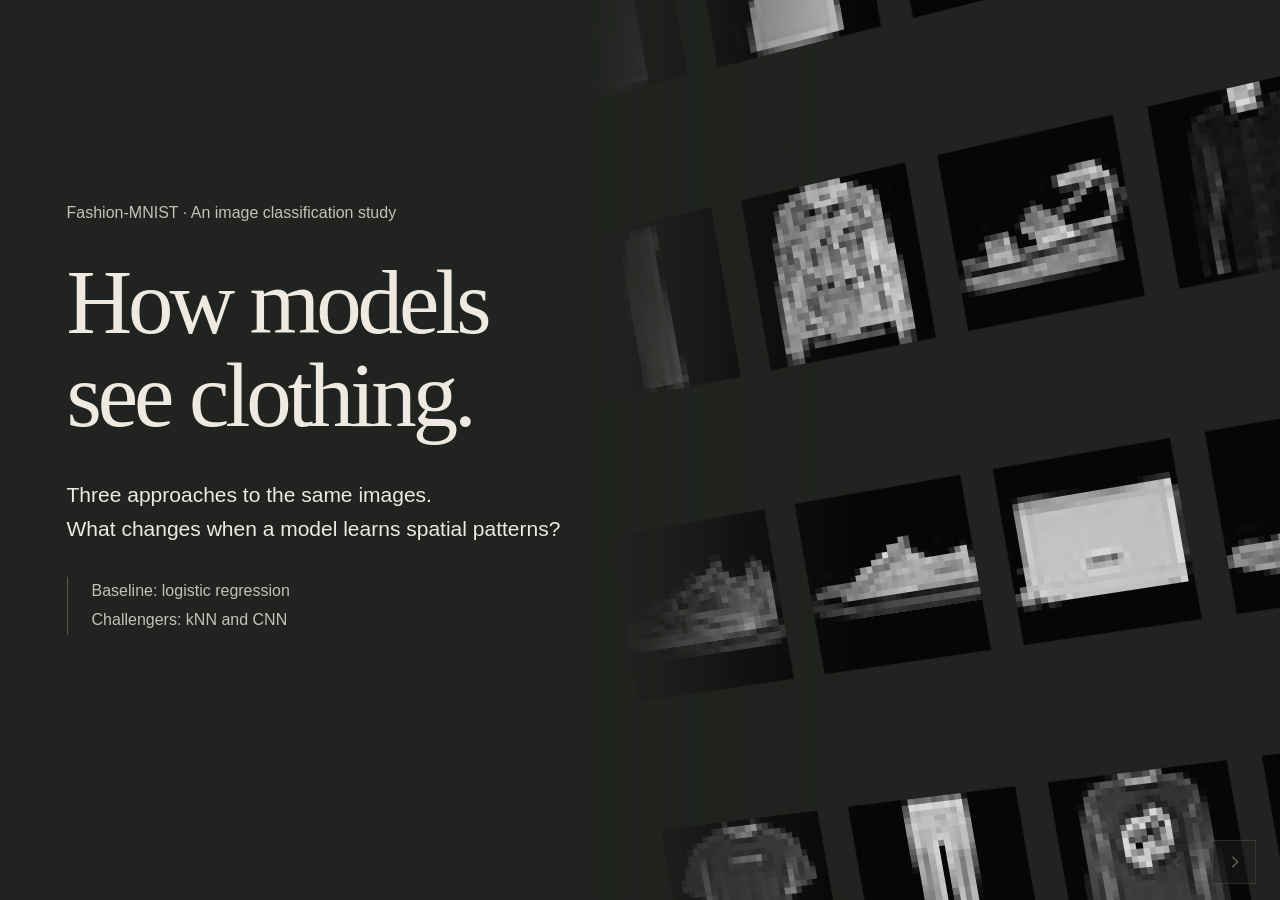
==== commit 4cebaf6a: "Update Fashion-MNIST presentation with SHAP analysis and kNN results" ====
--- a/presentation/editorial/index.html
+++ b/presentation/editorial/index.html
@@ -165,7 +165,7 @@
 .conclusion{justify-content:center;gap:28px;max-width:none}.conclusion-number{font-size:clamp(110px,14vw,200px);line-height:1.05;letter-spacing:-.07em;font-variant-numeric:tabular-nums;font-weight:400}.conclusion-number>span{font-size:.45em;letter-spacing:-.025em}.conclusion h2{font-size:clamp(40px,4.5vw,70px);max-width:1050px}.conclusion-bottom{display:flex;gap:8vw;margin-top:16px}.conclusion-bottom p{font-size:20px;line-height:1.65;color:var(--muted)}.conclusion-bottom b{font-weight:500;color:var(--ink)}
 .page-controls{position:fixed;bottom:16px;right:24px;display:flex;gap:12px;z-index:30;opacity:.45;transition:opacity .2s}.page-controls:hover,.page-controls:focus-within{opacity:1}.page-controls button{width:44px;height:44px;display:grid;place-items:center;color:var(--ink);border:1px solid var(--line);background:var(--bg)}.page-controls svg{width:18px;height:18px;fill:none;stroke:currentColor;stroke-width:1.5}
 .tools-toggle{position:fixed;bottom:16px;left:24px;z-index:30;width:44px;height:44px;display:grid;place-items:center;opacity:0;color:var(--ink);transition:opacity .2s}.tools-toggle:hover,.tools-toggle:focus-visible{opacity:1}.tools-toggle svg{width:24px;fill:currentColor}
-body[data-scene="10"] .page-controls button{background:#eeeae1;color:#252923;border-color:#aeb5a5}body[data-scene="10"] .tools-toggle{color:#252923}
+body[data-scene="11"] .page-controls button{background:#eeeae1;color:#252923;border-color:#aeb5a5}body[data-scene="11"] .tools-toggle{color:#252923}
 dialog{max-width:min(1040px,92vw);max-height:86dvh;padding:48px 56px;background:#2a2e27;color:var(--ink);border:1px solid var(--line);overflow:auto;box-shadow:0 24px 100px #0006}
 dialog::backdrop{background:#151813b8;backdrop-filter:blur(8px)}dialog h2{font-size:40px;margin-bottom:28px;line-height:1.15}dialog p{font-size:18px;line-height:1.7;color:var(--muted)}dialog .eyebrow{font-size:14px;letter-spacing:0;color:var(--muted);margin-bottom:20px}
 .close-dialog{position:absolute;right:12px;top:8px;width:44px;height:44px;font-size:30px;color:var(--muted)}.overview-grid{display:grid;grid-template-columns:1fr 1fr;gap:0 40px}.overview-grid button{display:flex;gap:20px;align-items:center;text-align:left;min-height:60px;font-size:18px;border-bottom:1px solid var(--line);padding:12px 0}.overview-grid button span{font-size:14px;color:var(--muted)}.overview-grid button:hover{color:var(--accent)}
@@ -181,98 +181,259 @@
 @media(prefers-reduced-motion:reduce){*,*:before,*:after{animation-duration:.01ms!important;animation-delay:0ms!important;animation-iteration-count:1!important;transition-duration:.01ms!important;scroll-behavior:auto!important}.image-orbit{animation:none;transform:rotate(-8deg) rotateY(-8deg)}.scan-window{display:none}.curve{stroke-dashoffset:0!important}}
 
 @media(max-height:780px) and (min-width:1001px){.feature-grid{max-width:220px}.activation-plate{width:100%}.channel-chooser{min-height:44px}.cnn-pipeline .small-label{min-height:40px}.cnn-output .micro{margin-top:12px}}
-@media(max-width:600px){#deck{bottom:72px}.scene{padding-bottom:28px}.channel-chooser{font-size:16px;gap:8px}.channel-chooser select{min-width:66px}.feature-grid{max-width:none}.cnn-output>.micro{margin-top:16px}body[data-scene="10"]{background:#eeeae1}}
+@media(max-width:600px){#deck{bottom:72px}.scene{padding-bottom:28px}.channel-chooser{font-size:16px;gap:8px}.channel-chooser select{min-width:66px}.feature-grid{max-width:none}.cnn-output>.micro{margin-top:16px}body[data-scene="11"]{background:#eeeae1}}
 
 @media(max-width:600px){.fold-cell span{font-size:14px;overflow-wrap:anywhere}}
 @media(pointer:coarse){button,select,input{min-height:44px}}
 
+/* Class-specific interpretation: specimens, map, then a measured intervention. */
+.interpretation-toolbar{display:flex;justify-content:space-between;align-items:center;gap:24px;flex-wrap:wrap}
+.interpretation-methods{display:flex;gap:28px}.interpretation-methods button{font-size:18px;min-height:44px;padding:6px 0;border-bottom:2px solid transparent;color:var(--muted)}
+.interpretation-methods button[aria-pressed=true]{color:var(--ink);border-color:var(--accent)}
+.target-chooser{display:flex;align-items:center;gap:16px;font-size:16px;color:var(--muted)}
+.target-chooser select{font:inherit;max-width:240px;min-height:44px;padding:6px 12px;border:1px solid var(--line);color:var(--ink);background:var(--bg)}
+.target-chooser select:disabled{opacity:1;color:var(--ink);-webkit-text-fill-color:var(--ink)}
+.interpretation-layout{display:grid;grid-template-columns:.8fr 1fr 1.45fr;gap:40px;align-items:start;flex:1}
+.interpretation-layout figure{margin:0;min-width:0}.interpretation-layout figcaption,.occlusion-experiment>.small-label{font-size:18px;font-weight:400;line-height:1.45;margin:0 0 20px}
+.interpretation-layout img,.interpretation-layout canvas{display:block;width:100%;max-width:250px;aspect-ratio:1;image-rendering:pixelated;background:#000}
+.interpretation-original img{max-width:200px}.interpretation-original>p{font-size:16px;line-height:1.6;max-width:260px;margin:16px 0 0}
+.interpretation-original>.micro{font-size:14px;color:var(--muted)}
+.interpretation-map>p{font-size:16px;line-height:1.55;margin:16px 0 0;max-width:320px}.interpretation-map>.micro{font-size:14px;color:var(--muted)}
+.map-legend{max-width:250px;display:grid;grid-template-columns:10px 1fr;gap:6px 12px;font-size:14px;color:var(--muted);margin-top:12px}
+.map-ramp{background:linear-gradient(90deg,#20231f,#c3ce9c);height:10px;align-self:center}.map-legend>span:last-child{grid-column:1/-1;text-align:right}
+.patch-experiment{display:grid;grid-template-columns:1fr 1.1fr;gap:20px;align-items:start}.patch-experiment canvas{max-width:190px}
+.patch-scores>p:first-child{font-size:16px;line-height:1.4;margin:0 0 12px;color:var(--muted)}.patch-scores>div{display:flex;justify-content:space-between;align-items:baseline;gap:10px;font-size:14px;line-height:1.4;margin:8px 0}
+.patch-scores strong{font-size:24px;font-weight:400;font-variant-numeric:tabular-nums;color:var(--ink)}.patch-scores>.patch-change{border-top:1px solid var(--line);padding-top:10px}.patch-scores>.patch-change strong{color:var(--accent)}
+.patch-scores>p:last-child{font-size:14px;line-height:1.4;color:var(--muted);margin:10px 0 0}
+.patch-slider{display:block;font-size:14px;color:var(--muted);margin-top:20px}.patch-slider input{display:block;width:100%;accent-color:var(--accent);margin:8px 0;min-height:24px}
+.patch-controls{display:flex;justify-content:space-between;align-items:center;gap:16px}.patch-controls>span{font-size:14px;color:var(--muted)}.patch-controls .text-button{font-size:16px;white-space:nowrap;min-height:44px;padding:6px 0}
+.occlusion-experiment>.micro{font-size:14px;color:var(--muted);line-height:1.55;margin:12px 0 0}
+.interpretation-caveat{font-size:16px;color:var(--muted);line-height:1.5;margin:0;max-width:1050px}.interpretation-scene .model-footer{margin-top:0}
+@media(max-height:850px) and (min-width:1001px){.interpretation-layout{gap:28px;flex:none}.interpretation-layout figcaption,.occlusion-experiment>.small-label{font-size:16px;margin-bottom:12px}.interpretation-layout img,.interpretation-layout canvas{max-width:190px}.interpretation-original img{max-width:150px}.patch-experiment{gap:12px}.patch-experiment canvas{max-width:135px}.interpretation-map>p{font-size:14px;margin-top:12px}.interpretation-original>p{font-size:14px;margin-top:12px}.patch-scores strong{font-size:20px}.patch-slider{margin-top:12px}.interpretation-caveat{font-size:14px}.interpretation-methods button{font-size:16px}}
+@media(max-width:1000px){.interpretation-layout{grid-template-columns:1fr 1fr;gap:32px;flex:none}.occlusion-experiment{grid-column:1/-1;border-top:1px solid var(--line);padding-top:24px}.patch-experiment{grid-template-columns:180px minmax(0,1fr);max-width:620px}.interpretation-original img{max-width:230px}.interpretation-toolbar{gap:16px}.interpretation-caveat{font-size:16px}.target-chooser{flex-wrap:wrap;gap:8px 16px}}
+@media(max-width:600px){.interpretation-layout{display:flex;flex-direction:column;gap:28px}.interpretation-layout figure,.occlusion-experiment{width:100%}.interpretation-toolbar{align-items:flex-start}.interpretation-methods{gap:24px}.interpretation-methods button{font-size:16px}.target-chooser{font-size:16px}.target-chooser select{max-width:230px}.interpretation-layout img,.interpretation-layout canvas{max-width:280px}.interpretation-original img{max-width:180px}.interpretation-layout figcaption{margin-bottom:16px}.patch-experiment{grid-template-columns:1fr 1fr;gap:20px}.patch-experiment canvas{max-width:160px}.patch-controls{align-items:flex-start;flex-wrap:wrap;gap:8px}.patch-slider input{min-height:44px}.interpretation-map>p{max-width:none}.interpretation-original>p{max-width:none}.interpretation-map>.micro,.interpretation-original>.micro{font-size:14px}.interpretation-caveat{font-size:16px}}
+
 @media(max-width:600px){.fold-strip{grid-template-columns:repeat(4,minmax(0,1fr))}.fold-cell.validation-fold{grid-column:1/-1;flex-direction:row;justify-content:space-between;align-items:center}.fold-cell span{overflow-wrap:normal}}
+
+.model-scores{display:flex;gap:1.5em;flex-wrap:wrap;font-size:16px;border-top:1px solid #797d74;padding-top:8px}.model-scores b{margin-left:.2em;color:#fff}.score-note{font-size:15px;margin:0}.shap-chart{width:min(100%,1200px);max-height:57vh;object-fit:contain;align-self:center}.qa-slide dl{max-width:960px}.qa-slide dt{font-size:clamp(18px,2vw,28px);font-weight:650;margin-top:1em}.qa-slide dd{font-size:clamp(16px,1.7vw,23px);line-height:1.4;margin:.3em 0 0;color:var(--muted)}
+
+@media(max-height:760px) and (min-width:1001px){.interpretation-scene{gap:9px;padding-bottom:48px}.interpretation-toolbar{margin:0}}
 </style>
 </head>
 <body>
 <main id="deck" aria-label="Project presentation">
-<section class="scene hero" data-title="The question" data-time="50" aria-label="The question">
+<section class="scene hero" data-title="The question" data-time="45" aria-label="The question">
   <div class="hero-art" id="hero-art" aria-hidden="true"></div>
-  <div class="hero-copy"><p class="opening-topic">Fashion-MNIST · An image classification study</p><h1>How models<br>see clothing.</h1><p class="hero-question">Three approaches to the same images.<br>What changes when a model learns spatial patterns?</p><p class="opening-models">k-nearest neighbours<br>Logistic regression<br>Convolutional neural network</p></div>
-
-</section>
-<section class="scene" data-title="The dataset" data-time="30" aria-label="The dataset">
+  <div class="hero-copy"><p class="opening-topic">Fashion-MNIST · An image classification study</p><h1>How models<br>see clothing.</h1><p class="hero-question">Three approaches to the same images.<br>What changes when a model learns spatial patterns?</p><p class="opening-models">Baseline: logistic regression<br>Challengers: kNN and CNN</p></div>
+
+</section>
+<section class="scene" data-title="The dataset" data-time="35" aria-label="The dataset">
   <div class="scene-heading"><h2>Fashion-MNIST</h2><p>28 × 28 grayscale pixels. Ten labelled categories.</p></div>
-  <div class="dataset-layout"><div class="dataset-wall" id="dataset-wall"></div><aside class="dataset-aside"><div class="stat"><strong>70,000</strong><span>images in the complete dataset</span></div><div class="stat"><strong>10</strong><span>equally represented categories</span></div><p>Explore a category below.<br>These are real validation images.</p></aside></div>
+  <div class="dataset-layout"><div class="dataset-wall" id="dataset-wall"></div><aside class="dataset-aside"><div class="stat"><strong>70,000</strong><span>images in the complete dataset</span></div><div class="stat"><strong>10</strong><span>equally represented categories</span></div><p>Primary metric: accuracy. Equal class sizes and equal error costs give each category equal weight.</p></aside></div>
   <div class="class-selector" id="dataset-selector" aria-label="Dataset category"></div>
 </section>
-<section class="scene" data-title="Pixels and preprocessing" data-time="40" aria-label="Pixels and preprocessing">
+<section class="scene" data-title="Pixels and preprocessing" data-time="55" aria-label="Pixels and preprocessing">
   <div class="scene-heading"><h2>From an image to 784 numbers</h2><p>An image is a grid of numbers. Preparation determines how the model receives them.</p></div>
-  <div class="pixels-layout"><div class="pixel-visual"><canvas id="pixel-canvas" width="560" height="560" aria-label="Enlarged validation image showing the 28 by 28 pixel grid"></canvas><div class="pixel-readout" id="pixel-readout">Hover over a pixel</div></div><div class="pixel-explanation"><p class="small-label">Pixel intensity</p><div class="equation"><span id="pixel-raw">255</span><span class="operator">÷ 255 =</span><em id="pixel-scaled">1.000</em></div><p>Scale intensity from [0, 255] to [0, 1].<br>No missing values or invalid labels found.</p><div class="representation"><button id="representation-button" aria-pressed="false">Flatten into 784 features</button><canvas id="vector-canvas" width="700" height="110" aria-label="784 normalised pixel values, arranged in row order"></canvas><p id="representation-label">CNN: preserve the 28 × 28 spatial grid.</p></div></div></div>
+  <div class="pixels-layout"><div class="pixel-visual"><canvas id="pixel-canvas" width="560" height="560" aria-label="Enlarged validation image showing the 28 by 28 pixel grid"></canvas><div class="pixel-readout" id="pixel-readout">Automatic scan through the 784 pixels</div></div><div class="pixel-explanation"><p class="small-label">Pixel intensity</p><div class="equation"><span id="pixel-raw">255</span><span class="operator">÷ 255 =</span><em id="pixel-scaled">1.000</em></div><p>Scale intensity from [0, 255] to [0, 1].<br>8-bit integer pixels; no missing values or invalid labels. Division by 255 uses a fixed constant.</p><div class="representation"><button id="representation-button" aria-pressed="false">Flatten into 784 features</button><canvas id="vector-canvas" width="700" height="110" aria-label="784 normalised pixel values, arranged in row order"></canvas><p id="representation-label">CNN: preserve the 28 × 28 spatial grid.</p></div></div></div>
   <p class="scene-foot">The pixel positions remain fixed when flattened; classical baselines do not explicitly use local shared convolution filters.</p>
 </section>
-<section class="scene" data-title="The data split" data-time="65" aria-label="Stratification and the saved data split">
+<section class="scene" data-title="The data split" data-time="70" aria-label="Stratification and the saved data split">
   <div class="scene-heading"><h2>Keeping the comparison fair</h2><p>StratifiedGroupKFold · one fixed 80/20 split of 60,000 development images.</p></div>
-  <div class="stratification-layout"><div class="balance-visual"><div class="fold-strip" id="fold-strip" aria-label="Fold zero used for validation, the other four for training"></div><div id="balance-breakdown" class="balance-breakdown"></div><p id="balance-detail" class="balance-detail" aria-live="polite"></p></div><aside class="stratification-facts"><div class="balance-ten"><strong>10%</strong><span>each class / every subset</span></div><p><b>Stratification</b> preserves class proportions.</p><p><b>Grouping</b> keeps identical images together. No exact duplicate groups found.</p><p><b>Same saved split</b> for all three models.</p><p><b>Official test:</b> provided by Fashion-MNIST. We checked its balance.</p></aside></div>
+  <div class="stratification-layout"><div class="balance-visual"><div class="fold-strip" id="fold-strip" aria-label="Fold zero used for validation, the other four for training"></div><div id="balance-breakdown" class="balance-breakdown"></div><p id="balance-detail" class="balance-detail" aria-live="polite"></p></div><aside class="stratification-facts"><div class="balance-ten"><strong>10%</strong><span>each class / every subset</span></div><p><b>Stratification</b> preserves class proportions.</p><p><b>Grouping</b> keeps identical images together. No exact duplicates. Balanced classes required no resampling.</p><p><b>Same saved split</b> for all three models.</p><p><b>Official test:</b> provided by Fashion-MNIST. We checked its balance.</p></aside></div>
   <p class="scene-foot"><b>Not five-fold cross-validation.</b> Fold 0 for validation; folds 1–4 for training. The official test set was not constructed by us.</p>
 </section>
-<section class="scene model-scene" data-title="kNN: a neighbourhood vote" data-time="65" aria-label="kNN model walkthrough">
+<section class="scene model-scene" data-title="kNN: a neighbourhood vote" data-time="55" aria-label="kNN model walkthrough">
   <div class="scene-heading"><h2>kNN: the nearest examples</h2><p>Real nearest training images, found by the selected k = 3 model.</p></div>
   <div class="knn-layout"><div class="query-block"><p class="small-label">Validation input</p><img class="model-input" id="knn-input" alt="Selected validation input"><p class="example-label" id="knn-input-label"></p></div><div class="flow-arrow" aria-hidden="true">→</div><div class="neighbours" id="neighbours"></div><div class="vote-result"><p class="small-label">Majority vote</p><h3 id="knn-result"></h3><div id="knn-votes"></div><p>Euclidean distance<br>Equal weight for each neighbour</p><button class="text-button replay-button" data-replay="knn">Replay the vote</button></div></div>
-  <div class="model-footer"><div class="demo-selector" data-demo-selector aria-label="Select validation example"></div><p class="recorded-label" data-demo-label></p></div>
-</section>
-<section class="scene model-scene" data-title="Logistic regression: weighted pixels" data-time="65" aria-label="Logistic regression model walkthrough">
+  <div class="model-footer"><div class="model-scores"><span>Train accuracy <b>85.27%¹</b></span><span>Test accuracy <b>85.04%</b></span><span>Test macro-F1 <b>0.8502</b></span></div><p class="score-note">+0.71 points vs. baseline · ¹Each training image excluded from its own vote.</p><div class="demo-selector" data-demo-selector aria-label="Select validation example"></div><p class="recorded-label" data-demo-label></p></div>
+</section>
+<section class="scene model-scene" data-title="Logistic regression: weighted pixels" data-time="55" aria-label="Logistic regression model walkthrough">
   <div class="scene-heading"><h2>Logistic regression: weighted pixels</h2><p>The selected logistic regression uses L2 regularisation, C = 0.1.</p></div>
   <div class="lr-layout"><div class="lr-images"><figure><img class="model-input" id="lr-input" alt="Selected validation input"><figcaption>Normalised input</figcaption></figure><span class="flow-arrow" aria-hidden="true">→</span><figure><img class="model-input" id="lr-heat" alt="Signed pixel times weight contributions for the model's predicted class"><figcaption id="lr-heat-label"></figcaption></figure><p class="heat-legend"><span>● Positive contribution</span><span>● Negative contribution</span></p></div><div class="lr-calculation"><p class="small-label">Score for the predicted class</p><div class="score-equation" id="lr-equation"></div><p>Σ(pixel × weight) + intercept = logit · values shown rounded</p><div class="probabilities" id="lr-probabilities" aria-label="Largest logistic regression class probabilities"></div><p class="micro">Softmax turns the ten logits into class probabilities.</p></div></div>
-  <div class="model-footer"><div class="demo-selector" data-demo-selector aria-label="Select validation example"></div><p class="recorded-label" data-demo-label></p></div>
-</section>
-<section class="scene model-scene" data-title="CNN: learned image patterns" data-time="95" aria-label="CNN model walkthrough">
+  <div class="model-footer"><div class="model-scores"><span>Train accuracy <b>87.42%</b></span><span>Test accuracy <b>84.33%</b></span><span>Test macro-F1 <b>0.8424</b></span></div><p class="score-note">Baseline · Test accuracy is 3.09 points below training accuracy.</p><div class="demo-selector" data-demo-selector aria-label="Select validation example"></div><p class="recorded-label" data-demo-label></p></div>
+</section>
+<section class="scene model-scene" data-title="CNN: learned image patterns" data-time="70" aria-label="CNN model walkthrough">
   <div class="scene-heading"><h2>Inside the CNN</h2><p>Actual feature maps from a forward pass through the selected CNN.</p></div>
   <div class="cnn-pipeline"><div class="cnn-input-stage"><p class="small-label">Input · 1 × 28 × 28</p><div class="scan-image"><img id="cnn-input" alt="Selected validation input"><div class="scan-window" aria-hidden="true"></div></div><p>3 × 3 kernel · illustrative scan</p></div><div class="feature-stage"><p class="small-label">Convolution 1 · ReLU · pooling</p><div class="feature-grid" id="cnn-maps-1"></div><p class="tensor-dimensions">32 × 14 × 14<br><span>First 8 channels available</span></p></div><div class="feature-stage"><p class="small-label">Convolution 2 · ReLU · pooling</p><div class="feature-grid" id="cnn-maps-2"></div><p class="tensor-dimensions">64 × 7 × 7<br><span>First 8 channels available</span></p></div><div class="cnn-output"><p class="small-label">Dense 128 · ReLU · dropout 0.25</p><p class="output-label">10 output scores</p><div id="cnn-probabilities" class="probabilities"></div><p class="micro">Within each layer, brighter values indicate stronger activation.</p><p class="micro">Probabilities use softmax.<br>Training uses raw logits.</p></div></div>
-  <div class="model-footer"><div class="demo-selector" data-demo-selector aria-label="Select validation example"></div><p class="recorded-label" data-demo-label></p></div>
-</section>
-<section class="scene" data-title="Choosing settings" data-time="65" aria-label="Hyperparameter and architecture selection">
+  <div class="model-footer"><div class="model-scores"><span>Train accuracy <b>95.67%</b></span><span>Test accuracy <b>91.79%</b></span><span>Test macro-F1 <b>0.9167</b></span></div><p class="score-note">+7.46 points vs. baseline · Selected checkpoint: epoch 12.</p><div class="demo-selector" data-demo-selector aria-label="Select validation example"></div><p class="recorded-label" data-demo-label></p></div>
+</section>
+<section class="scene interpretation-scene" data-title="Which pixels matter?" data-time="40" aria-label="CNN gradient saliency and occlusion sensitivity">
+  <div class="scene-heading"><h2>Which pixels matter?</h2><p>Two ways to inspect the same frozen CNN prediction.</p></div>
+  <div class="interpretation-toolbar"><div class="interpretation-methods" role="group" aria-label="Choose explanation map"><button data-explanation-method="saliency" aria-pressed="true">Gradient saliency</button><button data-explanation-method="occlusion" aria-pressed="false">Occlusion map</button></div><label class="target-chooser">Explain class score <select id="explanation-target" aria-describedby="target-hint"></select></label></div>
+  <div class="interpretation-layout">
+    <figure class="interpretation-original"><figcaption>Original validation image</figcaption><img id="interpretation-original" alt="Selected validation image"><p id="interpretation-example"></p><p id="target-hint" class="micro"></p></figure>
+    <figure class="interpretation-map"><figcaption id="explanation-title">Gradient saliency</figcaption><canvas id="explanation-map" width="280" height="280" role="img" aria-label="Class-specific pixel sensitivity map"></canvas><div class="map-legend"><span>0</span><span class="map-ramp" aria-hidden="true"></span><span id="explanation-scale-max">Largest value in this map</span></div><p id="explanation-description"></p><p class="micro" id="explanation-formula"></p></figure>
+    <div class="occlusion-experiment"><p class="small-label">Cover a patch. Watch the score.</p><div class="patch-experiment"><canvas id="occlusion-input" width="280" height="280" role="img" aria-label="Selected image with a five by five grey occlusion patch"></canvas><div class="patch-scores"><p id="explanation-class"></p><div><span>Original</span><strong id="original-score"></strong></div><div><span>Occluded</span><strong id="occlusion-score"></strong></div><div class="patch-change"><span>Difference</span><strong id="occlusion-delta"></strong></div><p id="occlusion-direction"></p></div></div><label class="patch-slider">Patch position<input id="patch-position" type="range" min="0" max="168" value="0" aria-describedby="patch-location"></label><div class="patch-controls"><span id="patch-location"></span><button id="occlusion-play" class="text-button" aria-pressed="false">Pause patch scan</button></div><p class="micro">5 × 5 grey patch · intensity 0.5 · 169 recorded positions.<br>Raw logits, not probabilities · values rounded.</p></div>
+  </div>
+  <p class="interpretation-caveat">Local model sensitivity, not proof of causality. Each map has its own scale; highlighted regions are not a segmentation mask.</p>
+  <div class="model-footer"><div class="demo-selector" data-demo-selector aria-label="Select validation example for interpretation"></div><p class="recorded-label" data-demo-label></p></div>
+</section>
+<section class="scene" data-title="Choosing settings" data-time="45" aria-label="Hyperparameter and architecture selection">
   <div class="scene-heading"><h2>Choosing the settings</h2></div>
   <div class="tuning-tabs" role="group" aria-label="Choose model experiments"><button data-tuning="lr" aria-pressed="true">Logistic regression</button><button data-tuning="knn" aria-pressed="false">kNN</button><button data-tuning="cnn" aria-pressed="false">CNN</button></div>
   <div class="tuning-layout"><div class="tuning-chart" id="tuning-chart"></div><aside id="tuning-explanation"></aside></div>
   <p class="scene-foot">Choose configurations by validation accuracy. Within a CNN run, restore the checkpoint with lowest validation loss.</p>
 </section>
-<section class="scene" data-title="Learning and overfitting" data-time="55" aria-label="CNN learning curves">
+<section class="scene" data-title="Learning and overfitting" data-time="35" aria-label="CNN learning curves">
   <div class="scene-heading"><h2>When training stops helping</h2><p>Training loss keeps falling. Validation loss reaches its minimum at epoch 12.</p></div>
   <div class="learning-layout"><div id="learning-chart" class="learning-chart"></div><aside class="epoch-details"><p class="small-label">Training epoch</p><div class="epoch-number" id="epoch-number">12</div><input id="epoch-slider" type="range" min="1" max="17" value="12" aria-label="Inspect training epoch"><div id="epoch-metrics"></div><p class="micro">Epoch 12 restored.<br>Run stopped at epoch 17.</p></aside></div>
-  <p class="scene-foot">Selected CNN train–validation accuracy gap: 3.33 points. LR gap: 2.02 points. kNN self-neighbours make ordinary training accuracy optimistic.</p>
-</section>
-<section class="scene results-scene" data-title="Final results" data-time="60" aria-label="Final test performance">
+  <p class="scene-foot">Selected CNN train–validation accuracy gap: 3.33 points. LR gap: 2.02 points. kNN self-excluded training accuracy: 85.27%.</p>
+</section>
+<section class="scene results-scene" data-title="Final results" data-time="35" aria-label="Final test performance">
   <div class="scene-heading"><h2>Final test performance</h2><p>10,000 official test images. Models fixed before scoring.</p></div>
-  <div class="results-layout"><div class="result-finding"><p>Convolutional neural network</p><div class="finding-value">91.79<span>%</span></div><p class="finding-caption">9,179 correct classifications<br>out of 10,000 images</p><p class="finding-difference">6.75 percentage points above kNN,<br>the strongest classical baseline on this test.</p></div><div class="comparison-evidence"><div class="comparison-heading"><span>Test accuracy</span><span>0–100%</span></div><div class="results" id="results"></div></div></div>
+  <div class="results-layout"><div class="result-finding"><p>Convolutional neural network</p><div class="finding-value">91.79<span>%</span></div><p class="finding-caption">9,179 correct classifications<br>out of 10,000 images</p><p class="finding-difference">7.46 points above the logistic baseline.<br>6.75 points above kNN.</p></div><div class="comparison-evidence"><div class="comparison-heading"><span>Test accuracy</span><span>0–100%</span></div><div class="results" id="results"></div></div></div>
   <p class="scene-foot">Validation selected the models; the official test set assessed the frozen choices. Constant-class reference: 10% accuracy.</p>
 </section>
-<section class="scene" data-title="Beyond overall accuracy" data-time="55" aria-label="Per-class recall and confusion matrix">
+<section class="scene" data-title="Beyond overall accuracy" data-time="35" aria-label="Per-class recall and confusion matrix">
   <div class="scene-heading"><h2>Accuracy varies by category</h2><p>Recall = correct predictions among the actual members of a class.</p></div>
   <div class="class-analysis"><div class="class-list" id="analysis-classes" aria-label="Choose a category"></div><div class="class-detail"><div class="class-detail-header"><h3 id="analysis-title">Shirt</h3><button id="matrix-toggle" aria-pressed="false">Show confusion matrix</button></div><div id="recall-bars"></div><div class="matrix-wrap" id="matrix-wrap" hidden></div><p id="class-takeaway"></p></div></div>
   <p class="scene-foot">Every test category has 1,000 images. The CNN is best overall; kNN has slightly higher ankle-boot recall.</p>
 </section>
-<section class="scene" data-title="The mistakes" data-time="80" aria-label="Shirt recall and asymmetric classification errors">
+<section class="scene" data-title="The mistakes" data-time="50" aria-label="Shirt recall and asymmetric classification errors">
   <div class="scene-heading"><h2 id="error-heading">Shirt recall: 67.6%</h2><p id="error-subtitle">676 of 1,000 actual shirts correctly identified. Each arrow reads actual → predicted.</p></div>
   <div class="error-view-controls" role="group" aria-label="Error analysis view"><button data-error-view="shirt" aria-pressed="true">Shirt confusions</button><button data-error-view="gallery" aria-pressed="false">Sampled error gallery</button></div>
   <div class="shirt-layout" id="shirt-view"><div class="shirt-pairs" id="shirt-pairs"></div><aside class="shirt-interpretation"><p class="small-label">Observed</p><p>Balanced classes.<br>Lower shirt recall.<br>More errors from shirts into these classes than in reverse.</p><p class="small-label">Possible explanations</p><p>Overlapping silhouettes.<br>Limited detail at 28 × 28.<br>Potentially more variation within shirts.</p><p class="hypothesis-caveat">Causes not proven.<br>Within-class variation not measured.</p></aside></div>
   <div class="errors-layout" id="sampled-error-view" hidden><div class="error-grid" id="error-grid"></div><aside class="error-aside"><div class="error-models" role="group" aria-label="Choose error examples"><button data-error-model="Logistic regression" aria-pressed="false">LR</button><button data-error-model="kNN" aria-pressed="false">kNN</button><button data-error-model="CNN" aria-pressed="true">CNN</button></div><p class="small-label">Largest confusions</p><div id="confusion-list"></div><p>Similar silhouettes and low detail are plausible explanations.<br><br>They do not prove why an individual prediction failed.</p></aside></div>
   <p class="scene-foot" id="error-foot">Equal class sizes do not imply equal difficulty. Errors need not be symmetric. Each direction starts with 1,000 actual images.</p>
 </section>
+<section class="scene" data-title="SHAP for the Coat prediction" data-time="60">
+<div class="scene-heading"><h2>Which regions push the CNN toward Coat?</h2><p>Each dot is one validation image. The waterfall follows one misclassified shirt.</p></div>
+<img class="shap-chart" src="[data-uri]" alt="SHAP beeswarm ranks upper right first on mean absolute impact. For shirt 32 all four quadrants raise Coat probability from 0.140 to 0.583; lower right adds 0.155."/>
+<p class="scene-foot">Four equal image quadrants · 20 training reference images · W12, pp. 28–29. Horizontal shifts are changes in Coat probability.</p></section>
 <section class="scene" data-title="Limitations" data-time="50" aria-label="Limitations of the experiment">
   <div class="scene-heading"><h2>What the experiment cannot establish</h2></div>
-  <div class="limits-list"><div><span>01</span><h3>Benchmark images</h3><p>Phone photographs, new lighting and backgrounds remain untested.</p></div><div><span>02</span><h3>One validation split</h3><p>Repeated choices can overfit development evidence. Three seeds do not replace cross-validation.</p></div><div><span>03</span><h3>Several factors changed</h3><p>Capacity and training also differ. This comparison does not isolate the effect of convolution alone.</p></div><div><span>04</span><h3>Frozen evaluation</h3><p>No exact development/test overlaps. No refit on all 60,000 development images.</p></div></div>
-</section>
-<section class="scene conclusion" data-title="The conclusion" data-time="35" aria-label="Conclusions">
-  <div class="conclusion-number">91.79<span>%</span></div><h2>The CNN performed<br>best overall.</h2><div class="conclusion-bottom"><p>CNN test accuracy leads the baselines.<br>Shirt recall remains <b>67.6%</b>.</p><p>Choose using evidence.<br>Understand the errors.</p></div>
-</section>
+  <div class="limits-list"><div><span>01</span><h3>Benchmark images</h3><p>Next experiment: score the frozen CNN on independently labelled phone photos with varied lighting and backgrounds.</p></div><div><span>02</span><h3>One validation split</h3><p>Repeated choices can overfit development evidence. Three seeds do not replace cross-validation.</p></div><div><span>03</span><h3>Several factors changed</h3><p>Capacity and training also differ. This comparison does not isolate the effect of convolution alone.</p></div><div><span>04</span><h3>Frozen evaluation</h3><p>No exact development/test overlaps. No refit on all 60,000 development images.</p></div></div>
+</section>
+<section class="scene conclusion" data-title="The conclusion" data-time="45" aria-label="Conclusions">
+  <div class="conclusion-number">91.79<span>%</span></div><h2>The CNN performed<br>best overall.</h2><div class="conclusion-bottom"><p>CNN test accuracy leads the baselines.<br>Shirt recall remains <b>67.6%</b>.</p><p>Questions?<br><small>Press O to choose a Q&amp;A slide.</small></p></div>
+</section>
+<section class="scene qa-slide" data-title="Q&amp;A · How did you prevent leakage?" data-appendix="true"><div class="scene-heading"><p>Q&amp;A appendix</p><h2>How did you prevent leakage?</h2></div><dl><dt>48,000 training images</dt><dd>Fit the classifiers. Divide raw pixel intensities by the known maximum of 255; this uses no estimated statistics.</dd><dt>12,000 validation images</dt><dd>Choose C, k, CNN settings and checkpoint. All models use identical source indices. Only the first split from StratifiedGroupKFold was used.</dd><dt>10,000 official test images</dt><dd>Freeze all three checkpoints, verify their hashes and validation predictions, then score once. Exact development/test overlaps: zero.</dd></dl></section>
+<section class="scene qa-slide" data-title="Q&amp;A · How was kNN training accuracy measured?" data-appendix="true"><div class="scene-heading"><p>Q&amp;A appendix</p><h2>How was kNN training accuracy measured?</h2></div><dl><dt>1 · Exclude the query</dt><dd>For each of the 48,000 fitted images, exclude its own index and search the other 47,999 images.</dd><dt>2 · Keep the selected voting rule</dt><dd>Three Euclidean neighbours, one vote each. A three-way tie goes to the lowest class ID, matching the classifier.</dd><dt>3 · Count correct votes</dt><dd>40,931 ÷ 48,000 = 85.27%. Validation: 85.38%. Test: 85.04%. These close scores give little evidence of a large generalisation gap.</dd></dl></section>
+<section class="scene qa-slide" data-title="Q&amp;A · Why keep the epoch-12 CNN?" data-appendix="true"><div class="scene-heading"><p>Q&amp;A appendix</p><h2>Why keep the epoch-12 CNN?</h2></div><dl><dt>Within a run</dt><dd>Validation loss reached its minimum at epoch 12. Training stopped at epoch 17 and restored that checkpoint.</dd><dt>Across configurations</dt><dd>Validation accuracy chose the wider CNN without weight decay. The original seed-42 checkpoint was already selected.</dd><dt>Across three seeds</dt><dd>Mean accuracy: 92.400% without weight decay and 92.339% with it. Mean shirt recall favoured weight decay: 78.94% vs. 75.81%. All runs used one split.</dd></dl></section>
+<section class="scene qa-slide" data-title="Q&amp;A · What do these SHAP values measure?" data-appendix="true"><div class="scene-heading"><p>Q&amp;A appendix</p><h2>What do these SHAP values measure?</h2></div><dl><dt>Quantity explained</dt><dd>The frozen CNN’s Coat probability. One feature is a 14 × 14 quadrant. Absent quadrants come from the same reference image.</dd><dt>How the values were computed</dt><dd>Evaluate all 16 subsets of the four quadrants, averaging each over 20 training images (two per class). Average each region’s marginal change over possible orders.</dd><dt>How far the explanation travels</dt><dd>The baseline plus four signed contributions recovers each prediction. The beeswarm covers ten validation images per class. Other backgrounds or region boundaries can change the values; mixed images may look artificial.</dd></dl></section>
 </main>
 <nav class="page-controls" aria-label="Presentation navigation"><button id="previous" aria-label="Previous scene"><svg viewBox="0 0 24 24" aria-hidden="true"><path d="m14 5-7 7 7 7"/></svg></button><button id="next" aria-label="Next scene"><svg viewBox="0 0 24 24" aria-hidden="true"><path d="m10 5 7 7-7 7"/></svg></button></nav>
 <button id="presenter-tools" class="tools-toggle" aria-label="Open presentation controls"><svg viewBox="0 0 24 24" aria-hidden="true"><circle cx="5" cy="12" r="1.5"/><circle cx="12" cy="12" r="1.5"/><circle cx="19" cy="12" r="1.5"/></svg></button>
 <dialog id="tools-dialog" aria-labelledby="tools-title"><button class="close-dialog" data-close aria-label="Close presentation controls">×</button><h2 id="tools-title">Presentation controls</h2><div class="tools-list"><button id="notes-button">Presenter notes</button><button id="overview-button">Scene index</button><button id="fullscreen-button">Full screen</button><button id="tools-evidence">Supporting evidence</button></div></dialog>
 
-<dialog id="overview-dialog" aria-labelledby="overview-title"><button class="close-dialog" data-close aria-label="Close overview">×</button><p class="eyebrow">14 scenes · 13 minutes 30 seconds</p><h2 id="overview-title">Scene index</h2><div class="overview-grid" id="overview-grid"></div></dialog>
+<dialog id="overview-dialog" aria-labelledby="overview-title"><button class="close-dialog" data-close aria-label="Close overview">×</button><p class="eyebrow">16 timed slides · 13 minutes · 4 Q&amp;A slides</p><h2 id="overview-title">Scene index</h2><div class="overview-grid" id="overview-grid"></div></dialog>
 <dialog id="notes-dialog" aria-labelledby="notes-title"><button class="close-dialog" data-close aria-label="Close notes">×</button><p class="eyebrow" id="notes-time"></p><h2 id="notes-title">Presenter notes</h2><div id="notes-content"></div><button class="text-button" id="notes-evidence">Sources and technical details</button></dialog>
 <dialog id="evidence-dialog" aria-labelledby="evidence-title"><button class="close-dialog" data-close aria-label="Close evidence">×</button><p class="eyebrow">Supporting material</p><h2 id="evidence-title">Methods and evidence</h2><div id="evidence-content"></div></dialog>
 <dialog id="image-dialog" aria-labelledby="image-title"><button class="close-dialog" data-close aria-label="Close image">×</button><h2 id="image-title"></h2><img id="image-detail" alt=""><p id="image-description"></p></dialog>
 <div id="status" class="sr-only" role="status" aria-live="polite"></div>
-<script id="project-data" type="application/json">{"classes":["T-shirt/top","Trouser","Pullover","Dress","Coat","Sandal","Shirt","Sneaker","Bag","Ankle boot"],"corpus":[{"id":17,"label":0,"image":"[data-uri]"},{"id":160,"label":0,"image":"[data-uri]"},{"id":180,"label":0,"image":"[data-uri]"},{"id":182,"label":0,"image":"[data-uri]"},{"id":187,"label":0,"image":"[data-uri]"},{"id":191,"label":0,"image":"[data-uri]"},{"id":207,"label":0,"image":"[data-uri]"},{"id":225,"label":0,"image":"[data-uri]"},{"id":74,"label":1,"image":"[data-uri]"},{"id":106,"label":1,"image":"[data-uri]"},{"id":195,"label":1,"image":"[data-uri]"},{"id":196,"label":1,"image":"[data-uri]"},{"id":305,"label":1,"image":"[data-uri]"},{"id":336,"label":1,"image":"[data-uri]"},{"id":414,"label":1,"image":"[data-uri]"},{"id":443,"label":1,"image":"[data-uri]"},{"id":65,"label":2,"image":"[data-uri]"},{"id":92,"label":2,"image":"[data-uri]"},{"id":123,"label":2,"image":"[data-uri]"},{"id":234,"label":2,"image":"[data-uri]"},{"id":266,"label":2,"image":"[data-uri]"},{"id":400,"label":2,"image":"[data-uri]"},{"id":422,"label":2,"image":"[data-uri]"},{"id":507,"label":2,"image":"[data-uri]"},{"id":20,"label":3,"image":"[data-uri]"},{"id":70,"label":3,"image":"[data-uri]"},{"id":73,"label":3,"image":"[data-uri]"},{"id":248,"label":3,"image":"[data-uri]"},{"id":259,"label":3,"image":"[data-uri]"},{"id":374,"label":3,"image":"[data-uri]"},{"id":378,"label":3,"image":"[data-uri]"},{"id":395,"label":3,"image":"[data-uri]"},{"id":22,"label":4,"image":"[data-uri]"},{"id":117,"label":4,"image":"[data-uri]"},{"id":179,"label":4,"image":"[data-uri]"},{"id":238,"label":4,"image":"[data-uri]"},{"id":264,"label":4,"image":"[data-uri]"},{"id":339,"label":4,"image":"[data-uri]"},{"id":457,"label":4,"image":"[data-uri]"},{"id":464,"label":4,"image":"[data-uri]"},{"id":9,"label":5,"image":"[data-uri]"},{"id":13,"label":5,"image":"[data-uri]"},{"id":177,"label":5,"image":"[data-uri]"},{"id":224,"label":5,"image":"[data-uri]"},{"id":257,"label":5,"image":"[data-uri]"},{"id":300,"label":5,"image":"[data-uri]"},{"id":371,"label":5,"image":"[data-uri]"},{"id":389,"label":5,"image":"[data-uri]"},{"id":32,"label":6,"image":"[data-uri]"},{"id":33,"label":6,"image":"[data-uri]"},{"id":40,"label":6,"image":"[data-uri]"},{"id":77,"label":6,"image":"[data-uri]"},{"id":118,"label":6,"image":"[data-uri]"},{"id":157,"label":6,"image":"[data-uri]"},{"id":226,"label":6,"image":"[data-uri]"},{"id":252,"label":6,"image":"[data-uri]"},{"id":85,"label":7,"image":"[data-uri]"},{"id":138,"label":7,"image":"[data-uri]"},{"id":153,"label":7,"image":"[data-uri]"},{"id":288,"label":7,"image":"[data-uri]"},{"id":310,"label":7,"image":"[data-uri]"},{"id":366,"label":7,"image":"[data-uri]"},{"id":373,"label":7,"image":"[data-uri]"},{"id":382,"label":7,"image":"[data-uri]"},{"id":130,"label":8,"image":"[data-uri]"},{"id":161,"label":8,"image":"[data-uri]"},{"id":214,"label":8,"image":"[data-uri]"},{"id":216,"label":8,"image":"[data-uri]"},{"id":254,"label":8,"image":"[data-uri]"},{"id":333,"label":8,"image":"[data-uri]"},{"id":476,"label":8,"image":"[data-uri]"},{"id":487,"label":8,"image":"[data-uri]"},{"id":11,"label":9,"image":"[data-uri]"},{"id":42,"label":9,"image":"[data-uri]"},{"id":44,"label":9,"image":"[data-uri]"},{"id":295,"label":9,"image":"[data-uri]"},{"id":451,"label":9,"image":"[data-uri]"},{"id":573,"label":9,"image":"[data-uri]"},{"id":606,"label":9,"image":"[data-uri]"},{"id":744,"label":9,"image":"[data-uri]"}],"demos":[{"id":17,"label":0,"image":"[data-uri]","pixels":[0,0,0,0,0,0,0,0,0,0,0,19,4,0,0,0,0,0,0,0,0,1,2,0,0,0,0,0,0,0,0,0,0,0,0,0,1,72,157,222,244,252,148,198,200,241,201,46,0,0,0,1,0,0,0,0,0,0,0,0,0,0,31,200,211,226,224,205,211,242,212,246,245,194,207,212,220,120,0,0,1,0,0,0,0,0,0,0,0,0,190,217,200,200,198,196,189,178,198,179,164,179,182,183,182,193,196,0,0,0,0,0,0,0,0,0,0,101,212,196,200,198,198,197,194,187,189,190,186,189,186,183,174,161,175,83,0,0,0,0,0,0,0,0,0,205,213,200,200,193,194,194,193,189,189,186,189,183,179,171,176,163,171,175,0,0,0,0,0,0,0,0,0,205,216,205,212,190,191,189,189,187,186,185,185,182,183,180,172,154,164,196,26,0,0,0,0,0,0,0,157,215,226,244,231,189,183,189,187,186,183,183,183,179,182,180,167,178,198,185,89,0,0,0,0,0,0,0,49,227,220,254,250,200,185,186,185,185,182,180,182,174,168,160,150,211,219,196,150,0,0,0,0,0,0,0,0,0,171,239,204,230,191,189,180,185,182,187,178,178,163,174,142,183,164,53,0,0,0,0,0,0,0,0,0,0,0,0,164,226,198,190,179,187,182,186,179,183,159,165,170,0,0,0,0,0,0,0,0,0,0,0,0,0,0,0,161,228,189,196,179,189,182,183,180,185,160,168,174,0,0,2,1,0,0,0,0,0,0,0,0,0,0,0,175,228,189,200,176,194,183,187,183,186,160,165,163,0,0,0,0,0,0,0,0,0,0,0,0,0,0,0,193,219,193,198,178,197,183,190,185,183,163,160,153,0,0,0,0,0,0,0,0,0,0,0,0,0,0,0,212,205,202,191,180,200,182,190,189,180,172,159,141,0,0,0,0,0,0,0,0,0,0,0,0,1,0,0,215,197,212,186,183,201,182,193,189,182,179,164,132,0,1,0,0,0,0,0,0,0,0,0,0,1,0,0,220,201,220,180,190,202,185,197,189,179,180,171,131,0,1,0,0,0,0,0,0,0,0,0,0,2,0,0,228,209,215,176,193,201,187,198,193,175,183,168,148,0,0,0,0,0,0,0,0,0,0,0,0,2,0,0,198,211,207,175,197,200,189,201,194,182,183,171,153,0,0,0,0,0,0,0,0,0,0,0,0,4,0,1,208,207,202,178,198,201,189,207,197,186,183,170,156,0,0,1,0,0,0,0,0,0,0,0,0,4,0,4,209,205,200,182,198,204,191,207,200,186,179,180,156,0,0,1,0,0,0,0,0,0,0,0,0,4,0,12,211,202,196,186,197,207,194,205,202,190,179,175,168,0,0,2,0,0,0,0,0,0,0,0,0,5,0,23,211,202,198,189,196,204,197,209,202,190,182,172,178,0,0,2,0,0,0,0,0,0,0,0,0,5,0,38,213,201,200,191,197,200,198,212,204,193,185,172,183,0,0,2,0,0,0,0,0,0,0,0,0,6,0,49,215,200,198,191,200,200,201,212,211,197,187,175,185,0,0,2,0,0,0,0,0,0,0,0,0,6,0,60,219,200,197,185,194,194,197,204,207,190,187,172,159,1,0,2,0,0,0,0,0,0,0,0,0,5,0,72,220,219,245,231,233,234,238,235,239,228,231,198,217,17,0,2,0,0,0,0,0,0,0,0,0,1,0,0,37,69,89,97,109,122,127,126,130,116,91,80,46,0,0,1,0,0,0,0],"neighbours":[{"id":33173,"label":0,"distance":2.335204390696525,"image":"[data-uri]"},{"id":19290,"label":0,"distance":2.381525717755137,"image":"[data-uri]"},{"id":12003,"label":0,"distance":2.3857451843360753,"image":"[data-uri]"}],"knn_probabilities":[1.0,0.0,0.0,0.0,0.0,0.0,0.0,0.0,0.0,0.0],"lr_logits":[11.519900978598741,1.4359206337564603,6.350395722592694,6.664412004287561,2.6956148341810975,-18.14890875321511,9.278920299792478,-10.77507543087286,1.0758417033473586,-10.09702199246749],"lr_probabilities":[0.8928212369885655,3.726897877657418e-05,0.005077815362225057,0.0069510825079155255,0.00013134868607661635,1.1634940343553149e-13,0.09495524729364423,1.8542969467663117e-10,2.599963194668233e-05,3.65303766398543e-10],"lr_bias":0.7004305830135489,"lr_contribution_sum":10.819470395585206,"lr_contribution_image":"[data-uri]","lr_contribution_class":0,"cnn_logits":[5.360755920410156,-10.74238109588623,-0.2934098541736603,0.3854428827762604,-3.384840726852417,-10.61092758178711,3.478006362915039,-10.094268798828125,-4.281444549560547,-13.338942527770996],"cnn_probabilities":[0.8599895238876343,8.729496414616733e-08,0.0030124522745609283,0.005939393769949675,0.0001368764351354912,9.955868307542914e-08,0.13086558878421783,1.669018701022651e-07,5.583913662121631e-05,6.506042371512422e-09],"feature_maps":{"1":["[data-uri]","[data-uri]","[data-uri]","[data-uri]","[data-uri]","[data-uri]","[data-uri]","[data-uri]"],"2":["[data-uri]","[data-uri]","[data-uri]","[data-uri]","[data-uri]","[data-uri]","[data-uri]","[data-uri]"],"4":["[data-uri]","[data-uri]","[data-uri]","[data-uri]","[data-uri]","[data-uri]","[data-uri]","[data-uri]"],"5":["[data-uri]","[data-uri]","[data-uri]","[data-uri]","[data-uri]","[data-uri]","[data-uri]","[data-uri]"]}},{"id":74,"label":1,"image":"[data-uri]","pixels":[0,0,0,0,0,0,0,0,0,0,97,119,110,114,127,127,124,129,170,9,0,0,0,0,0,0,0,0,0,0,0,0,0,0,0,0,0,0,228,213,204,205,233,215,216,211,253,122,0,0,0,0,0,0,0,0,0,0,0,0,0,0,0,0,0,48,213,173,174,181,200,173,179,185,209,179,0,0,0,0,0,0,0,0,0,0,0,0,0,0,0,0,0,97,210,175,179,193,194,184,191,188,204,205,0,0,0,0,0,0,0,0,0,0,0,0,0,0,0,0,0,120,201,176,191,182,205,197,186,183,204,209,0,0,0,0,0,0,0,0,0,0,0,0,0,0,0,0,0,143,194,182,171,185,212,189,171,186,209,193,0,0,0,0,0,0,0,0,0,0,0,0,0,0,0,0,0,154,192,176,172,212,233,186,187,184,215,180,0,0,0,0,0,0,0,0,0,0,0,0,0,0,0,0,0,158,193,173,184,245,186,198,177,181,225,155,0,0,0,0,0,0,0,0,0,0,0,0,0,0,0,0,0,160,190,170,220,236,55,212,179,185,237,125,0,0,0,0,0,0,0,0,0,0,0,0,0,0,0,0,0,156,192,180,234,209,0,228,180,185,244,98,0,0,0,0,0,0,0,0,0,0,0,0,0,0,0,0,0,142,195,181,238,187,0,225,186,189,250,62,0,0,0,0,0,0,0,0,0,0,0,0,0,0,0,0,0,125,202,184,253,137,0,216,192,192,250,19,0,0,0,0,0,0,0,0,0,0,0,0,0,0,0,0,0,112,206,184,255,72,0,202,193,191,248,5,0,0,0,0,0,0,0,0,0,0,0,0,0,0,0,0,0,106,208,187,254,6,0,178,195,195,238,0,0,0,0,0,0,0,0,0,0,0,0,0,0,0,0,0,0,102,208,197,252,0,0,152,198,200,220,0,0,0,0,0,0,0,0,0,0,0,0,0,0,0,0,0,0,102,212,205,226,0,0,113,201,203,207,0,0,0,0,0,0,0,0,0,0,0,0,0,0,0,0,0,0,90,199,208,215,0,0,93,203,204,190,0,0,0,0,0,0,0,0,0,0,0,0,0,0,0,0,0,0,51,225,207,222,0,0,105,204,205,177,0,0,0,0,0,0,0,0,0,0,0,0,0,0,0,0,0,0,28,230,204,223,0,0,128,201,205,161,0,0,0,0,0,0,0,0,0,0,0,0,0,0,0,0,0,0,26,198,201,240,0,0,146,200,209,138,0,0,0,0,0,0,0,0,0,0,0,0,0,0,0,0,0,0,3,191,201,209,0,0,169,199,212,108,0,0,0,0,0,0,0,0,0,0,0,0,0,0,0,0,0,0,0,213,203,213,8,0,184,197,214,90,0,0,0,0,0,0,0,0,0,0,0,0,0,0,0,0,0,0,0,194,207,215,18,0,192,197,214,65,0,0,0,0,0,0,0,0,0,0,0,0,0,0,0,0,0,0,0,163,212,220,43,0,203,199,210,29,0,0,0,0,0,0,0,0,0,0,0,0,0,0,0,0,0,0,0,135,214,221,64,0,209,201,208,3,0,0,0,0,0,0,0,0,0,0,0,0,0,0,0,0,0,0,0,91,210,221,87,0,206,202,197,0,0,0,0,0,0,0,0,0,0,0,0,0,0,0,0,0,0,0,0,70,222,228,88,0,247,221,195,0,0,0,0,0,0,0,0,0,0,0,0,0,0,0,0,0,0,0,0,0,146,55,0,0,61,149,124,0,0,0,0,0,0,0,0,0,0],"neighbours":[{"id":50015,"label":1,"distance":1.6983561720214655,"image":"[data-uri]"},{"id":10264,"label":1,"distance":2.1979438855680833,"image":"[data-uri]"},{"id":37547,"label":1,"distance":2.2419817399480824,"image":"[data-uri]"}],"knn_probabilities":[0.0,1.0,0.0,0.0,0.0,0.0,0.0,0.0,0.0,0.0],"lr_logits":[3.443898266894409,16.17320122594207,1.680414202596146,4.378746280714231,2.330102814353836,-14.378866583674471,-2.3706576005136593,-4.31479157194863,-1.8032182915870019,-5.138828742776146],"lr_probabilities":[2.962980189603081e-06,0.9999879837992719,5.079925577270502e-07,7.546196009302498e-06,9.727775265107908e-07,5.387661738395747e-14,8.840955810971997e-09,1.2652389818343785e-09,1.559319035335912e-08,5.550061145746747e-10],"lr_bias":-1.9596206629432695,"lr_contribution_sum":18.132821888885353,"lr_contribution_image":"[data-uri]","lr_contribution_class":1,"cnn_logits":[-1.9417513608932495,17.004697799682617,-10.210423469543457,-5.795411109924316,-5.73344612121582,-13.826838493347168,-9.3063383102417,-18.231063842773438,-11.815266609191895,-24.232955932617188],"cnn_probabilities":[5.911009015591162e-09,1.0,1.5157326348907985e-12,1.2532511139973224e-10,1.3333666115666887e-10,4.074124799460441e-14,3.743368896108601e-12,4.980836956497024e-16,3.045426053265715e-13,1.2322922141532964e-18],"feature_maps":{"1":["[data-uri]","[data-uri]","[data-uri]","[data-uri]","[data-uri]","[data-uri]","[data-uri]","[data-uri]"],"2":["[data-uri]","[data-uri]","[data-uri]","[data-uri]","[data-uri]","[data-uri]","[data-uri]","[data-uri]"],"4":["[data-uri]","[data-uri]","[data-uri]","[data-uri]","[data-uri]","[data-uri]","[data-uri]","[data-uri]"],"5":["[data-uri]","[data-uri]","[data-uri]","[data-uri]","[data-uri]","[data-uri]","[data-uri]","[data-uri]"]}},{"id":65,"label":2,"image":"[data-uri]","pixels":[0,0,0,0,0,0,0,0,0,37,144,200,160,128,115,141,176,159,21,0,0,0,0,0,0,0,0,0,0,0,0,0,0,0,77,144,198,217,188,216,233,230,210,254,220,186,204,188,143,74,0,0,0,0,0,0,0,0,0,0,0,153,209,188,185,178,188,157,168,152,133,163,159,172,180,182,182,198,129,0,0,0,0,0,0,0,0,0,44,199,176,177,179,184,179,185,173,178,185,176,176,179,184,177,173,171,180,28,0,0,0,0,0,0,0,0,149,191,176,186,186,180,179,180,177,171,173,177,172,183,171,177,176,179,179,117,0,0,0,0,0,0,0,0,196,179,183,185,183,180,177,170,172,172,179,184,166,182,178,178,186,182,180,179,0,0,0,0,0,0,0,27,213,170,190,185,179,177,170,175,170,170,172,182,166,216,200,170,180,177,170,196,10,0,0,0,0,0,0,72,216,172,186,179,180,177,176,170,173,173,166,172,164,171,177,165,182,183,175,193,56,0,0,0,0,0,0,92,210,164,191,177,183,172,178,169,177,168,170,172,166,177,177,168,184,186,184,199,74,0,0,0,0,0,0,115,209,166,198,185,183,182,166,169,183,170,170,170,164,172,171,165,184,200,173,190,91,0,0,0,0,0,0,110,204,168,203,180,189,189,172,171,175,168,172,173,172,166,165,173,178,211,179,203,104,0,0,0,0,0,0,109,203,176,171,176,196,180,169,170,164,173,172,170,173,162,172,175,162,189,190,198,99,0,0,0,0,0,0,112,203,185,146,168,198,184,172,178,179,172,166,162,172,163,169,183,152,168,195,199,97,0,0,0,0,0,0,112,203,192,131,169,206,178,176,170,168,169,172,164,170,163,172,195,148,158,195,207,98,0,0,0,0,0,0,112,203,197,130,169,206,177,186,173,173,171,170,180,168,165,162,192,152,156,191,199,99,0,0,0,0,0,0,112,203,198,119,169,212,168,173,173,168,173,163,184,168,168,162,190,155,144,195,213,104,0,0,0,0,0,0,112,204,202,111,180,206,166,193,183,177,178,169,164,168,173,166,183,149,137,200,207,101,0,0,0,0,0,0,111,204,206,103,188,200,182,184,177,182,175,158,168,169,168,164,190,146,119,203,202,98,0,0,0,0,0,0,113,207,212,99,185,196,180,175,176,180,175,166,172,166,169,158,195,135,116,202,188,98,0,0,0,0,0,0,109,204,204,99,191,195,182,183,173,180,176,172,176,164,175,163,193,125,119,202,195,103,0,0,0,0,0,0,112,206,200,95,186,191,177,172,179,179,173,166,171,168,172,170,198,135,115,197,191,103,0,0,0,0,0,0,110,207,206,97,171,188,176,170,177,180,175,163,166,